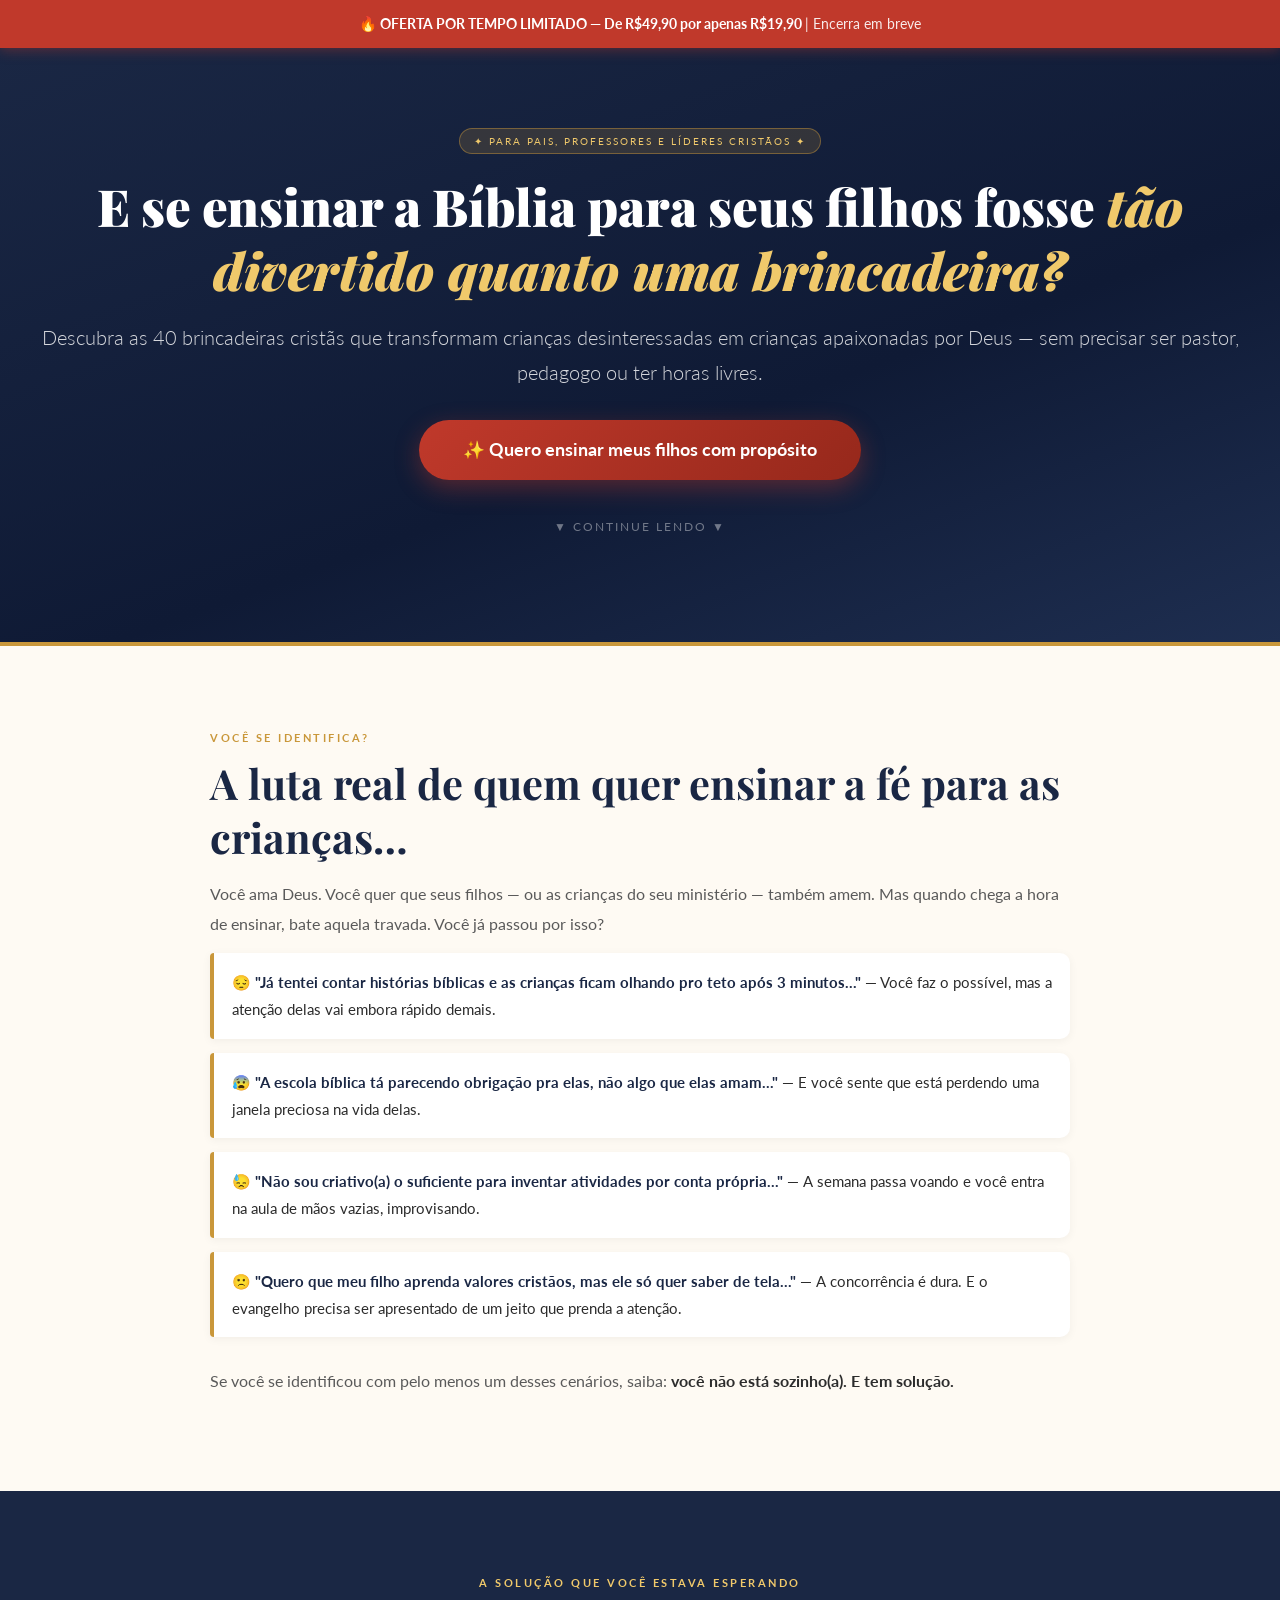
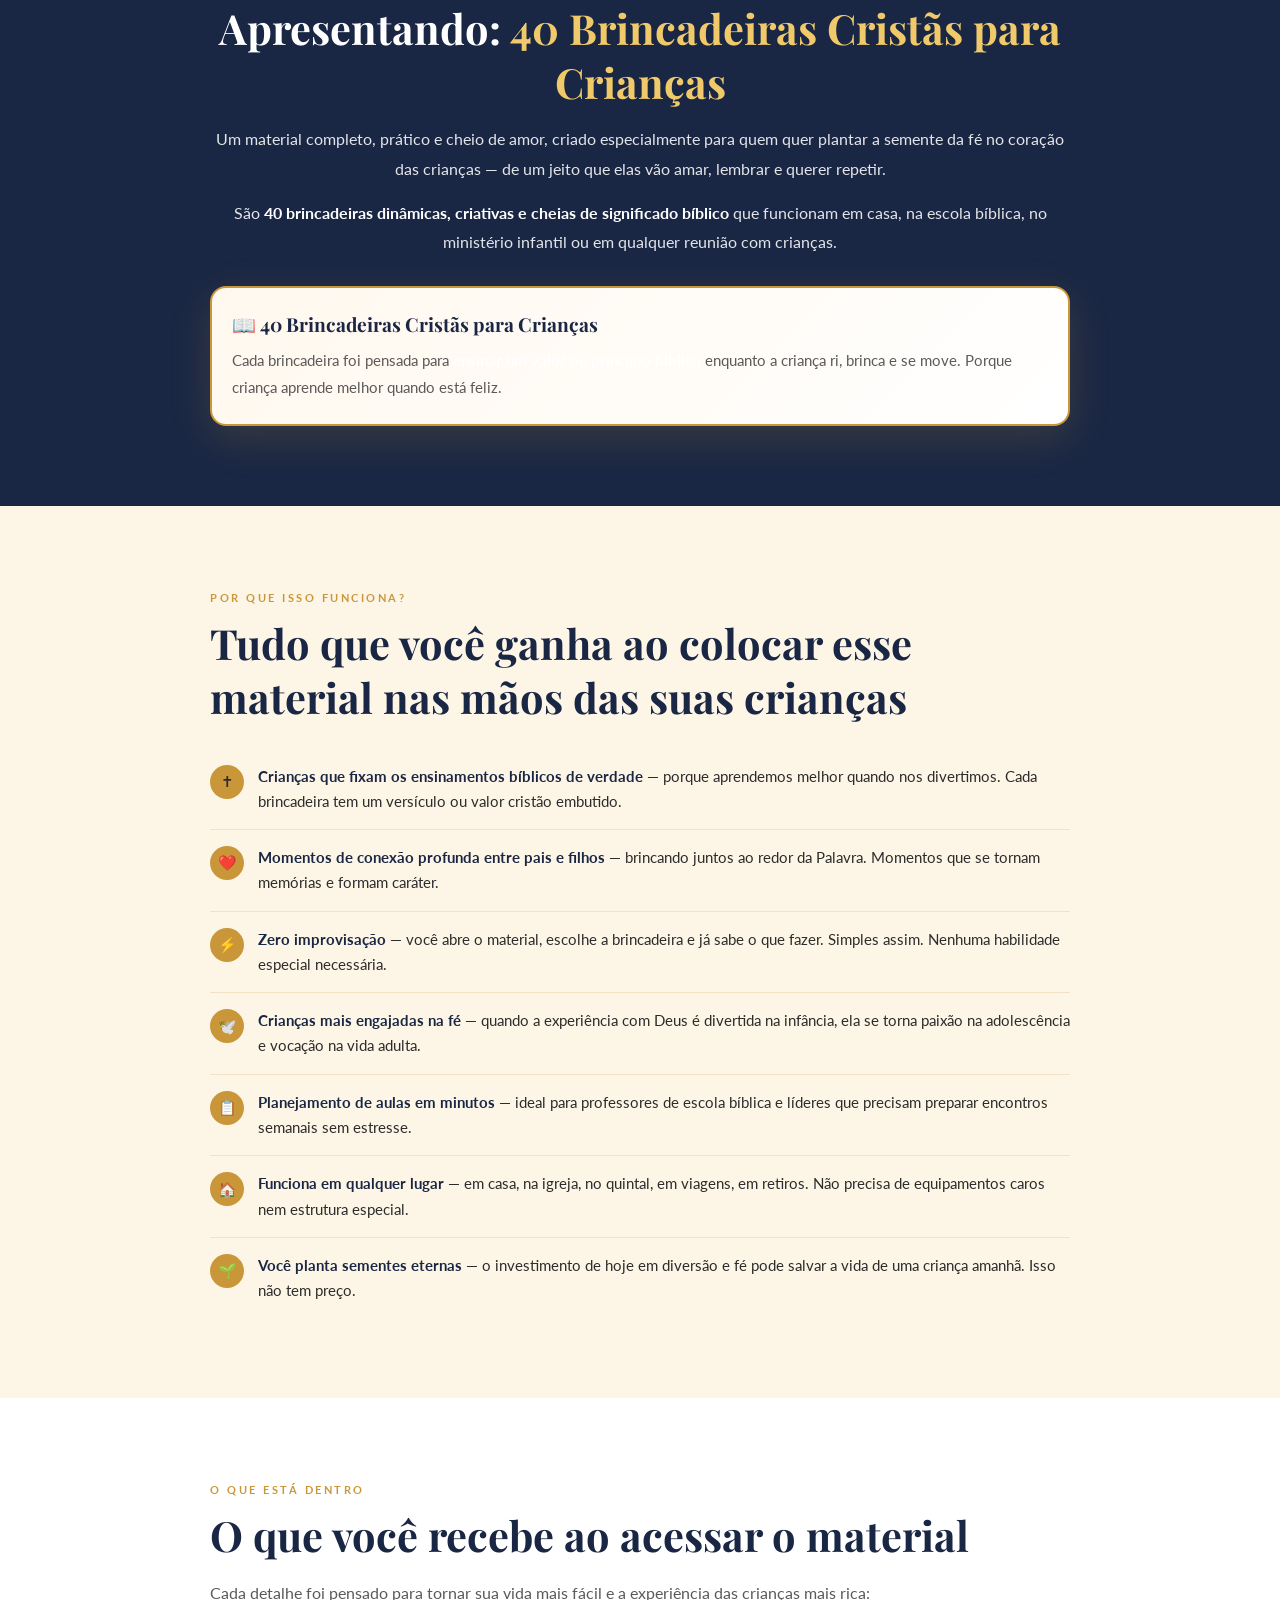
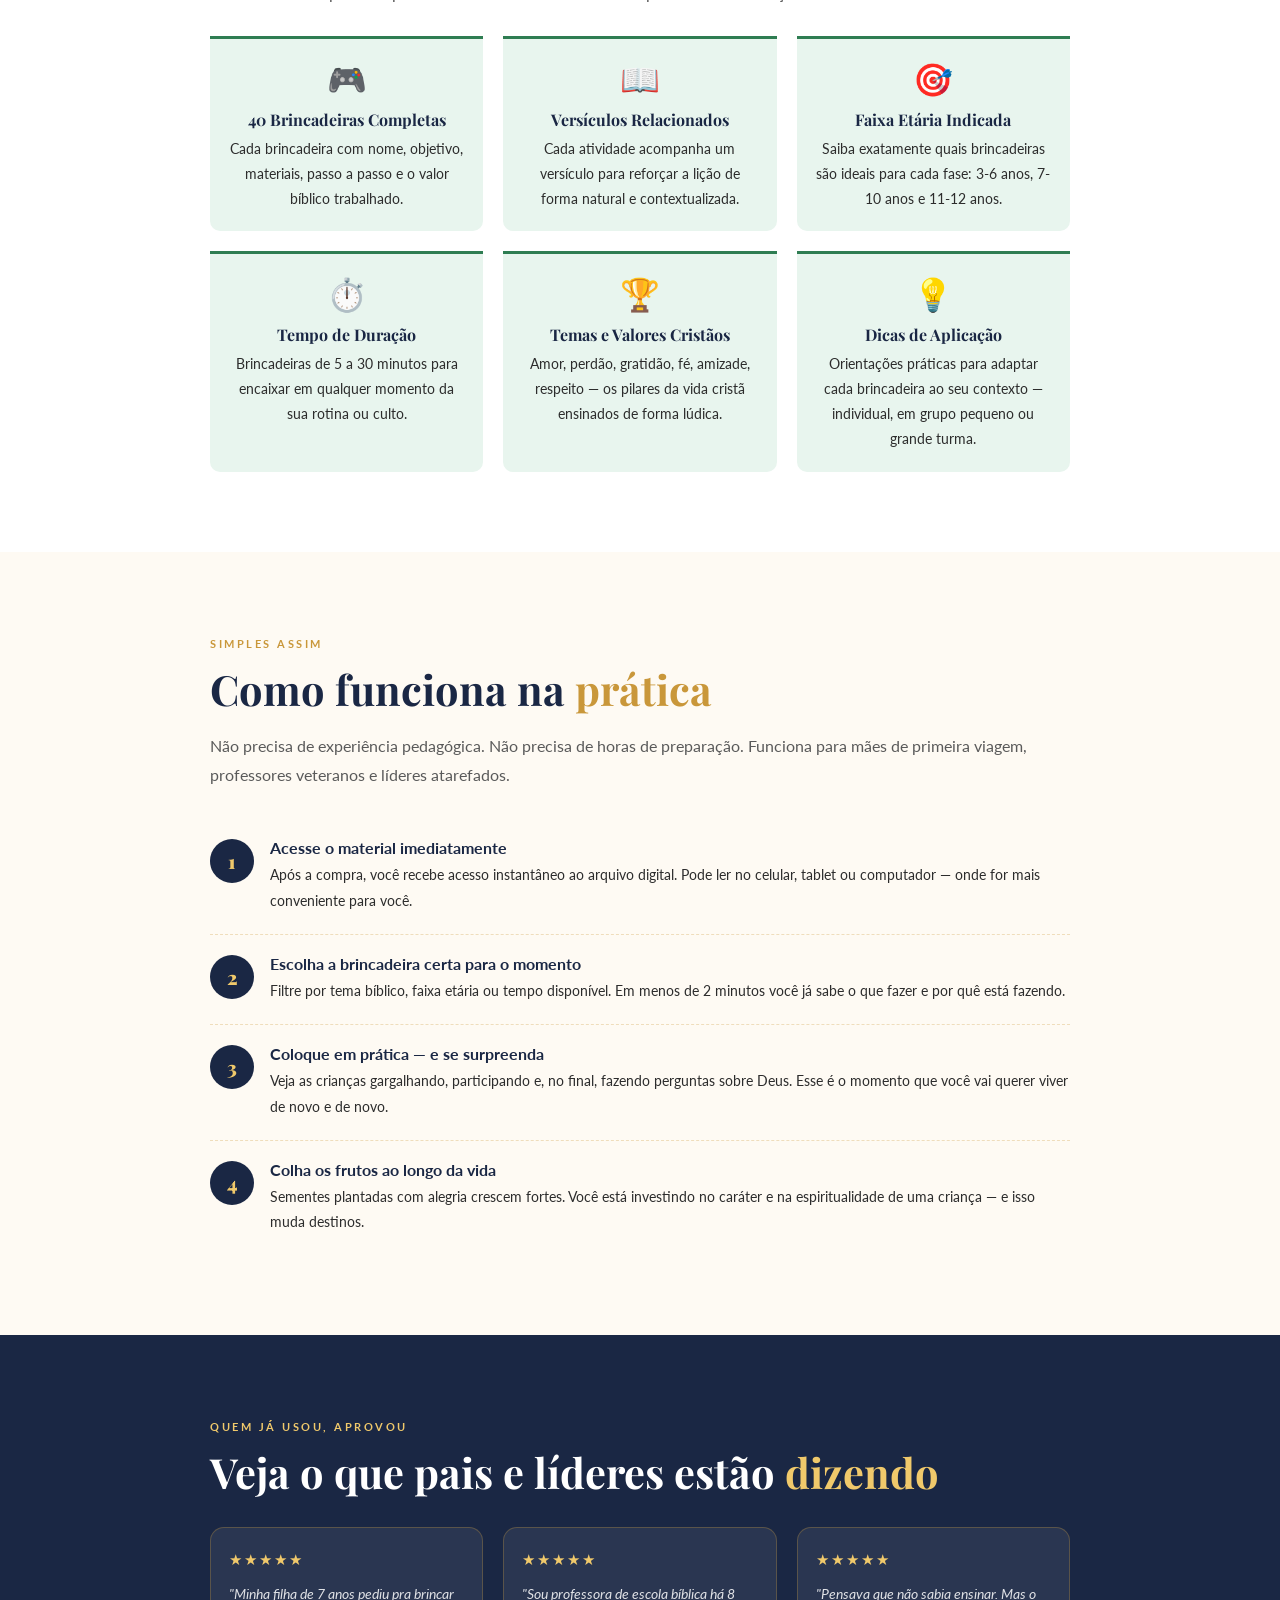
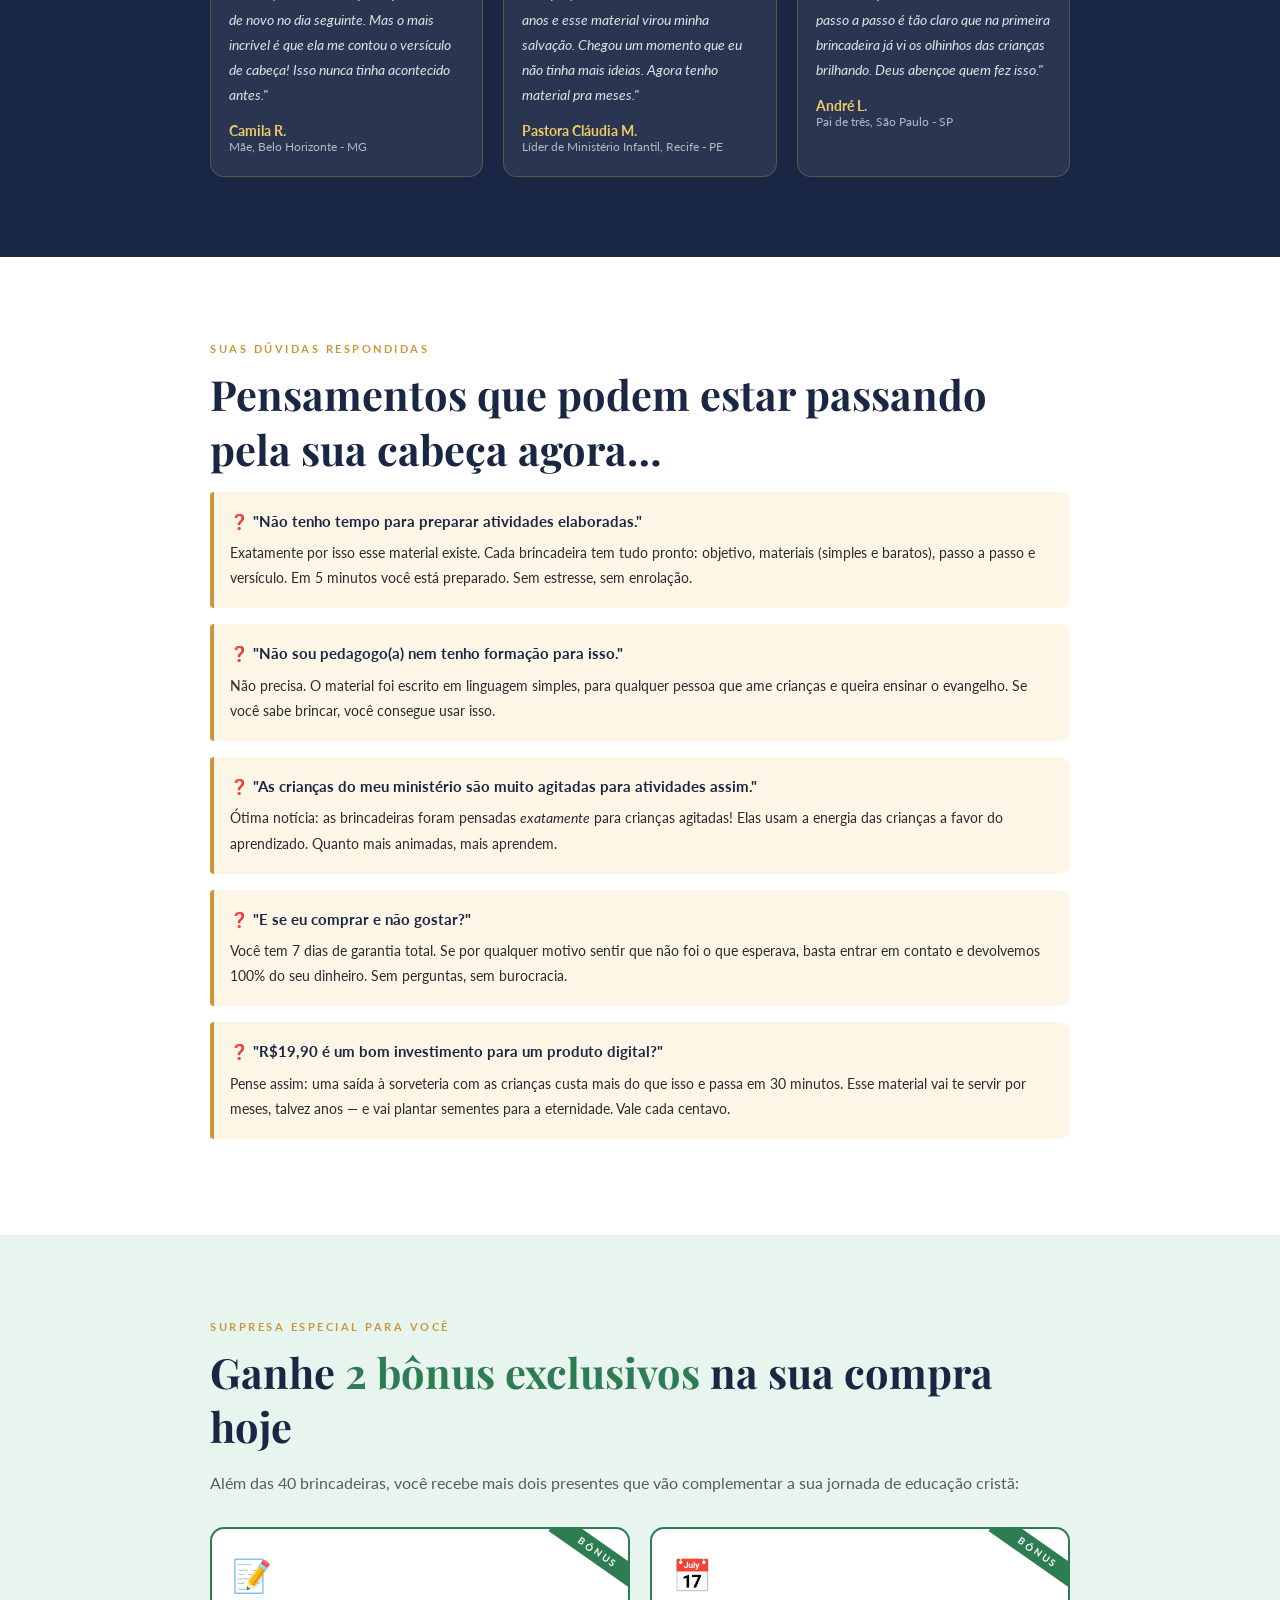
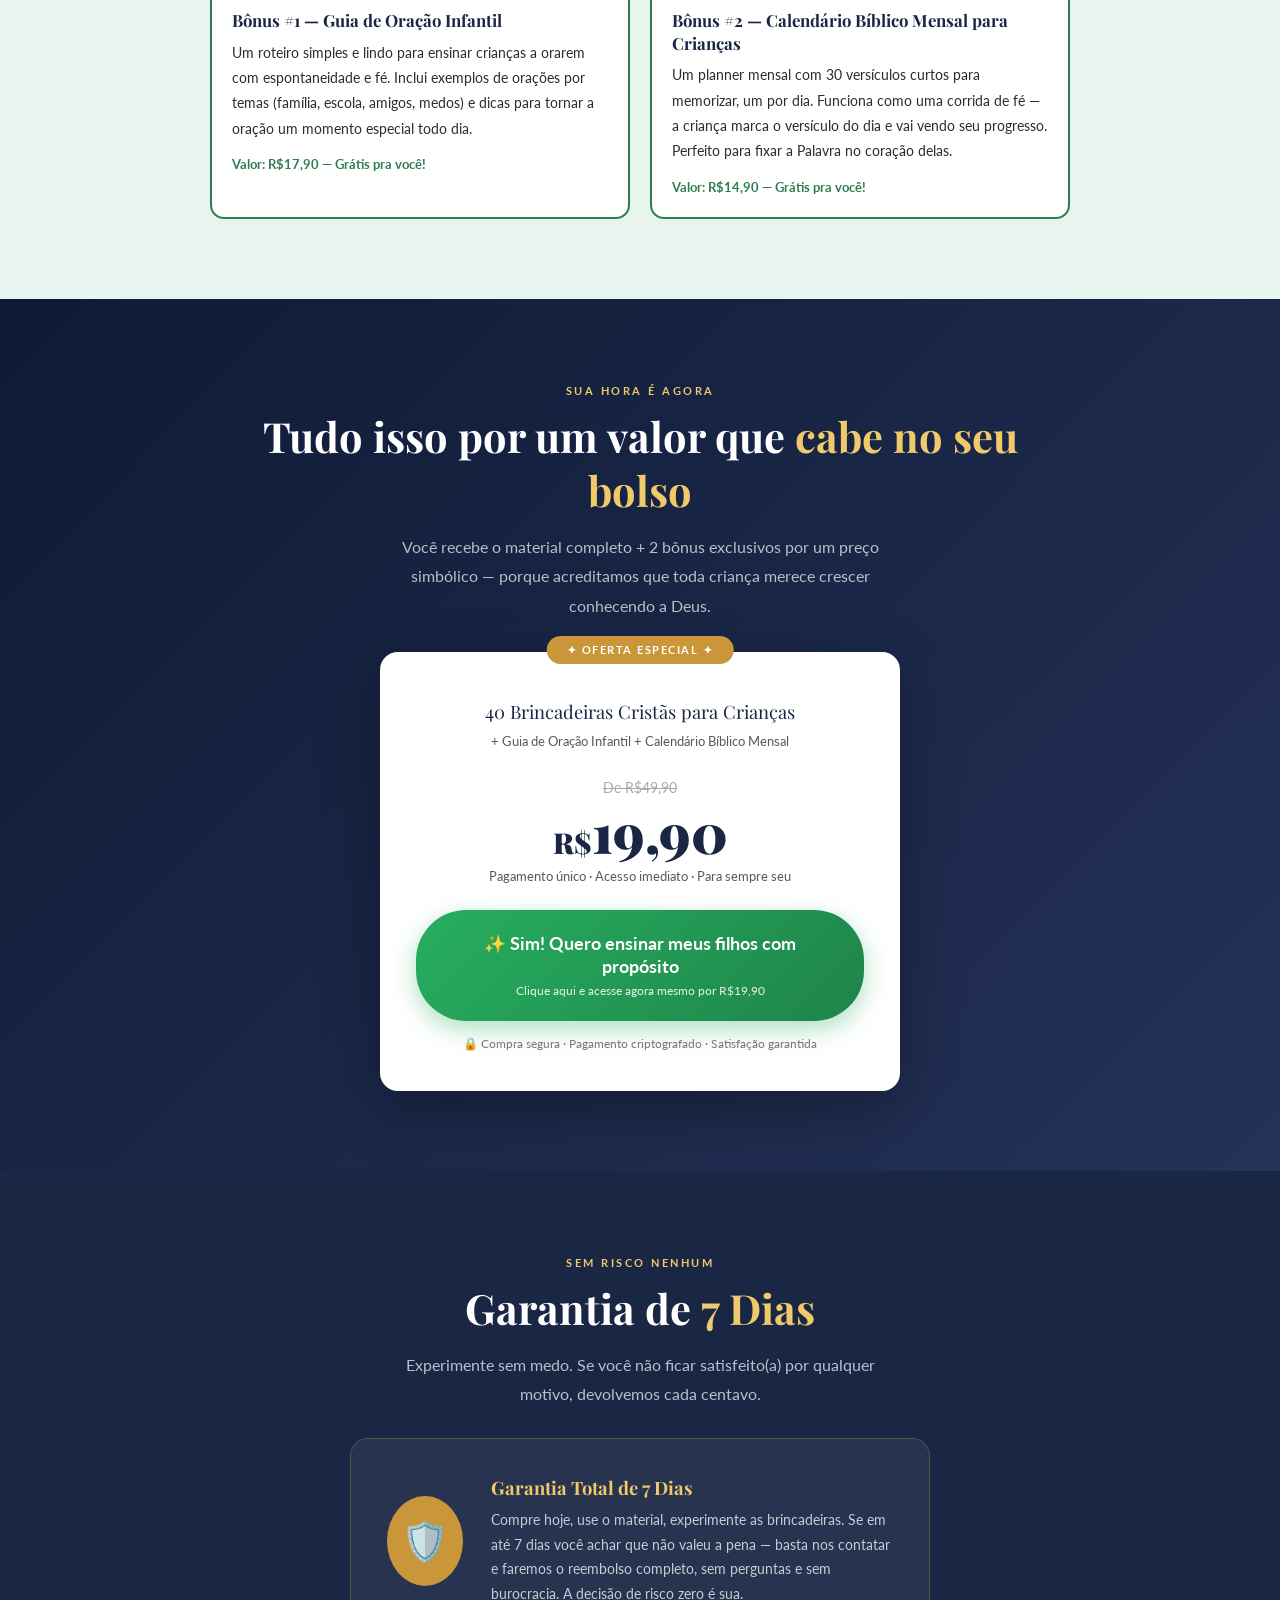
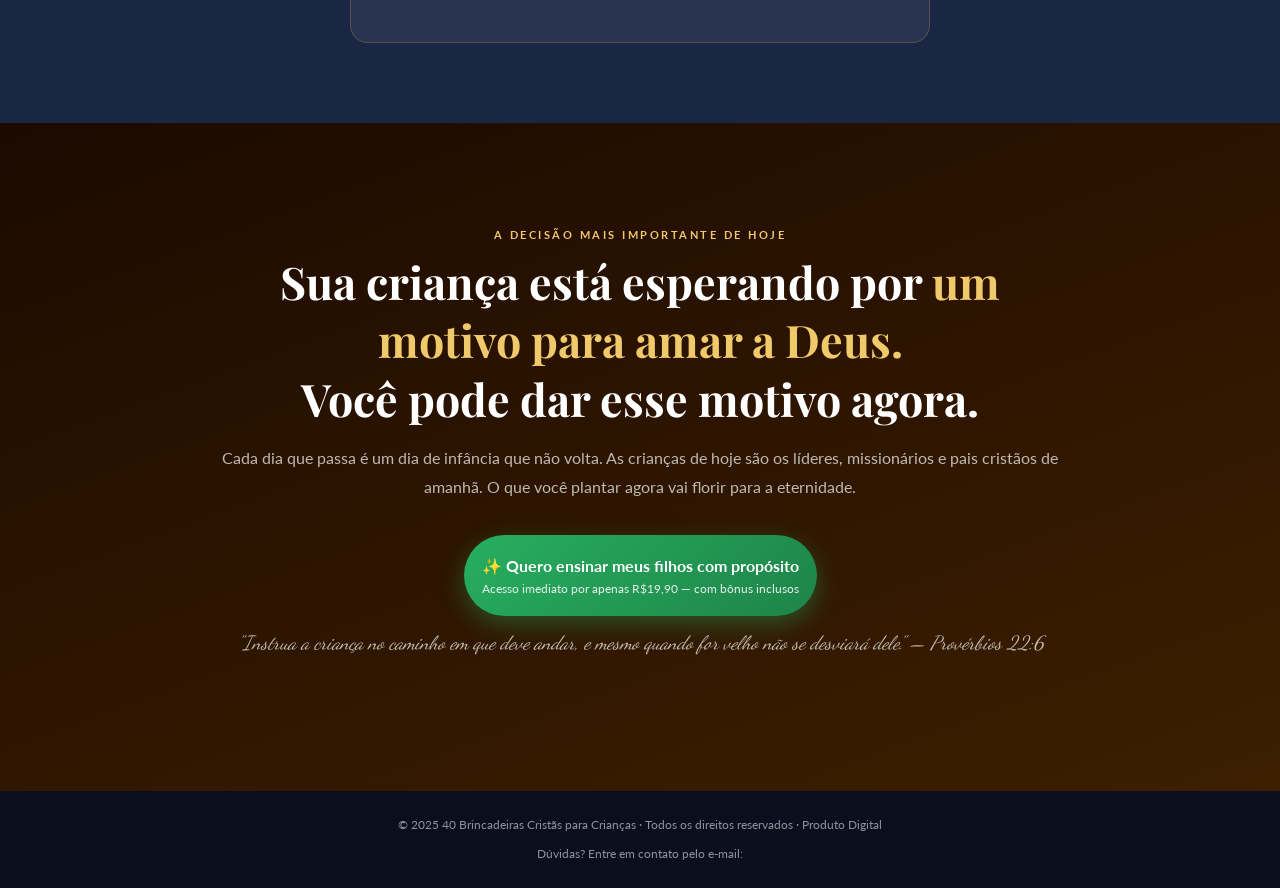
==== index.html @ d86e4dec "Update index.html" ====
<!DOCTYPE html>
<html lang="pt-BR">
<head>
<meta charset="UTF-8">
<meta name="viewport" content="width=device-width, initial-scale=1.0">
<title>40 Brincadeiras Cristãs para Crianças</title>
<link href="https://fonts.googleapis.com/css2?family=Playfair+Display:wght@700;900&family=Lato:wght@300;400;700&family=Dancing+Script:wght@700&display=swap" rel="stylesheet">
<style>
  /* =============================================
     VARIÁVEIS
  ============================================= */
  :root {
    --gold: #C9973A;
    --gold-light: #F0C96B;
    --gold-pale: #FDF5E6;
    --navy: #1A2744;
    --navy-mid: #243258;
    --cream: #FEFAF3;
    --warm-white: #FFFDF8;
    --text: #2C2C2C;
    --text-light: #5A5A5A;
    --green: #2E7D52;
    --green-light: #E8F5EE;
    --red-cta: #C0392B;
    --red-cta-dark: #96281B;
  }

  /* =============================================
     RESET & BASE — MOBILE FIRST
  ============================================= */
  *, *::before, *::after { margin: 0; padding: 0; box-sizing: border-box; }

  html { font-size: 16px; -webkit-text-size-adjust: 100%; }

  body {
    font-family: 'Lato', sans-serif;
    background: var(--warm-white);
    color: var(--text);
    overflow-x: hidden;
    width: 100%;
  }

  img, svg { max-width: 100%; display: block; }

  /* =============================================
     ANIMAÇÕES
  ============================================= */
  @keyframes fadeDown {
    from { opacity: 0; transform: translateY(-14px); }
    to   { opacity: 1; transform: translateY(0); }
  }
  @keyframes pulse {
    0%, 100% { opacity: 0.4; }
    50%       { opacity: 0.9; }
  }

  /* =============================================
     URGENCY BAR
  ============================================= */
  .urgency-bar {
    background: var(--red-cta);
    color: #fff;
    text-align: center;
    padding: 10px 16px;
    font-size: 0.8rem;
    font-weight: 700;
    line-height: 1.5;
    position: sticky;
    top: 0;
    z-index: 100;
    box-shadow: 0 2px 12px rgba(192,57,43,0.4);
  }
  .urgency-bar span { font-weight: 400; opacity: 0.9; }

  /* =============================================
     SEÇÕES BASE
  ============================================= */
  section { padding: 56px 18px; width: 100%; }

  .container {
    width: 100%;
    max-width: 860px;
    margin: 0 auto;
  }

  /* =============================================
     TIPOGRAFIA BASE (mobile)
  ============================================= */
  .section-label {
    display: inline-block;
    color: var(--gold);
    font-size: 0.7rem;
    letter-spacing: 2.5px;
    text-transform: uppercase;
    font-weight: 700;
    margin-bottom: 12px;
  }

  h2 {
    font-family: 'Playfair Display', serif;
    font-size: 1.55rem;
    line-height: 1.3;
    color: var(--navy);
    margin-bottom: 16px;
    word-wrap: break-word;
  }
  h2 span { color: var(--gold); }

  p {
    font-size: 0.97rem;
    line-height: 1.8;
    color: var(--text-light);
    margin-bottom: 14px;
    word-wrap: break-word;
  }
  p strong { color: var(--text); }

  /* ── CONTRASTE: fundos escuros (navy / marrom) ── */
  .hero p strong,
  .solution p strong,
  .testimonials p strong,
  .guarantee-text p strong,
  .offer p strong,
  .final-cta p strong { color: #fff; }

  /* ── CONTRASTE: benefit-list usa div, não p ── */
  .benefit-list li div { color: var(--text); font-size: 0.93rem; }
  .benefit-list li div strong { color: var(--navy); }

  /* ── CONTRASTE: product-box (fundo creme) ── */
  .product-box p { color: var(--text); }

  /* ── CONTRASTE: pain-card texto mais legível ── */
  .pain-card p { color: var(--text); }

  /* ── CONTRASTE: objeções (fundo gold-pale) ── */
  .obj-a { color: var(--text) !important; }

  /* ── CONTRASTE: includes e bonus (fundos claros) ── */
  .include-item p { color: var(--text) !important; }
  .bonus-card p   { color: var(--text) !important; }

  /* ── CONTRASTE: depoimentos role mais visível ── */
  .testi-role { color: rgba(255,255,255,0.65) !important; }

  /* ── CONTRASTE: footer mais legível ── */
  footer p { color: rgba(255,255,255,0.55) !important; }

  /* ── CONTRASTE: how/steps texto ── */
  .step-text p { color: var(--text) !important; }

  /* ── CONTRASTE: secure-note ── */
  .secure-note { color: #777 !important; }

  /* =============================================
     HERO
  ============================================= */
  .hero {
    background: linear-gradient(160deg, var(--navy) 0%, #0F1A35 60%, #1E2E50 100%);
    position: relative;
    overflow: hidden;
    padding: 52px 18px 60px;
    text-align: center;
  }

  .hero-badge {
    display: inline-block;
    background: rgba(201,151,58,0.18);
    border: 1px solid rgba(201,151,58,0.45);
    color: var(--gold-light);
    font-size: 0.65rem;
    letter-spacing: 2px;
    text-transform: uppercase;
    padding: 6px 14px;
    border-radius: 30px;
    margin-bottom: 20px;
    animation: fadeDown 0.8s ease both;
  }

  .hero h1 {
    font-family: 'Playfair Display', serif;
    font-size: 1.7rem;
    font-weight: 900;
    color: #fff;
    line-height: 1.25;
    margin: 0 auto 18px;
    animation: fadeDown 0.9s 0.1s ease both;
    word-wrap: break-word;
  }
  .hero h1 span { color: var(--gold-light); font-style: italic; }

  .hero-sub {
    font-size: 0.97rem;
    color: rgba(255,255,255,0.82);
    margin: 0 auto 30px;
    line-height: 1.75;
    font-weight: 300;
    animation: fadeDown 1s 0.2s ease both;
  }

  .hero-cta {
    display: block;
    width: 100%;
    background: linear-gradient(135deg, var(--red-cta), var(--red-cta-dark));
    color: #fff;
    font-size: 1rem;
    font-weight: 700;
    padding: 18px 20px;
    border-radius: 50px;
    text-decoration: none;
    box-shadow: 0 8px 24px rgba(192,57,43,0.4);
    transition: transform 0.2s, box-shadow 0.2s;
    animation: fadeDown 1.1s 0.3s ease both;
    text-align: center;
    line-height: 1.4;
  }

  .hero-scroll-hint {
    color: rgba(255,255,255,0.4);
    font-size: 0.75rem;
    letter-spacing: 2px;
    text-transform: uppercase;
    margin-top: 36px;
    animation: pulse 2s infinite;
  }

  /* =============================================
     DOR
  ============================================= */
  .pain { background: var(--cream); border-top: 4px solid var(--gold); }

  .pain-card {
    background: #fff;
    border-left: 4px solid var(--gold);
    border-radius: 4px 10px 10px 4px;
    padding: 16px 18px;
    margin-bottom: 14px;
    box-shadow: 0 2px 10px rgba(0,0,0,0.05);
  }
  .pain-card p { margin-bottom: 0; font-size: 0.93rem; }
  .pain-card strong { color: var(--navy); }

  /* =============================================
     SOLUÇÃO
  ============================================= */
  .solution { background: var(--navy); color: #fff; text-align: center; }
  .solution h2 { color: #fff; }
  .solution h2 span { color: var(--gold-light); }
  .solution p { color: rgba(255,255,255,0.88); }

  .product-box {
    background: linear-gradient(135deg, #fff8ee, #fff);
    border: 2px solid var(--gold);
    border-radius: 16px;
    padding: 24px 20px;
    margin-top: 28px;
    text-align: left;
    box-shadow: 0 12px 40px rgba(201,151,58,0.18);
  }
  .product-box h3 {
    font-family: 'Playfair Display', serif;
    font-size: 1.2rem;
    color: var(--navy);
    margin-bottom: 10px;
    line-height: 1.3;
  }
  .product-box p { color: var(--text-light); margin-bottom: 0; font-size: 0.93rem; }

  /* =============================================
     BENEFÍCIOS
  ============================================= */
  .benefits { background: var(--gold-pale); }

  .benefit-list { list-style: none; margin-top: 24px; }
  .benefit-list li {
    display: flex;
    align-items: flex-start;
    gap: 14px;
    padding: 15px 0;
    border-bottom: 1px solid rgba(201,151,58,0.2);
    font-size: 0.93rem;
    line-height: 1.7;
    color: var(--text);
  }
  .benefit-list li:last-child { border-bottom: none; }

  .benefit-icon {
    width: 34px;
    height: 34px;
    min-width: 34px;
    background: var(--gold);
    color: #fff;
    border-radius: 50%;
    display: flex;
    align-items: center;
    justify-content: center;
    font-size: 0.95rem;
    margin-top: 1px;
  }

  /* =============================================
     INCLUDES
  ============================================= */
  .includes { background: #fff; }

  .include-grid {
    display: grid;
    grid-template-columns: 1fr;
    gap: 14px;
    margin-top: 28px;
  }

  .include-item {
    background: var(--green-light);
    border-top: 3px solid var(--green);
    border-radius: 0 0 10px 10px;
    padding: 20px 18px;
    text-align: center;
  }
  .include-item .icon { font-size: 2rem; margin-bottom: 10px; display: block; }
  .include-item h4 { font-family: 'Playfair Display', serif; color: var(--navy); font-size: 1rem; margin-bottom: 6px; }
  .include-item p { font-size: 0.87rem; color: var(--text-light); margin-bottom: 0; }

  /* =============================================
     COMO FUNCIONA
  ============================================= */
  .how { background: var(--cream); }

  .steps { display: flex; flex-direction: column; gap: 0; margin-top: 28px; }

  .step {
    display: flex;
    align-items: flex-start;
    gap: 16px;
    padding: 20px 0;
    border-bottom: 1px dashed rgba(201,151,58,0.3);
  }
  .step:last-child { border-bottom: none; }

  .step-num {
    width: 44px;
    height: 44px;
    min-width: 44px;
    background: var(--navy);
    color: var(--gold-light);
    border-radius: 50%;
    display: flex;
    align-items: center;
    justify-content: center;
    font-family: 'Playfair Display', serif;
    font-size: 1.2rem;
    font-weight: 900;
  }
  .step-text h4 { font-size: 0.97rem; font-weight: 700; color: var(--navy); margin-bottom: 5px; }
  .step-text p { font-size: 0.9rem; margin-bottom: 0; }

  /* =============================================
     DEPOIMENTOS
  ============================================= */
  .testimonials { background: var(--navy); }
  .testimonials h2 { color: #fff; }
  .testimonials h2 span { color: var(--gold-light); }

  .testi-grid {
    display: grid;
    grid-template-columns: 1fr;
    gap: 16px;
    margin-top: 28px;
  }

  .testi-card {
    background: rgba(255,255,255,0.07);
    border: 1px solid rgba(201,151,58,0.3);
    border-radius: 14px;
    padding: 22px 18px;
  }
  .testi-stars { color: var(--gold-light); font-size: 0.95rem; margin-bottom: 12px; letter-spacing: 2px; }
  .testi-card p { color: rgba(255,255,255,0.85); font-size: 0.9rem; font-style: italic; line-height: 1.75; margin-bottom: 16px; }
  .testi-author { color: var(--gold-light); font-weight: 700; font-size: 0.85rem; }
  .testi-role { color: rgba(255,255,255,0.45); font-size: 0.78rem; }

  /* =============================================
     OBJEÇÕES
  ============================================= */
  .objections { background: #fff; }

  .obj-item {
    border-left: 4px solid var(--gold);
    background: var(--gold-pale);
    border-radius: 4px 10px 10px 4px;
    padding: 18px 16px;
    margin-bottom: 16px;
  }
  .obj-q { font-weight: 700; color: var(--navy); font-size: 0.93rem; margin-bottom: 8px; line-height: 1.5; }
  .obj-a { font-size: 0.9rem; color: var(--text-light); line-height: 1.75; margin-bottom: 0; }

  /* =============================================
     BÔNUS
  ============================================= */
  .bonus { background: var(--green-light); }
  .bonus h2 { color: var(--navy); }

  .bonus-grid {
    display: grid;
    grid-template-columns: 1fr;
    gap: 18px;
    margin-top: 28px;
  }

  .bonus-card {
    background: #fff;
    border: 2px solid var(--green);
    border-radius: 14px;
    padding: 26px 20px 22px;
    position: relative;
    overflow: hidden;
  }
  .bonus-card::before {
    content: 'BÔNUS';
    position: absolute;
    top: 13px;
    right: -22px;
    background: var(--green);
    color: #fff;
    font-size: 0.6rem;
    letter-spacing: 2px;
    font-weight: 700;
    padding: 5px 30px;
    transform: rotate(35deg);
  }
  .bonus-card .icon { font-size: 2rem; margin-bottom: 14px; display: block; }
  .bonus-card h4 { font-family: 'Playfair Display', serif; color: var(--navy); font-size: 1.05rem; margin-bottom: 8px; line-height: 1.35; }
  .bonus-card p { font-size: 0.88rem; color: var(--text-light); margin-bottom: 12px; }
  .bonus-value { font-size: 0.8rem; color: var(--green); font-weight: 700; }

  /* =============================================
     OFERTA
  ============================================= */
  .offer {
    background: linear-gradient(135deg, #0F1A35, var(--navy-mid));
    text-align: center;
    position: relative;
    overflow: hidden;
  }
  .offer h2 { color: #fff; }
  .offer h2 span { color: var(--gold-light); }

  .offer-box {
    background: #fff;
    border-radius: 18px;
    padding: 44px 18px 28px;
    max-width: 520px;
    margin: 30px auto 0;
    box-shadow: 0 20px 60px rgba(0,0,0,0.3);
    position: relative;
  }

  .offer-tag {
    position: absolute;
    top: -16px;
    left: 50%;
    transform: translateX(-50%);
    background: var(--gold);
    color: #fff;
    font-size: 0.68rem;
    font-weight: 700;
    letter-spacing: 1.5px;
    text-transform: uppercase;
    padding: 7px 20px;
    border-radius: 30px;
    white-space: nowrap;
  }

  .offer-product-name {
    font-family: 'Playfair Display', serif;
    font-size: 1.15rem;
    color: var(--navy);
    margin-bottom: 5px;
    line-height: 1.35;
  }
  .offer-subtitle { font-size: 0.82rem; color: var(--text-light); margin-bottom: 22px; }

  .price-old { font-size: 0.9rem; color: #aaa; text-decoration: line-through; margin-bottom: 4px; }
  .price-new {
    font-family: 'Playfair Display', serif;
    font-size: 2.8rem;
    font-weight: 900;
    color: var(--navy);
    line-height: 1;
    margin-bottom: 5px;
  }
  .price-new span { font-size: 1.5rem; }
  .price-desc { font-size: 0.8rem; color: var(--text-light); margin-bottom: 22px; }

  .cta-btn {
    display: block;
    width: 100%;
    background: linear-gradient(135deg, #27AE60, #1E8449);
    color: #fff;
    font-size: 1rem;
    font-weight: 700;
    padding: 20px 18px;
    border-radius: 50px;
    text-decoration: none;
    box-shadow: 0 8px 24px rgba(39,174,96,0.38);
    transition: transform 0.2s, box-shadow 0.2s;
    margin-bottom: 12px;
    line-height: 1.35;
    text-align: center;
  }
  .cta-btn .cta-sub { display: block; font-size: 0.73rem; font-weight: 400; opacity: 0.88; margin-top: 4px; }
  .secure-note { font-size: 0.76rem; color: #aaa; margin-top: 8px; margin-bottom: 0; }

  /* =============================================
     GARANTIA
  ============================================= */
  .guarantee { background: var(--navy); text-align: center; }
  .guarantee h2 { color: #fff; }
  .guarantee h2 span { color: var(--gold-light); }

  .guarantee-box {
    display: flex;
    flex-direction: column;
    align-items: center;
    gap: 20px;
    background: rgba(255,255,255,0.06);
    border: 1px solid rgba(201,151,58,0.3);
    border-radius: 18px;
    padding: 28px 18px;
    max-width: 580px;
    margin: 28px auto 0;
    text-align: center;
  }
  .guarantee-badge {
    width: 76px;
    height: 76px;
    min-width: 76px;
    background: var(--gold);
    border-radius: 50%;
    display: flex;
    align-items: center;
    justify-content: center;
    font-size: 2.2rem;
  }
  .guarantee-text h4 { color: var(--gold-light); font-family: 'Playfair Display', serif; font-size: 1.15rem; margin-bottom: 8px; }
  .guarantee-text p { color: rgba(255,255,255,0.75); font-size: 0.9rem; margin-bottom: 0; line-height: 1.7; }

  /* =============================================
     FINAL CTA
  ============================================= */
  .final-cta {
    background: linear-gradient(160deg, #1C0A00, #3D1F00);
    text-align: center;
    padding: 72px 18px;
    position: relative;
    overflow: hidden;
  }
  .final-cta .section-label { color: var(--gold-light); }
  .final-cta h2 { color: #fff; font-size: 1.55rem; margin: 0 auto 16px; }
  .final-cta h2 span { color: var(--gold-light); }
  .final-cta p { color: rgba(255,255,255,0.7); margin: 0 auto 32px; }
  .final-cta .cta-btn { max-width: 100%; font-size: 1rem; padding: 20px 18px; }

  .verse {
    font-family: 'Dancing Script', cursive;
    font-size: 1.05rem;
    color: rgba(255,255,255,0.38);
    margin-top: 36px;
    font-style: italic;
    line-height: 1.6;
    padding: 0 8px;
  }

  /* =============================================
     FOOTER
  ============================================= */
  footer { background: #0A0F1E; text-align: center; padding: 24px 16px; }
  footer p { font-size: 0.75rem; color: rgba(255,255,255,0.3); margin-bottom: 0; line-height: 1.7; }

  /* =============================================
     TABLET & DESKTOP — progressive enhancement
  ============================================= */
  @media (min-width: 600px) {
    .urgency-bar { font-size: 0.9rem; padding: 13px 20px; }

    section { padding: 80px 24px; }

    h2 { font-size: 2rem; }
    p  { font-size: 1.03rem; }

    .hero { padding: 80px 24px 90px; }
    .hero h1 { font-size: 2.4rem; }
    .hero-sub { font-size: 1.1rem; }
    .hero-cta { display: inline-block; width: auto; padding: 18px 44px; font-size: 1.1rem; }

    .include-grid { grid-template-columns: repeat(2, 1fr); gap: 20px; }
    .testi-grid   { grid-template-columns: repeat(2, 1fr); gap: 20px; }
    .bonus-grid   { grid-template-columns: repeat(2, 1fr); gap: 20px; }

    .offer-box { padding: 48px 36px 36px; }
    .price-new { font-size: 3.4rem; }
    .price-new span { font-size: 1.8rem; }
    .cta-btn { font-size: 1.1rem; padding: 22px 32px; }

    .guarantee-box { flex-direction: row; text-align: left; padding: 36px 36px; gap: 28px; }
    .guarantee-badge { width: 90px; height: 90px; font-size: 2.4rem; }

    .final-cta { padding: 100px 24px; }
    .final-cta h2 { font-size: 2rem; }
    .final-cta .cta-btn { max-width: 480px; display: inline-block; width: auto; }
    .verse { font-size: 1.2rem; }
  }

  @media (min-width: 900px) {
    h2 { font-size: 2.6rem; }
    .hero h1 { font-size: 3.2rem; }
    .hero-sub { font-size: 1.25rem; }
    .include-grid { grid-template-columns: repeat(3, 1fr); }
    .testi-grid   { grid-template-columns: repeat(3, 1fr); }
    .final-cta h2 { font-size: 2.8rem; }
  }
</style>
</head>
<body>

<!-- URGENCY BAR -->
<div class="urgency-bar">
  🔥 OFERTA POR TEMPO LIMITADO — De R$49,90 por apenas <strong>R$19,90</strong> <span>| Encerra em breve</span>
</div>

<!-- HERO -->
<section class="hero">
  <div class="hero-badge">✦ Para pais, professores e líderes cristãos ✦</div>
  <h1>E se ensinar a Bíblia para seus filhos fosse <span>tão divertido quanto uma brincadeira?</span></h1>
  <p class="hero-sub">Descubra as 40 brincadeiras cristãs que transformam crianças desinteressadas em crianças apaixonadas por Deus — sem precisar ser pastor, pedagogo ou ter horas livres.</p>
  <a href="#oferta" class="hero-cta">✨ Quero ensinar meus filhos com propósito</a>
  <p class="hero-scroll-hint">▼ continue lendo ▼</p>
</section>

<!-- DOR -->
<section class="pain">
  <div class="container">
    <span class="section-label">Você se identifica?</span>
    <h2>A luta real de quem quer ensinar a fé para as crianças…</h2>
    <p>Você ama Deus. Você quer que seus filhos — ou as crianças do seu ministério — também amem. Mas quando chega a hora de ensinar, bate aquela travada. Você já passou por isso?</p>

    <div class="pain-card">
      <p>😔 <strong>"Já tentei contar histórias bíblicas e as crianças ficam olhando pro teto após 3 minutos..."</strong> — Você faz o possível, mas a atenção delas vai embora rápido demais.</p>
    </div>
    <div class="pain-card">
      <p>😰 <strong>"A escola bíblica tá parecendo obrigação pra elas, não algo que elas amam..."</strong> — E você sente que está perdendo uma janela preciosa na vida delas.</p>
    </div>
    <div class="pain-card">
      <p>😓 <strong>"Não sou criativo(a) o suficiente para inventar atividades por conta própria..."</strong> — A semana passa voando e você entra na aula de mãos vazias, improvisando.</p>
    </div>
    <div class="pain-card">
      <p>🙁 <strong>"Quero que meu filho aprenda valores cristãos, mas ele só quer saber de tela..."</strong> — A concorrência é dura. E o evangelho precisa ser apresentado de um jeito que prenda a atenção.</p>
    </div>

    <p style="margin-top: 30px;">Se você se identificou com pelo menos um desses cenários, saiba: <strong>você não está sozinho(a). E tem solução.</strong></p>
  </div>
</section>

<!-- SOLUÇÃO -->
<section class="solution">
  <div class="container">
    <span class="section-label" style="color: var(--gold-light);">A solução que você estava esperando</span>
    <h2>Apresentando: <span>40 Brincadeiras Cristãs para Crianças</span></h2>
    <p>Um material completo, prático e cheio de amor, criado especialmente para quem quer plantar a semente da fé no coração das crianças — de um jeito que elas vão amar, lembrar e querer repetir.</p>
    <p>São <strong>40 brincadeiras dinâmicas, criativas e cheias de significado bíblico</strong> que funcionam em casa, na escola bíblica, no ministério infantil ou em qualquer reunião com crianças.</p>

    <div class="product-box">
      <h3>📖 40 Brincadeiras Cristãs para Crianças</h3>
      <p>Cada brincadeira foi pensada para <strong>ensinar um valor ou princípio bíblico</strong> enquanto a criança ri, brinca e se move. Porque criança aprende melhor quando está feliz.</p>
    </div>
  </div>
</section>

<!-- BENEFITS -->
<section class="benefits">
  <div class="container">
    <span class="section-label">Por que isso funciona?</span>
    <h2>Tudo que você ganha ao colocar esse material nas mãos das suas crianças</h2>

    <ul class="benefit-list">
      <li>
        <div class="benefit-icon">✝</div>
        <div><strong>Crianças que fixam os ensinamentos bíblicos de verdade</strong> — porque aprendemos melhor quando nos divertimos. Cada brincadeira tem um versículo ou valor cristão embutido.</div>
      </li>
      <li>
        <div class="benefit-icon">❤️</div>
        <div><strong>Momentos de conexão profunda entre pais e filhos</strong> — brincando juntos ao redor da Palavra. Momentos que se tornam memórias e formam caráter.</div>
      </li>
      <li>
        <div class="benefit-icon">⚡</div>
        <div><strong>Zero improvisação</strong> — você abre o material, escolhe a brincadeira e já sabe o que fazer. Simples assim. Nenhuma habilidade especial necessária.</div>
      </li>
      <li>
        <div class="benefit-icon">🕊️</div>
        <div><strong>Crianças mais engajadas na fé</strong> — quando a experiência com Deus é divertida na infância, ela se torna paixão na adolescência e vocação na vida adulta.</div>
      </li>
      <li>
        <div class="benefit-icon">📋</div>
        <div><strong>Planejamento de aulas em minutos</strong> — ideal para professores de escola bíblica e líderes que precisam preparar encontros semanais sem estresse.</div>
      </li>
      <li>
        <div class="benefit-icon">🏠</div>
        <div><strong>Funciona em qualquer lugar</strong> — em casa, na igreja, no quintal, em viagens, em retiros. Não precisa de equipamentos caros nem estrutura especial.</div>
      </li>
      <li>
        <div class="benefit-icon">🌱</div>
        <div><strong>Você planta sementes eternas</strong> — o investimento de hoje em diversão e fé pode salvar a vida de uma criança amanhã. Isso não tem preço.</div>
      </li>
    </ul>
  </div>
</section>

<!-- INCLUDES -->
<section class="includes">
  <div class="container">
    <span class="section-label">O que está dentro</span>
    <h2>O que você recebe ao acessar o material</h2>
    <p>Cada detalhe foi pensado para tornar sua vida mais fácil e a experiência das crianças mais rica:</p>

    <div class="include-grid">
      <div class="include-item">
        <span class="icon">🎮</span>
        <h4>40 Brincadeiras Completas</h4>
        <p>Cada brincadeira com nome, objetivo, materiais, passo a passo e o valor bíblico trabalhado.</p>
      </div>
      <div class="include-item">
        <span class="icon">📖</span>
        <h4>Versículos Relacionados</h4>
        <p>Cada atividade acompanha um versículo para reforçar a lição de forma natural e contextualizada.</p>
      </div>
      <div class="include-item">
        <span class="icon">🎯</span>
        <h4>Faixa Etária Indicada</h4>
        <p>Saiba exatamente quais brincadeiras são ideais para cada fase: 3-6 anos, 7-10 anos e 11-12 anos.</p>
      </div>
      <div class="include-item">
        <span class="icon">⏱️</span>
        <h4>Tempo de Duração</h4>
        <p>Brincadeiras de 5 a 30 minutos para encaixar em qualquer momento da sua rotina ou culto.</p>
      </div>
      <div class="include-item">
        <span class="icon">🏆</span>
        <h4>Temas e Valores Cristãos</h4>
        <p>Amor, perdão, gratidão, fé, amizade, respeito — os pilares da vida cristã ensinados de forma lúdica.</p>
      </div>
      <div class="include-item">
        <span class="icon">💡</span>
        <h4>Dicas de Aplicação</h4>
        <p>Orientações práticas para adaptar cada brincadeira ao seu contexto — individual, em grupo pequeno ou grande turma.</p>
      </div>
    </div>
  </div>
</section>

<!-- HOW IT WORKS -->
<section class="how">
  <div class="container">
    <span class="section-label">Simples assim</span>
    <h2>Como funciona na <span>prática</span></h2>
    <p>Não precisa de experiência pedagógica. Não precisa de horas de preparação. Funciona para mães de primeira viagem, professores veteranos e líderes atarefados.</p>

    <div class="steps">
      <div class="step">
        <div class="step-num">1</div>
        <div class="step-text">
          <h4>Acesse o material imediatamente</h4>
          <p>Após a compra, você recebe acesso instantâneo ao arquivo digital. Pode ler no celular, tablet ou computador — onde for mais conveniente para você.</p>
        </div>
      </div>
      <div class="step">
        <div class="step-num">2</div>
        <div class="step-text">
          <h4>Escolha a brincadeira certa para o momento</h4>
          <p>Filtre por tema bíblico, faixa etária ou tempo disponível. Em menos de 2 minutos você já sabe o que fazer e por quê está fazendo.</p>
        </div>
      </div>
      <div class="step">
        <div class="step-num">3</div>
        <div class="step-text">
          <h4>Coloque em prática — e se surpreenda</h4>
          <p>Veja as crianças gargalhando, participando e, no final, fazendo perguntas sobre Deus. Esse é o momento que você vai querer viver de novo e de novo.</p>
        </div>
      </div>
      <div class="step">
        <div class="step-num">4</div>
        <div class="step-text">
          <h4>Colha os frutos ao longo da vida</h4>
          <p>Sementes plantadas com alegria crescem fortes. Você está investindo no caráter e na espiritualidade de uma criança — e isso muda destinos.</p>
        </div>
      </div>
    </div>
  </div>
</section>

<!-- TESTIMONIALS -->
<section class="testimonials">
  <div class="container">
    <span class="section-label" style="color: var(--gold-light);">Quem já usou, aprovou</span>
    <h2>Veja o que pais e líderes estão <span>dizendo</span></h2>

    <div class="testi-grid">
      <div class="testi-card">
        <div class="testi-stars">★★★★★</div>
        <p>"Minha filha de 7 anos pediu pra brincar de novo no dia seguinte. Mas o mais incrível é que ela me contou o versículo de cabeça! Isso nunca tinha acontecido antes."</p>
        <div class="testi-author">Camila R.</div>
        <div class="testi-role">Mãe, Belo Horizonte - MG</div>
      </div>
      <div class="testi-card">
        <div class="testi-stars">★★★★★</div>
        <p>"Sou professora de escola bíblica há 8 anos e esse material virou minha salvação. Chegou um momento que eu não tinha mais ideias. Agora tenho material pra meses."</p>
        <div class="testi-author">Pastora Cláudia M.</div>
        <div class="testi-role">Líder de Ministério Infantil, Recife - PE</div>
      </div>
      <div class="testi-card">
        <div class="testi-stars">★★★★★</div>
        <p>"Pensava que não sabia ensinar. Mas o passo a passo é tão claro que na primeira brincadeira já vi os olhinhos das crianças brilhando. Deus abençoe quem fez isso."</p>
        <div class="testi-author">André L.</div>
        <div class="testi-role">Pai de três, São Paulo - SP</div>
      </div>
    </div>
  </div>
</section>

<!-- OBJECTIONS -->
<section class="objections">
  <div class="container">
    <span class="section-label">Suas dúvidas respondidas</span>
    <h2>Pensamentos que podem estar passando pela sua cabeça agora…</h2>

    <div class="obj-item">
      <p class="obj-q">❓ "Não tenho tempo para preparar atividades elaboradas."</p>
      <p class="obj-a">Exatamente por isso esse material existe. Cada brincadeira tem tudo pronto: objetivo, materiais (simples e baratos), passo a passo e versículo. Em 5 minutos você está preparado. Sem estresse, sem enrolação.</p>
    </div>

    <div class="obj-item">
      <p class="obj-q">❓ "Não sou pedagogo(a) nem tenho formação para isso."</p>
      <p class="obj-a">Não precisa. O material foi escrito em linguagem simples, para qualquer pessoa que ame crianças e queira ensinar o evangelho. Se você sabe brincar, você consegue usar isso.</p>
    </div>

    <div class="obj-item">
      <p class="obj-q">❓ "As crianças do meu ministério são muito agitadas para atividades assim."</p>
      <p class="obj-a">Ótima notícia: as brincadeiras foram pensadas <em>exatamente</em> para crianças agitadas! Elas usam a energia das crianças a favor do aprendizado. Quanto mais animadas, mais aprendem.</p>
    </div>

    <div class="obj-item">
      <p class="obj-q">❓ "E se eu comprar e não gostar?"</p>
      <p class="obj-a">Você tem 7 dias de garantia total. Se por qualquer motivo sentir que não foi o que esperava, basta entrar em contato e devolvemos 100% do seu dinheiro. Sem perguntas, sem burocracia.</p>
    </div>

    <div class="obj-item">
      <p class="obj-q">❓ "R$19,90 é um bom investimento para um produto digital?"</p>
      <p class="obj-a">Pense assim: uma saída à sorveteria com as crianças custa mais do que isso e passa em 30 minutos. Esse material vai te servir por meses, talvez anos — e vai plantar sementes para a eternidade. Vale cada centavo.</p>
    </div>
  </div>
</section>

<!-- BONUS -->
<section class="bonus">
  <div class="container">
    <span class="section-label">Surpresa especial para você</span>
    <h2>Ganhe <span style="color: var(--green);">2 bônus exclusivos</span> na sua compra hoje</h2>
    <p>Além das 40 brincadeiras, você recebe mais dois presentes que vão complementar a sua jornada de educação cristã:</p>

    <div class="bonus-grid">
      <div class="bonus-card">
        <span class="icon">📝</span>
        <h4>Bônus #1 — Guia de Oração Infantil</h4>
        <p>Um roteiro simples e lindo para ensinar crianças a orarem com espontaneidade e fé. Inclui exemplos de orações por temas (família, escola, amigos, medos) e dicas para tornar a oração um momento especial todo dia.</p>
        <span class="bonus-value">Valor: R$17,90 — Grátis pra você!</span>
      </div>
      <div class="bonus-card">
        <span class="icon">📅</span>
        <h4>Bônus #2 — Calendário Bíblico Mensal para Crianças</h4>
        <p>Um planner mensal com 30 versículos curtos para memorizar, um por dia. Funciona como uma corrida de fé — a criança marca o versículo do dia e vai vendo seu progresso. Perfeito para fixar a Palavra no coração delas.</p>
        <span class="bonus-value">Valor: R$14,90 — Grátis pra você!</span>
      </div>
    </div>
  </div>
</section>

<!-- OFFER -->
<section class="offer" id="oferta">
  <div class="container" style="text-align:center;">
    <span class="section-label" style="color: var(--gold-light);">Sua hora é agora</span>
    <h2>Tudo isso por um valor que <span>cabe no seu bolso</span></h2>
    <p style="color: rgba(255,255,255,0.7); max-width: 540px; margin: 0 auto;">Você recebe o material completo + 2 bônus exclusivos por um preço simbólico — porque acreditamos que toda criança merece crescer conhecendo a Deus.</p>

    <div class="offer-box">
      <div class="offer-tag">✦ OFERTA ESPECIAL ✦</div>
      <p class="offer-product-name">40 Brincadeiras Cristãs para Crianças</p>
      <p class="offer-subtitle">+ Guia de Oração Infantil + Calendário Bíblico Mensal</p>

      <p class="price-old">De R$49,90</p>
      <p class="price-new"><span>R$</span>19,90</p>
      <p class="price-desc">Pagamento único · Acesso imediato · Para sempre seu</p>

      <a href="#" class="cta-btn">
        ✨ Sim! Quero ensinar meus filhos com propósito
        <span class="cta-sub">Clique aqui e acesse agora mesmo por R$19,90</span>
      </a>
      <p class="secure-note">🔒 Compra segura · Pagamento criptografado · Satisfação garantida</p>
    </div>
  </div>
</section>

<!-- GUARANTEE -->
<section class="guarantee">
  <div class="container" style="text-align:center;">
    <span class="section-label" style="color: var(--gold-light);">Sem risco nenhum</span>
    <h2>Garantia de <span>7 Dias</span></h2>
    <p style="color: rgba(255,255,255,0.7); max-width: 500px; margin: 0 auto;">Experimente sem medo. Se você não ficar satisfeito(a) por qualquer motivo, devolvemos cada centavo.</p>

    <div class="guarantee-box">
      <div class="guarantee-badge">🛡️</div>
      <div class="guarantee-text">
        <h4>Garantia Total de 7 Dias</h4>
        <p>Compre hoje, use o material, experimente as brincadeiras. Se em até 7 dias você achar que não valeu a pena — basta nos contatar e faremos o reembolso completo, sem perguntas e sem burocracia. A decisão de risco zero é sua.</p>
      </div>
    </div>
  </div>
</section>

<!-- FINAL CTA -->
<section class="final-cta">
  <div class="container">
    <span class="section-label">A decisão mais importante de hoje</span>
    <h2>Sua criança está esperando por <span>um motivo para amar a Deus.</span><br>Você pode dar esse motivo agora.</h2>
    <p>Cada dia que passa é um dia de infância que não volta. As crianças de hoje são os líderes, missionários e pais cristãos de amanhã. O que você plantar agora vai florir para a eternidade.</p>

    <a href="#oferta" class="cta-btn">
      ✨ Quero ensinar meus filhos com propósito
      <span class="cta-sub">Acesso imediato por apenas R$19,90 — com bônus inclusos</span>
    </a>

    <p class="verse">"Instrua a criança no caminho em que deve andar, e mesmo quando for velho não se desviará dele." — Provérbios 22:6</p>
  </div>
</section>

<!-- FOOTER -->
<footer>
  <p>© 2025 40 Brincadeiras Cristãs para Crianças · Todos os direitos reservados · Produto Digital</p>
  <p style="margin-top: 8px;">Dúvidas? Entre em contato pelo e-mail: <a href="/cdn-cgi/l/email-protection" class="__cf_email__" data-cf
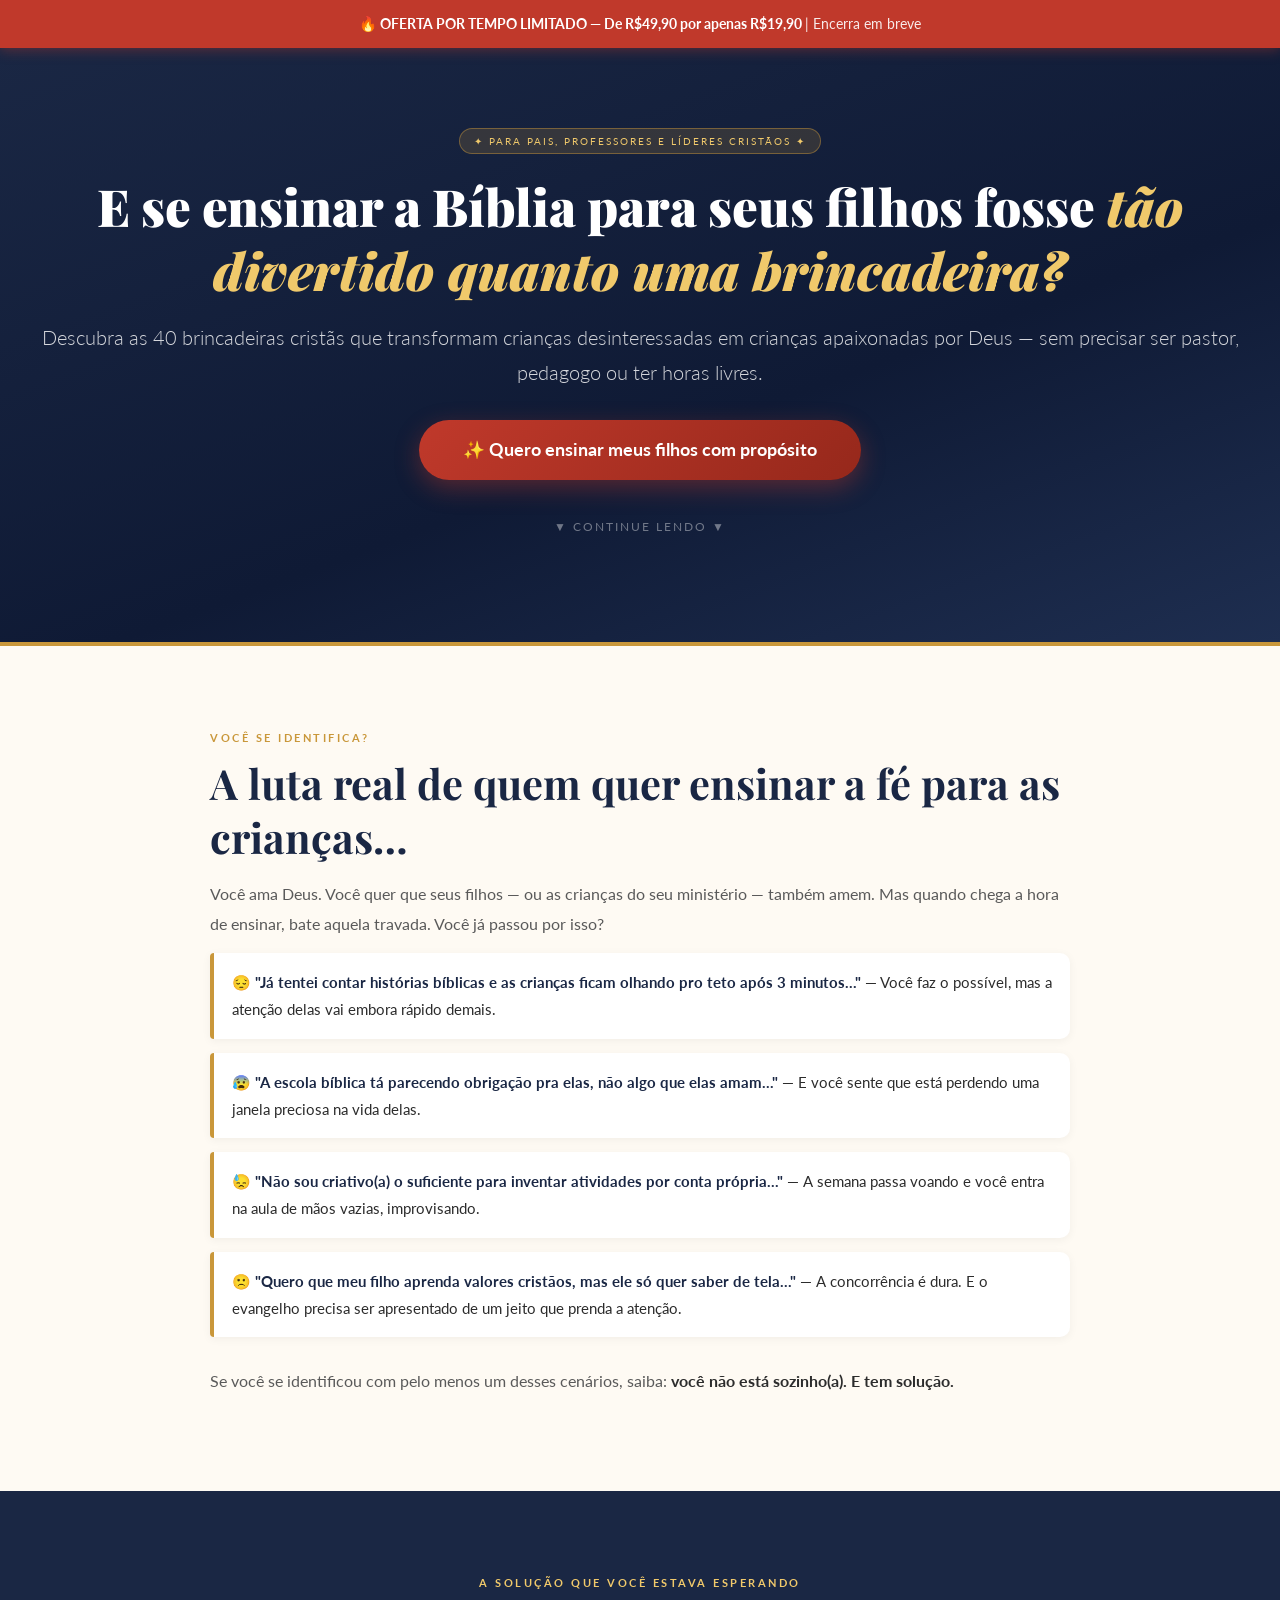
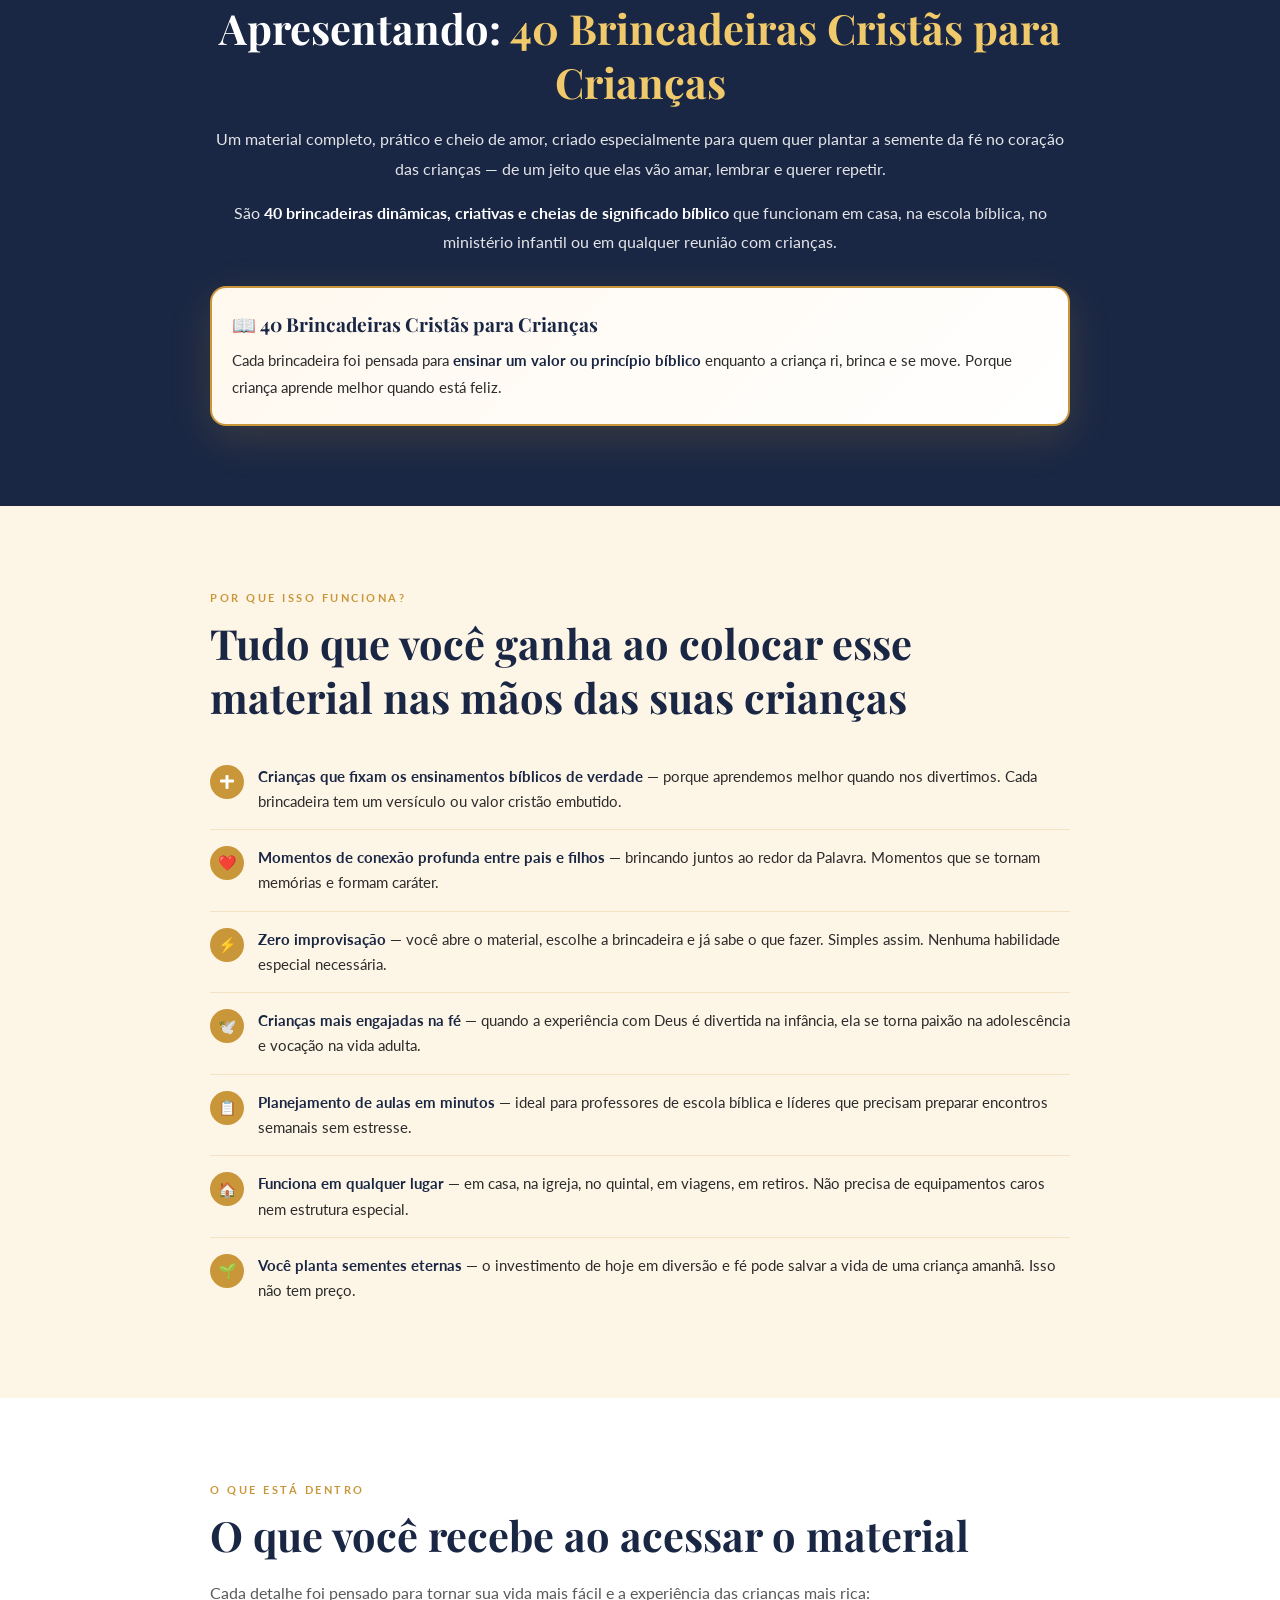
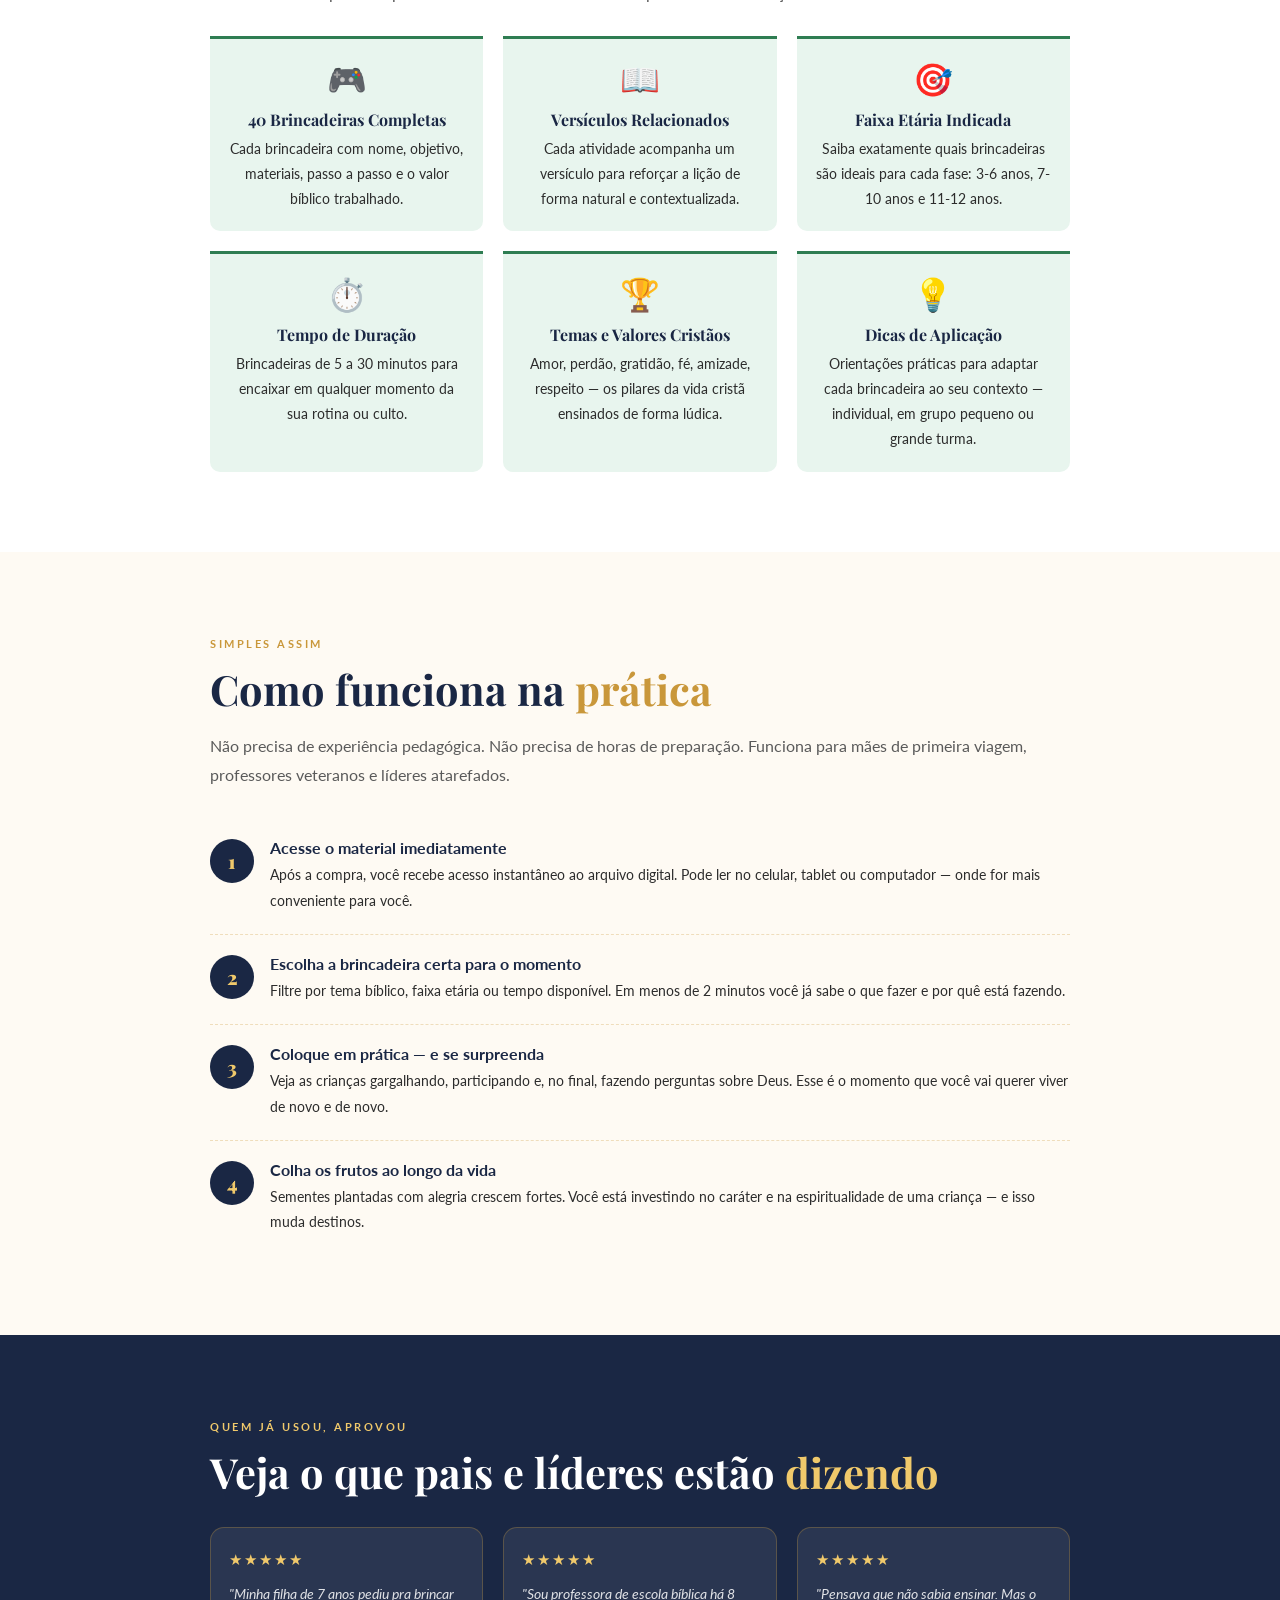
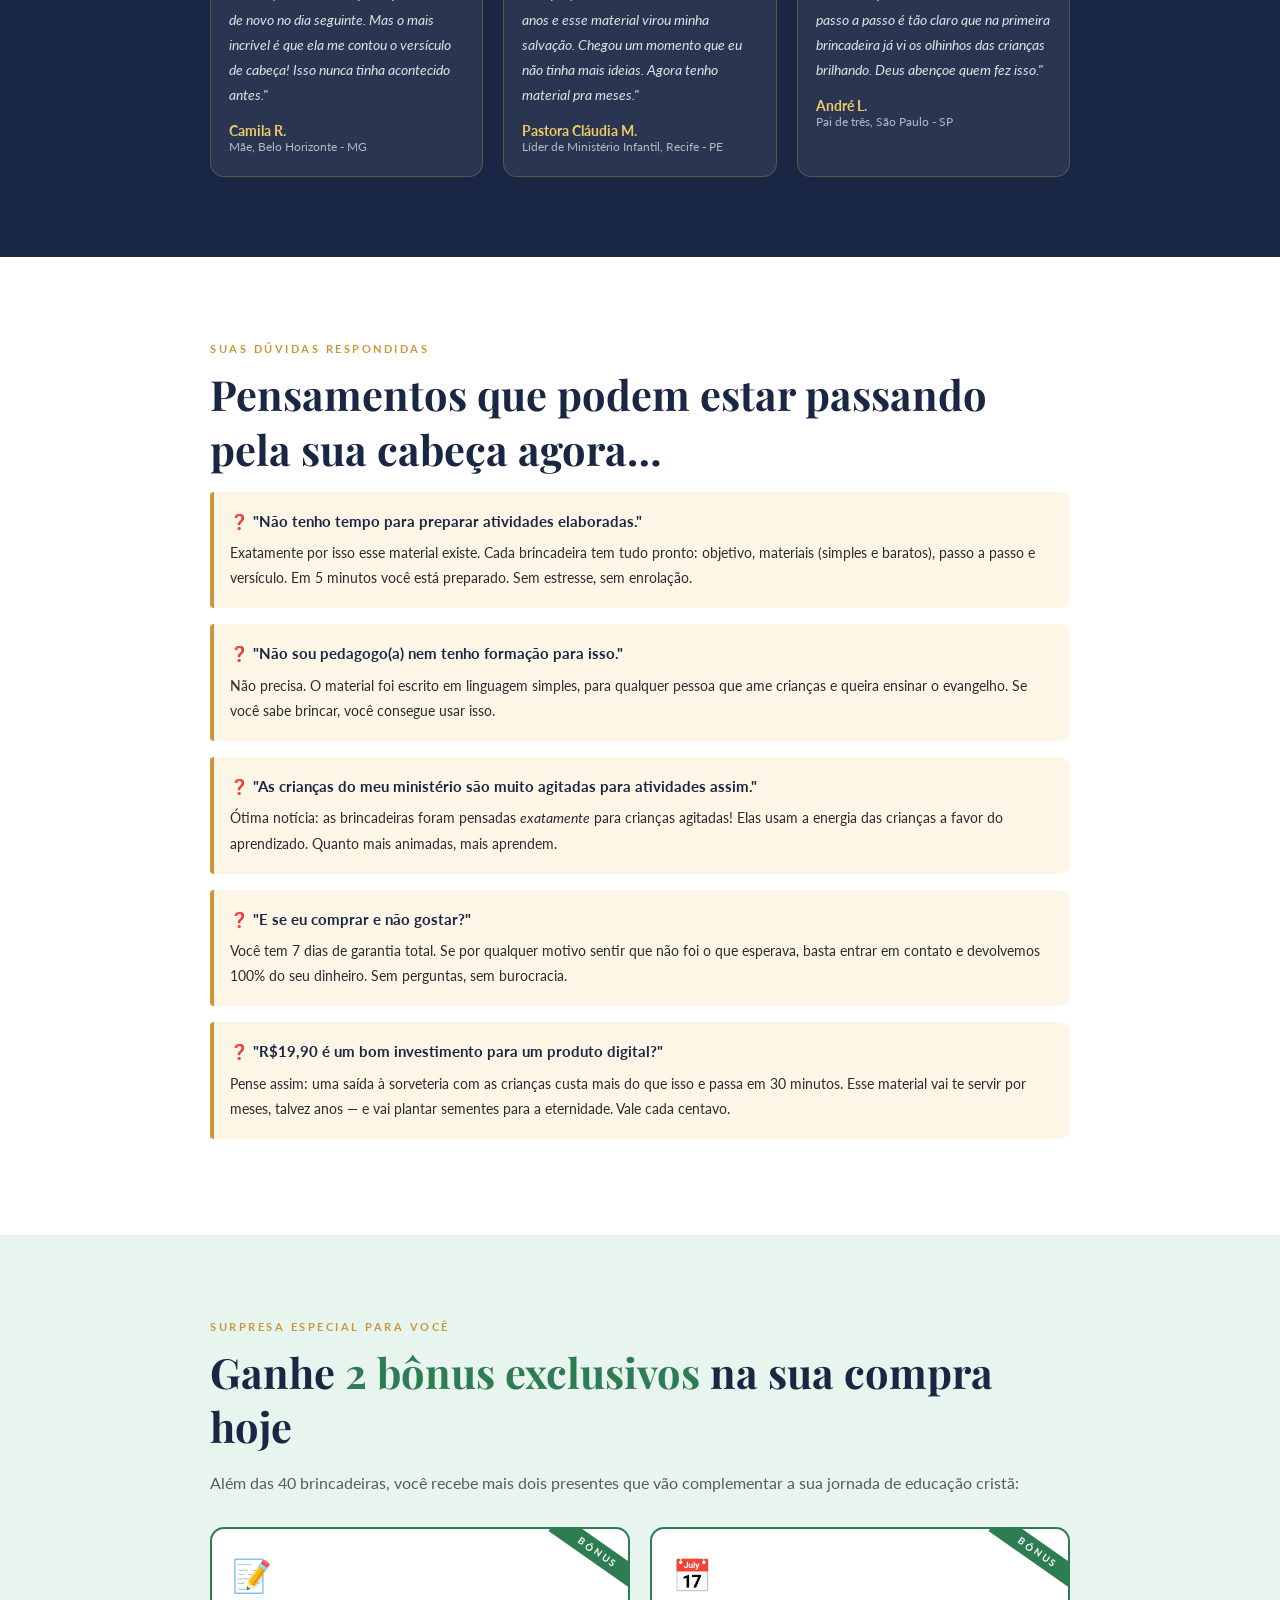
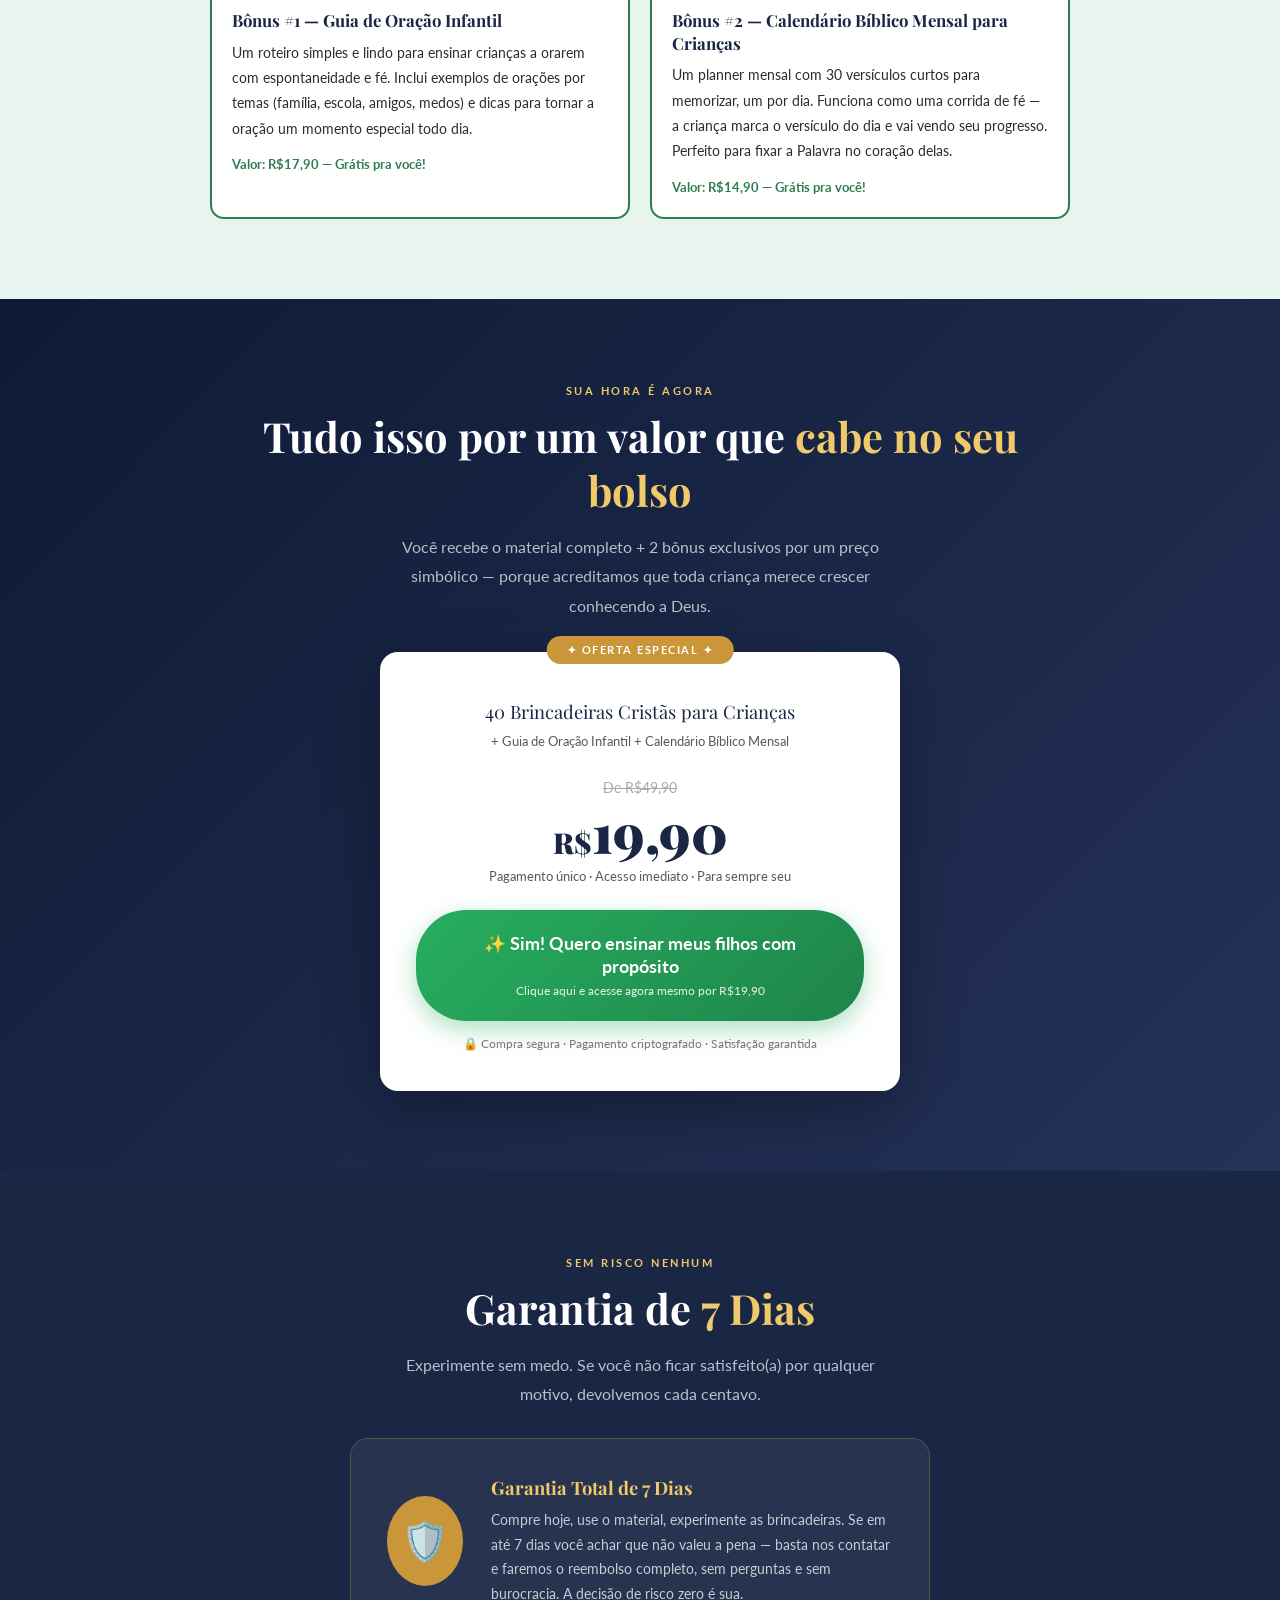
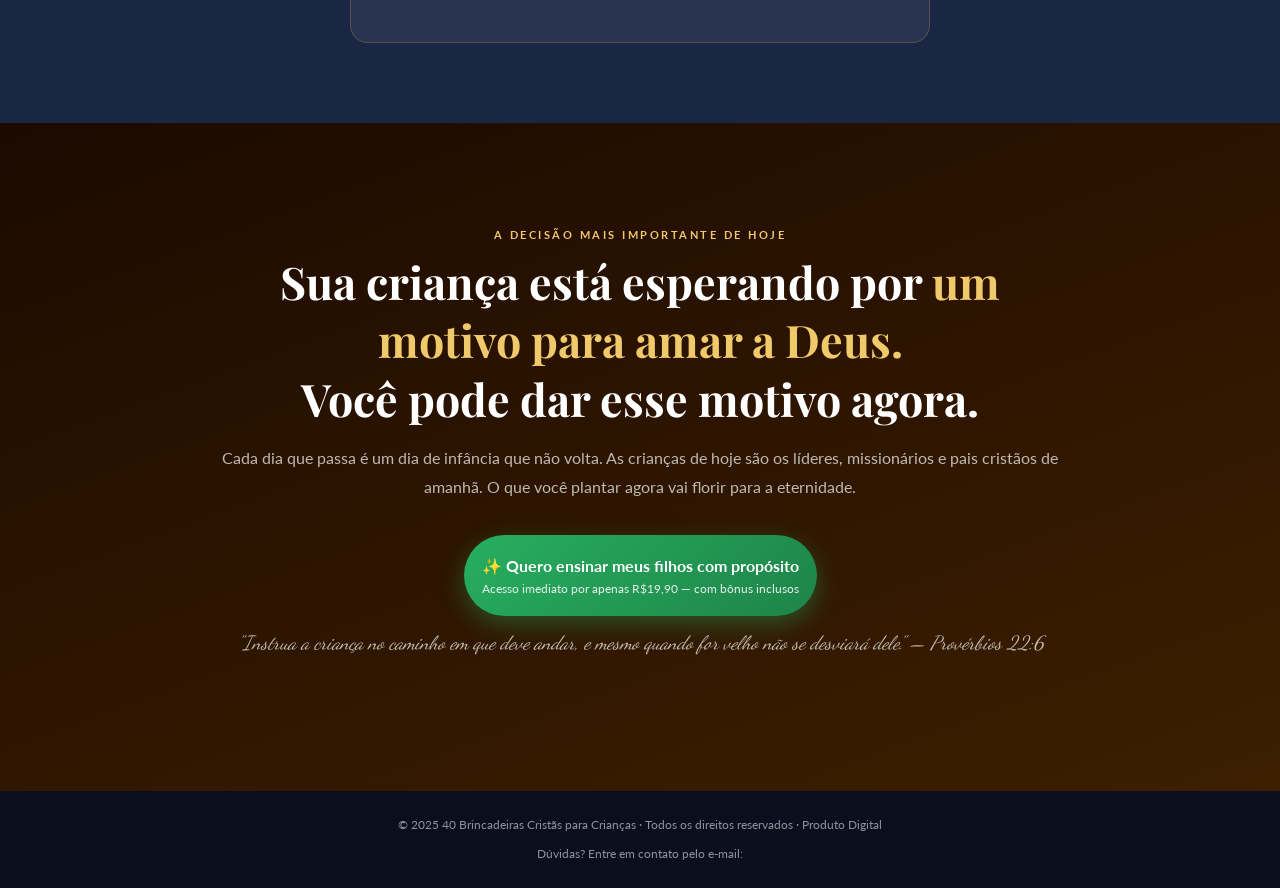
==== commit 7ce50c69: "Update index.html" ====
--- a/index.html
+++ b/index.html
@@ -128,7 +128,6 @@
   .benefit-list li div strong { color: var(--navy); }
 
   /* ── CONTRASTE: product-box (fundo creme) ── */
-  .product-box p { color: var(--text); }
 
   /* ── CONTRASTE: pain-card texto mais legível ── */
   .pain-card p { color: var(--text); }
@@ -264,7 +263,8 @@
     margin-bottom: 10px;
     line-height: 1.3;
   }
-  .product-box p { color: var(--text-light); margin-bottom: 0; font-size: 0.93rem; }
+  .product-box p { color: var(--text); margin-bottom: 0; font-size: 0.93rem; }
+  .product-box p strong { color: var(--navy); }
 
   /* =============================================
      BENEFÍCIOS
@@ -633,7 +633,7 @@
   <div class="hero-badge">✦ Para pais, professores e líderes cristãos ✦</div>
   <h1>E se ensinar a Bíblia para seus filhos fosse <span>tão divertido quanto uma brincadeira?</span></h1>
   <p class="hero-sub">Descubra as 40 brincadeiras cristãs que transformam crianças desinteressadas em crianças apaixonadas por Deus — sem precisar ser pastor, pedagogo ou ter horas livres.</p>
-  <a href="#oferta" class="hero-cta">✨ Quero ensinar meus filhos com propósito</a>
+  <a href="https://pay.cakto.com.br/39jukvr_818091" class="hero-cta">✨ Quero ensinar meus filhos com propósito</a>
   <p class="hero-scroll-hint">▼ continue lendo ▼</p>
 </section>
 
@@ -684,7 +684,12 @@
 
     <ul class="benefit-list">
       <li>
-        <div class="benefit-icon">✝</div>
+        <div class="benefit-icon">
+          <svg width="16" height="16" viewBox="0 0 16 16" fill="none" xmlns="http://www.w3.org/2000/svg">
+            <rect x="6.5" y="1" width="3" height="14" rx="1" fill="white"/>
+            <rect x="1" y="5.5" width="14" height="3" rx="1" fill="white"/>
+          </svg>
+        </div>
         <div><strong>Crianças que fixam os ensinamentos bíblicos de verdade</strong> — porque aprendemos melhor quando nos divertimos. Cada brincadeira tem um versículo ou valor cristão embutido.</div>
       </li>
       <li>
@@ -899,7 +904,7 @@
       <p class="price-new"><span>R$</span>19,90</p>
       <p class="price-desc">Pagamento único · Acesso imediato · Para sempre seu</p>
 
-      <a href="#" class="cta-btn">
+      <a href="https://pay.cakto.com.br/39jukvr_818091" class="cta-btn">
         ✨ Sim! Quero ensinar meus filhos com propósito
         <span class="cta-sub">Clique aqui e acesse agora mesmo por R$19,90</span>
       </a>
@@ -932,7 +937,7 @@
     <h2>Sua criança está esperando por <span>um motivo para amar a Deus.</span><br>Você pode dar esse motivo agora.</h2>
     <p>Cada dia que passa é um dia de infância que não volta. As crianças de hoje são os líderes, missionários e pais cristãos de amanhã. O que você plantar agora vai florir para a eternidade.</p>
 
-    <a href="#oferta" class="cta-btn">
+    <a href="https://pay.cakto.com.br/39jukvr_818091" class="cta-btn">
       ✨ Quero ensinar meus filhos com propósito
       <span class="cta-sub">Acesso imediato por apenas R$19,90 — com bônus inclusos</span>
     </a>
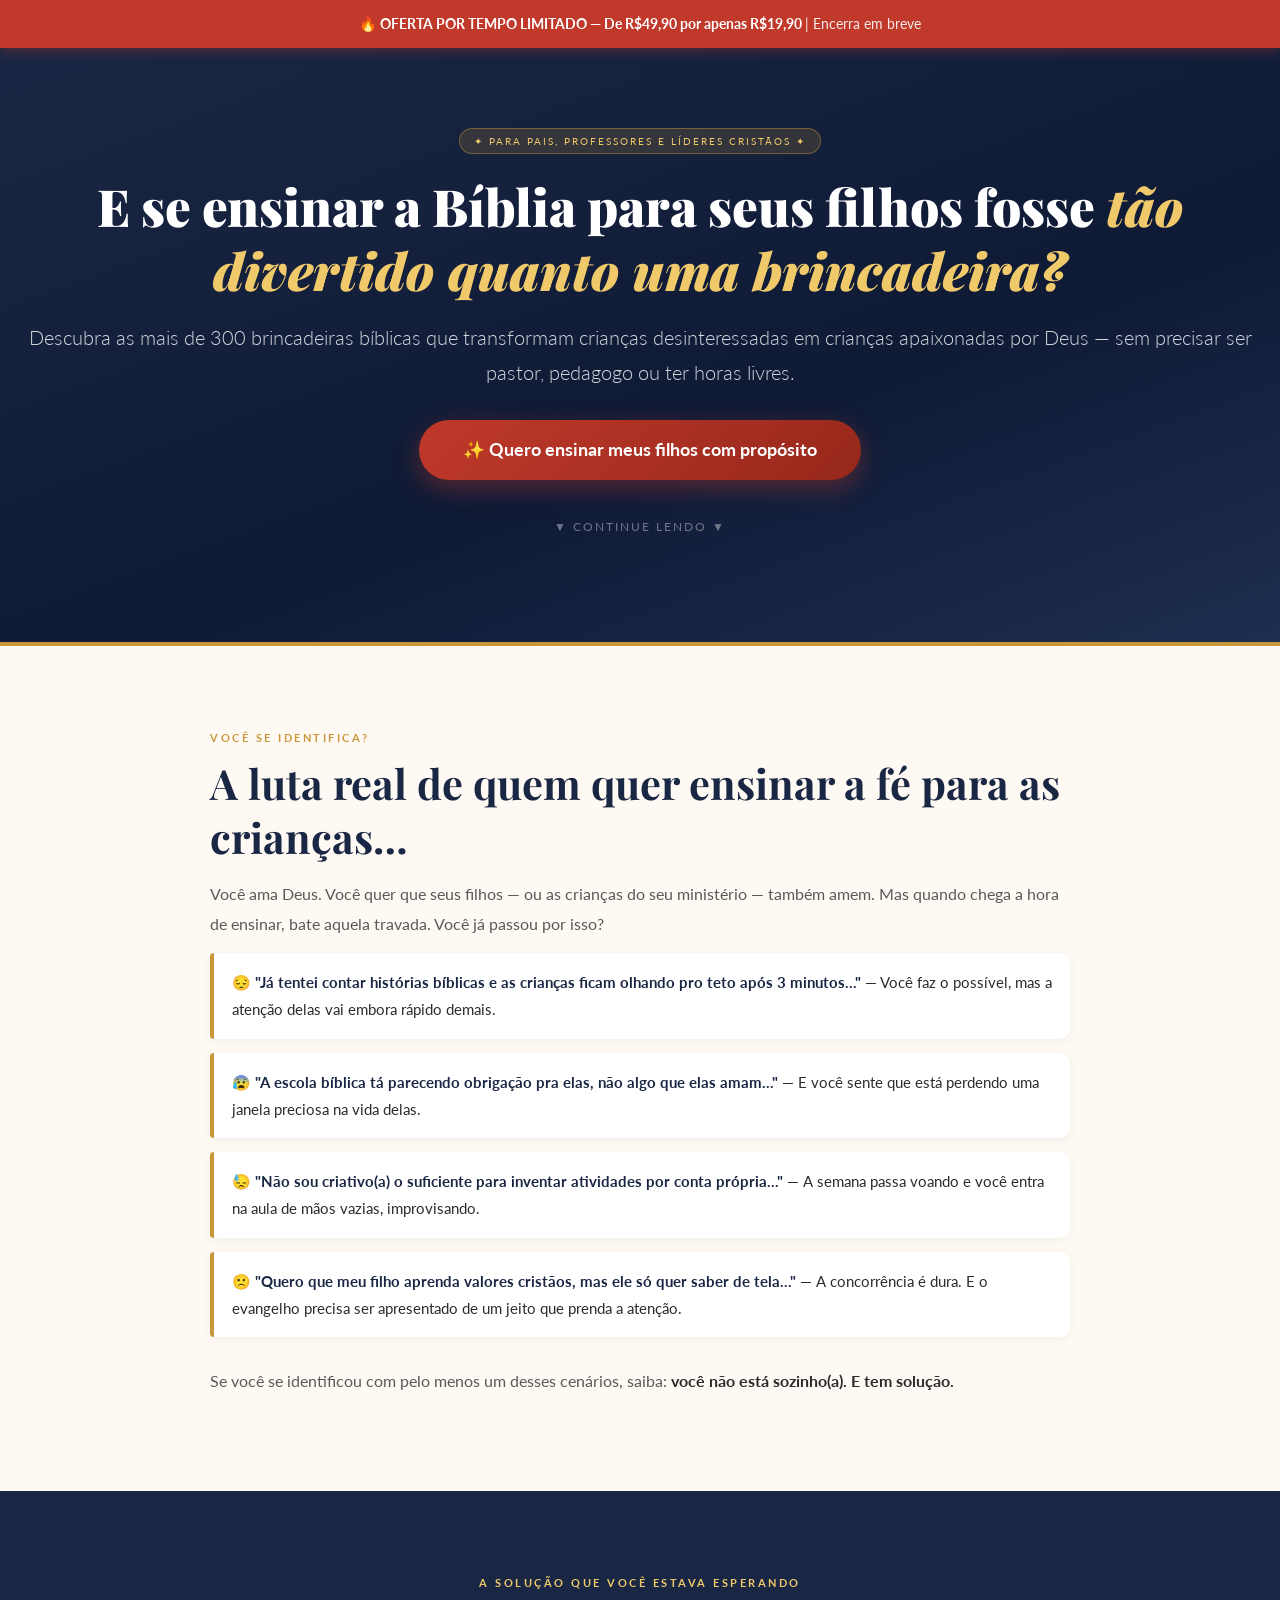
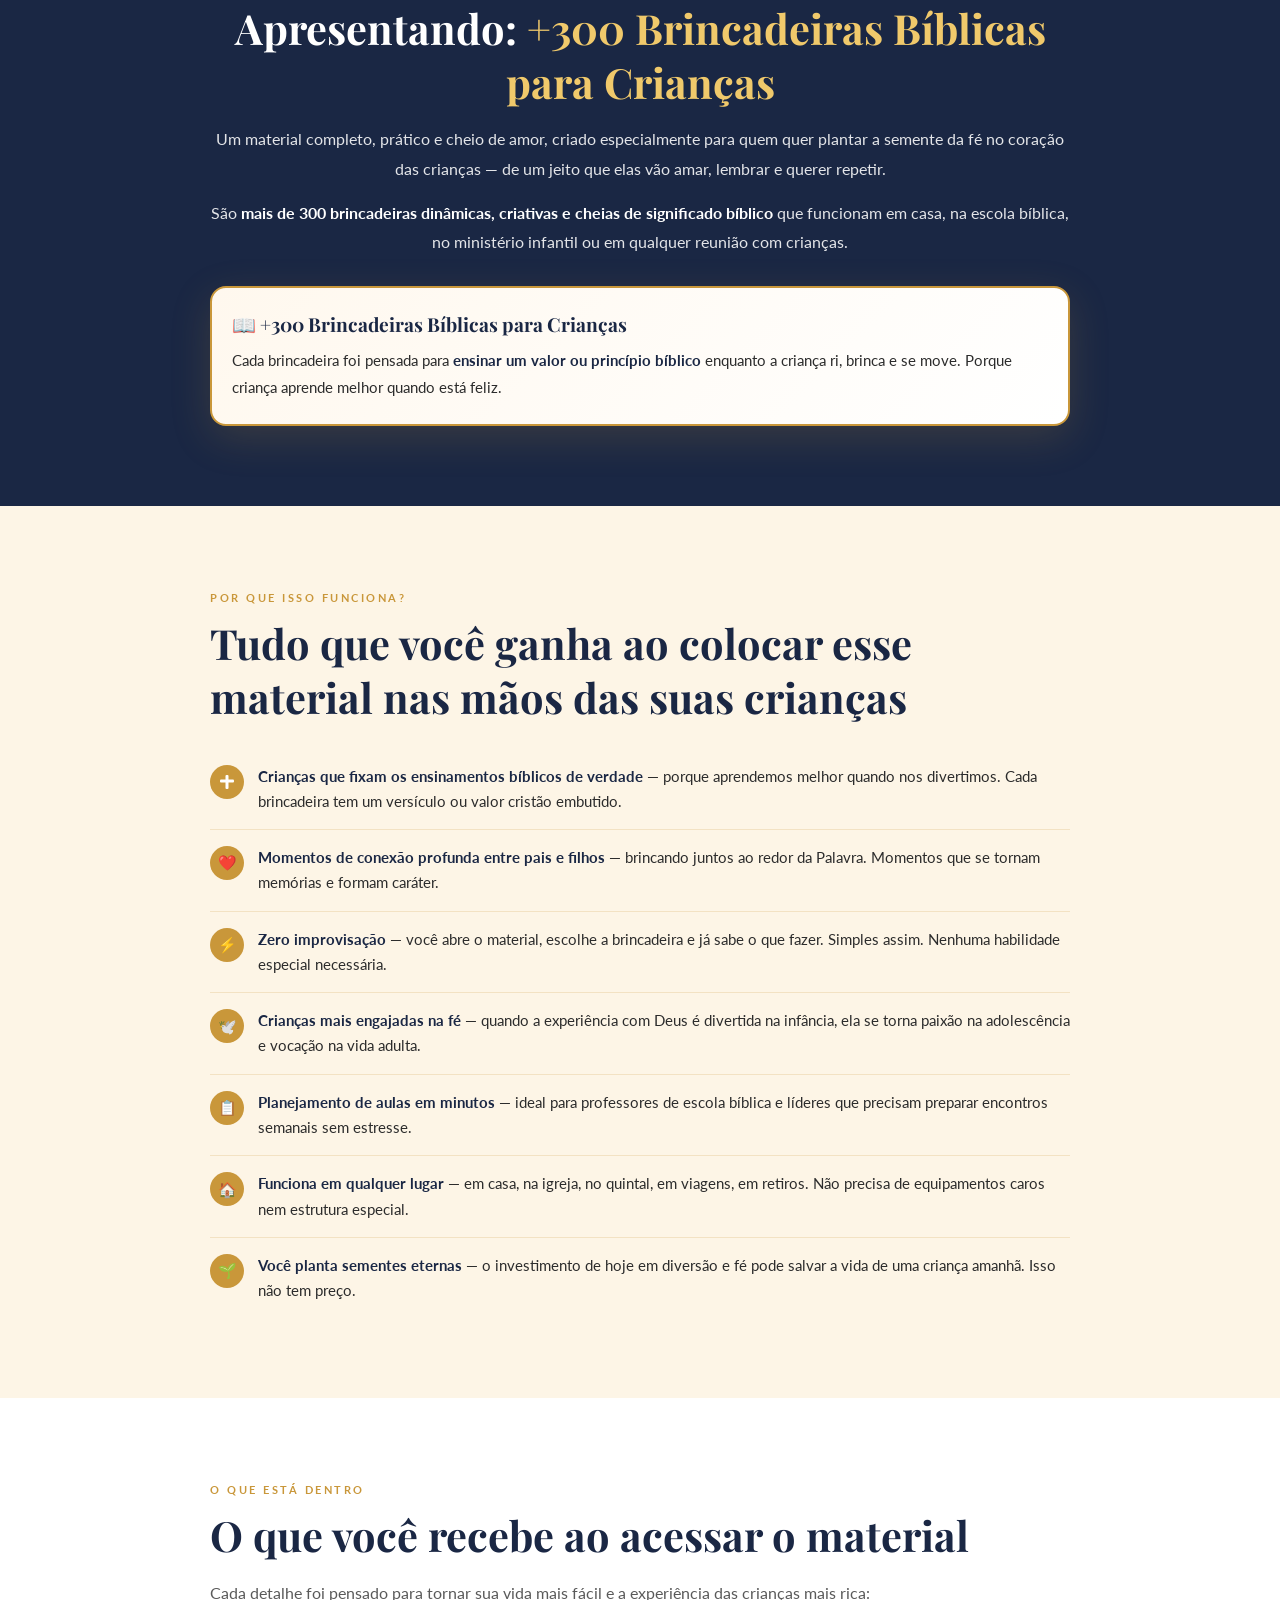
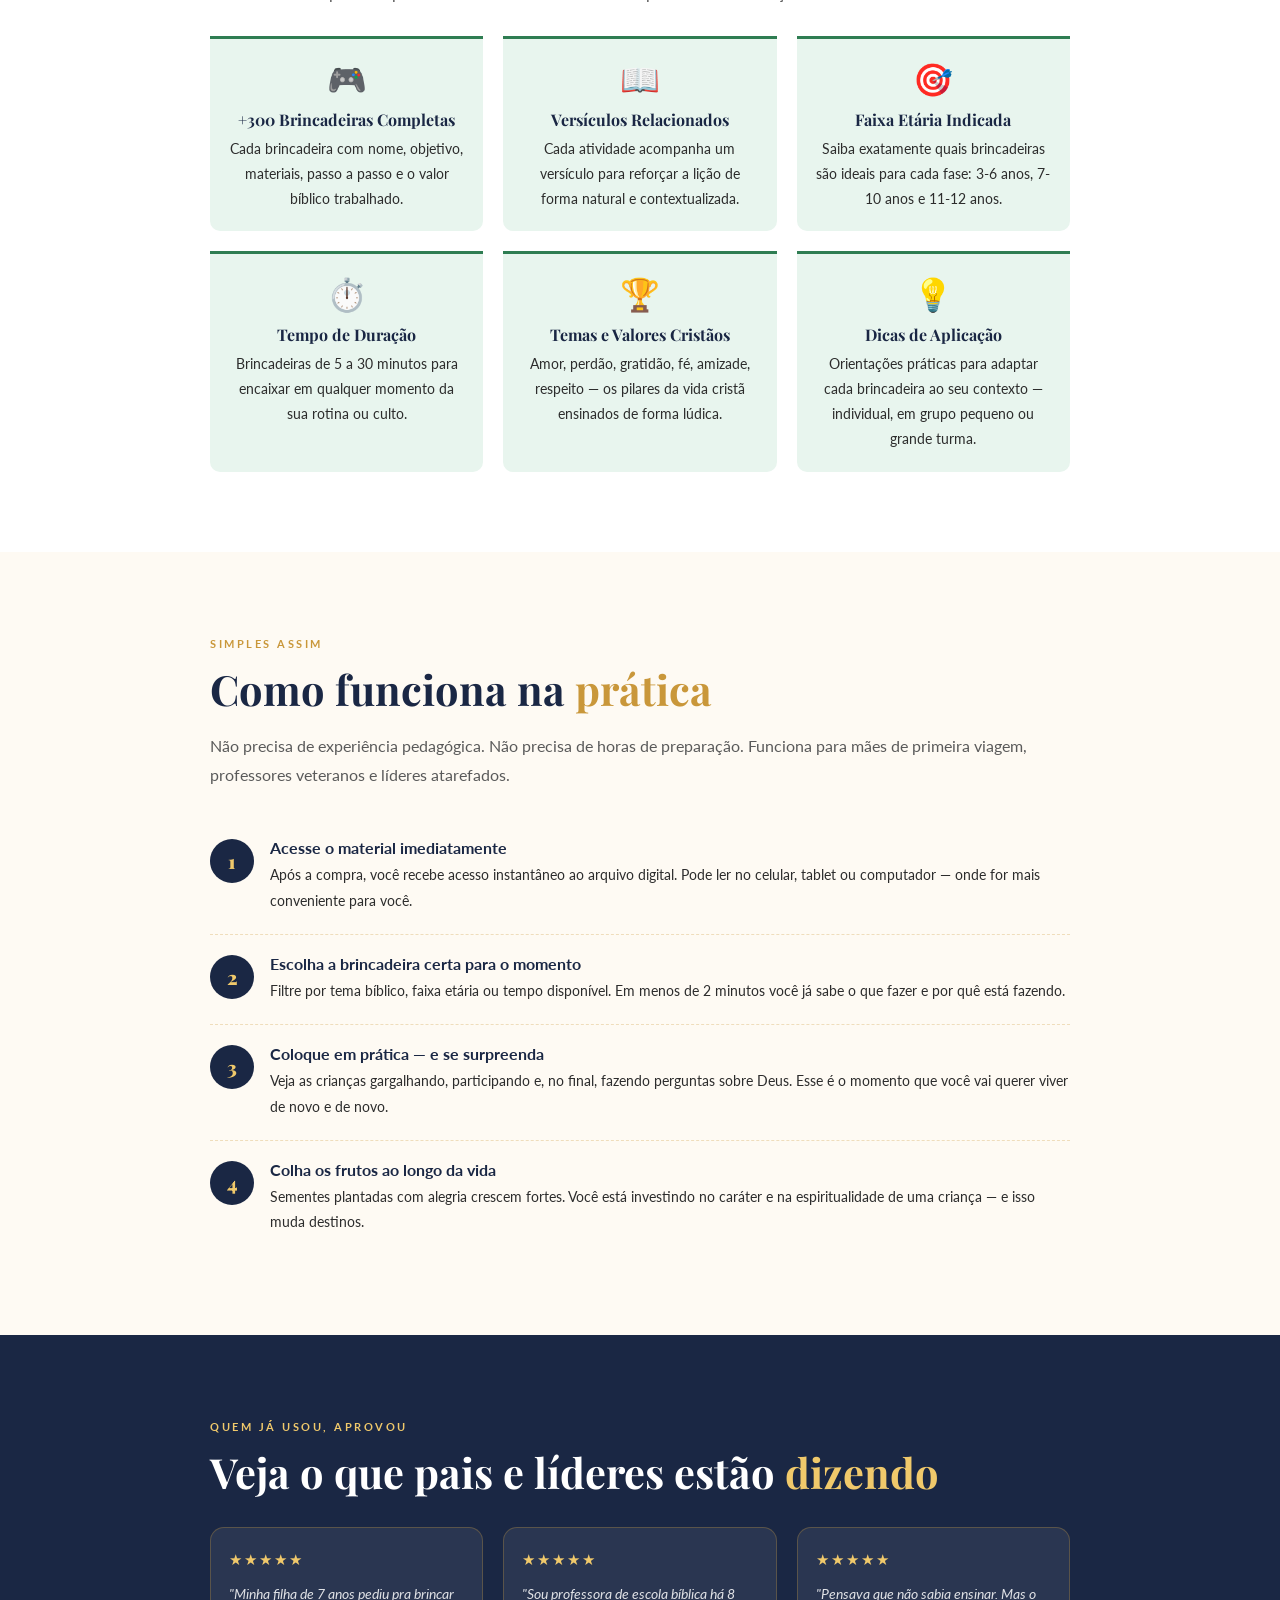
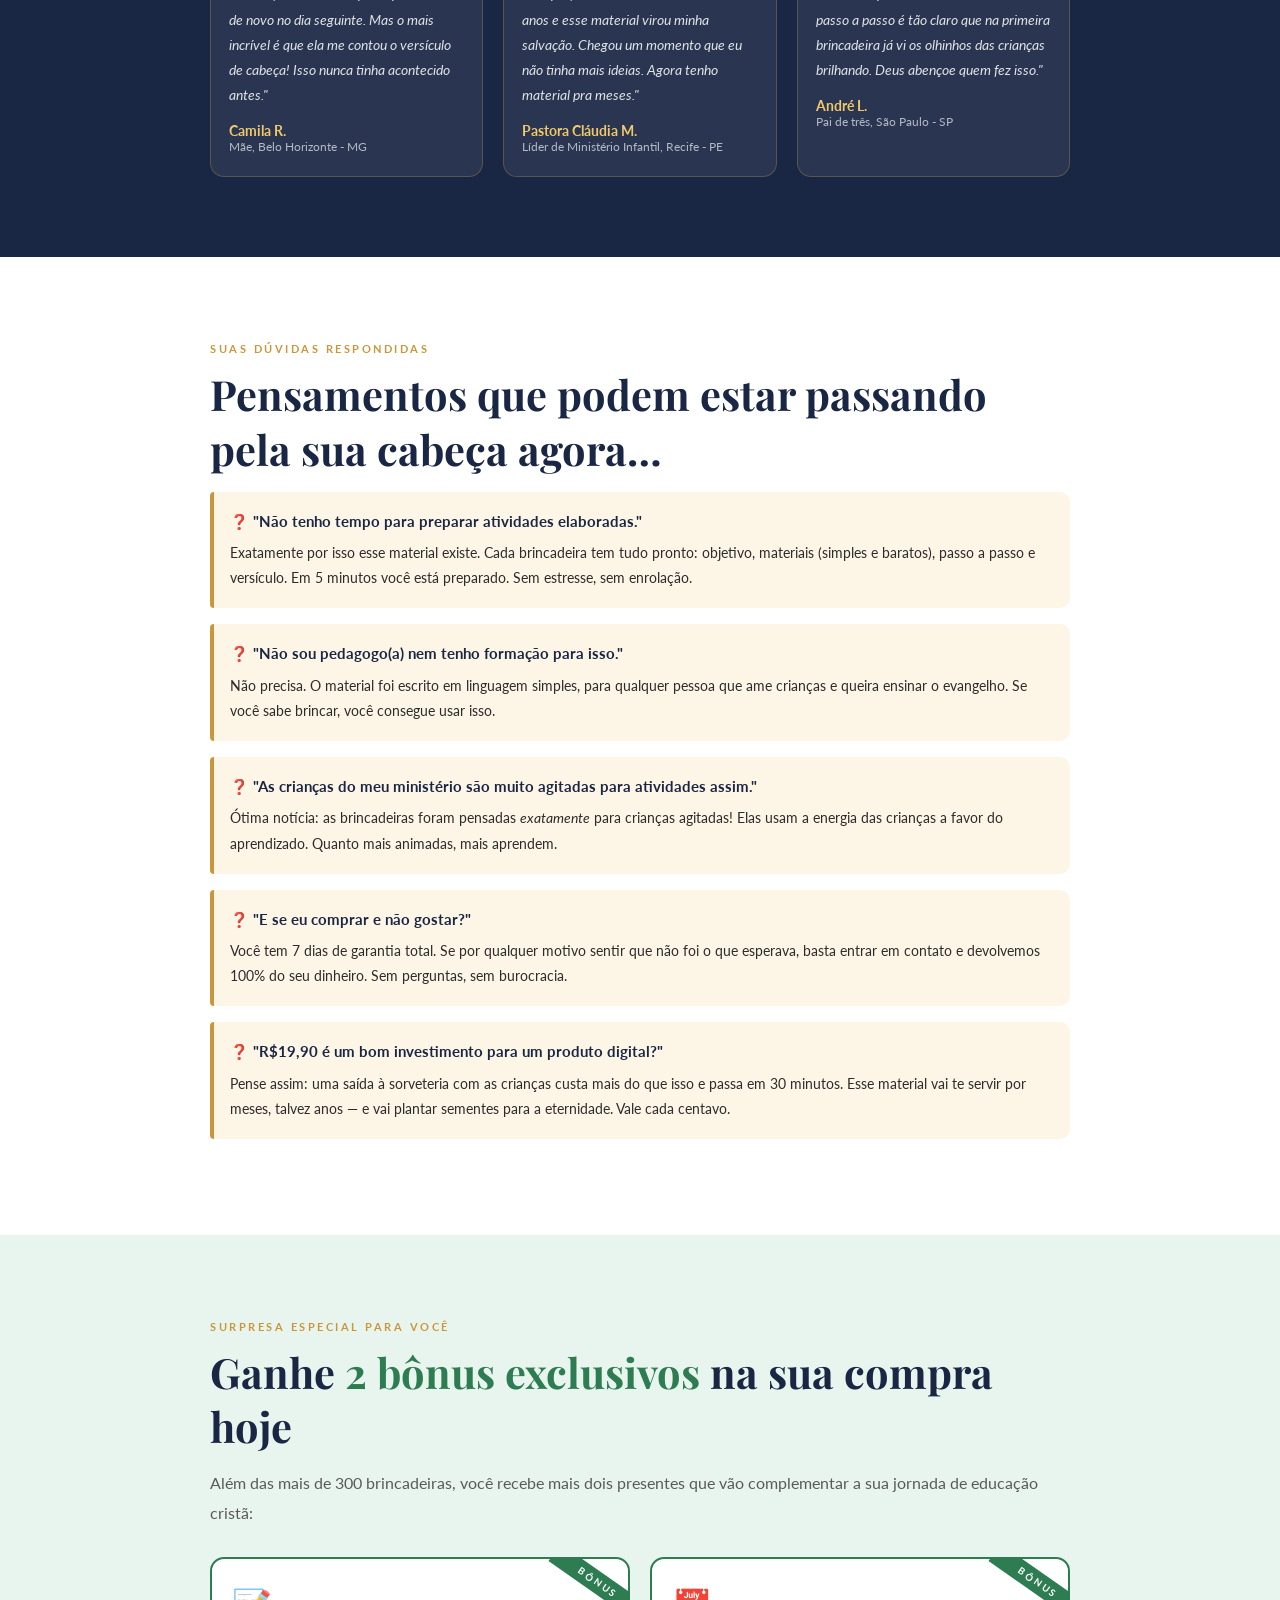
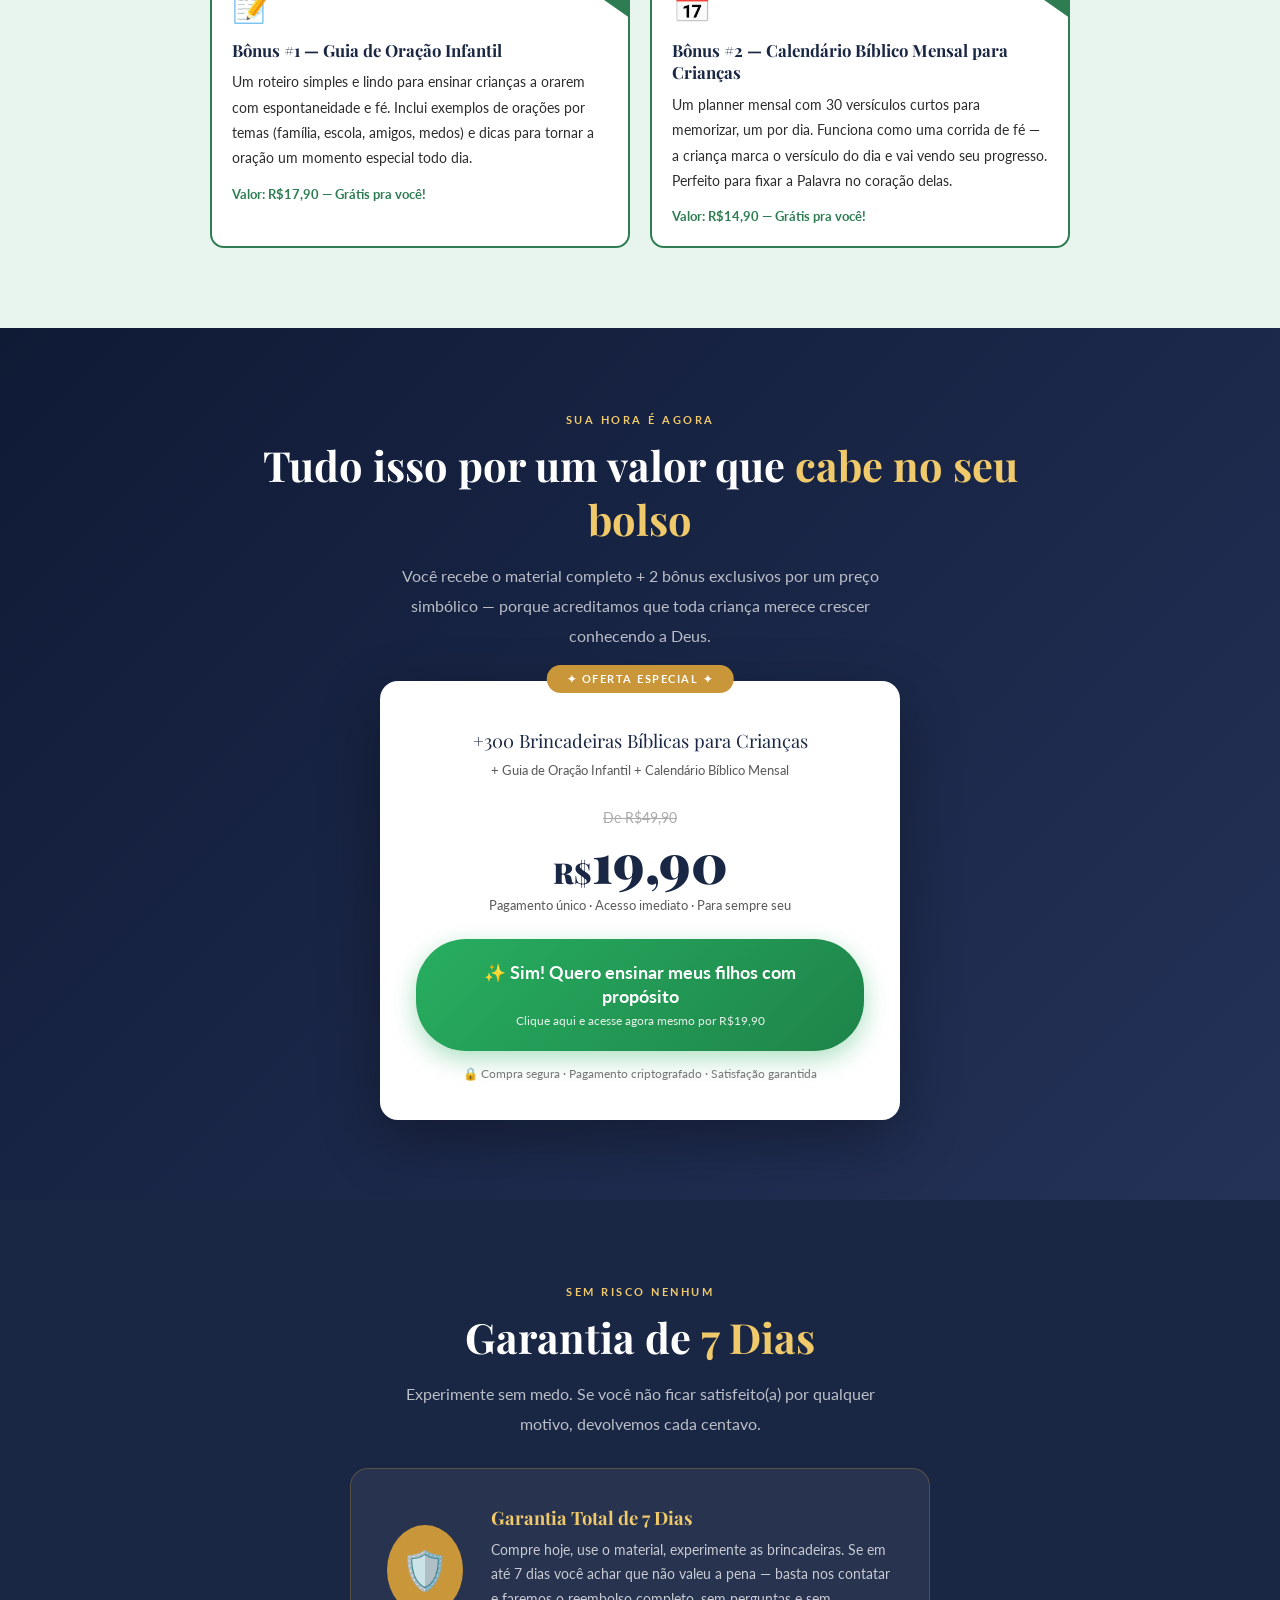
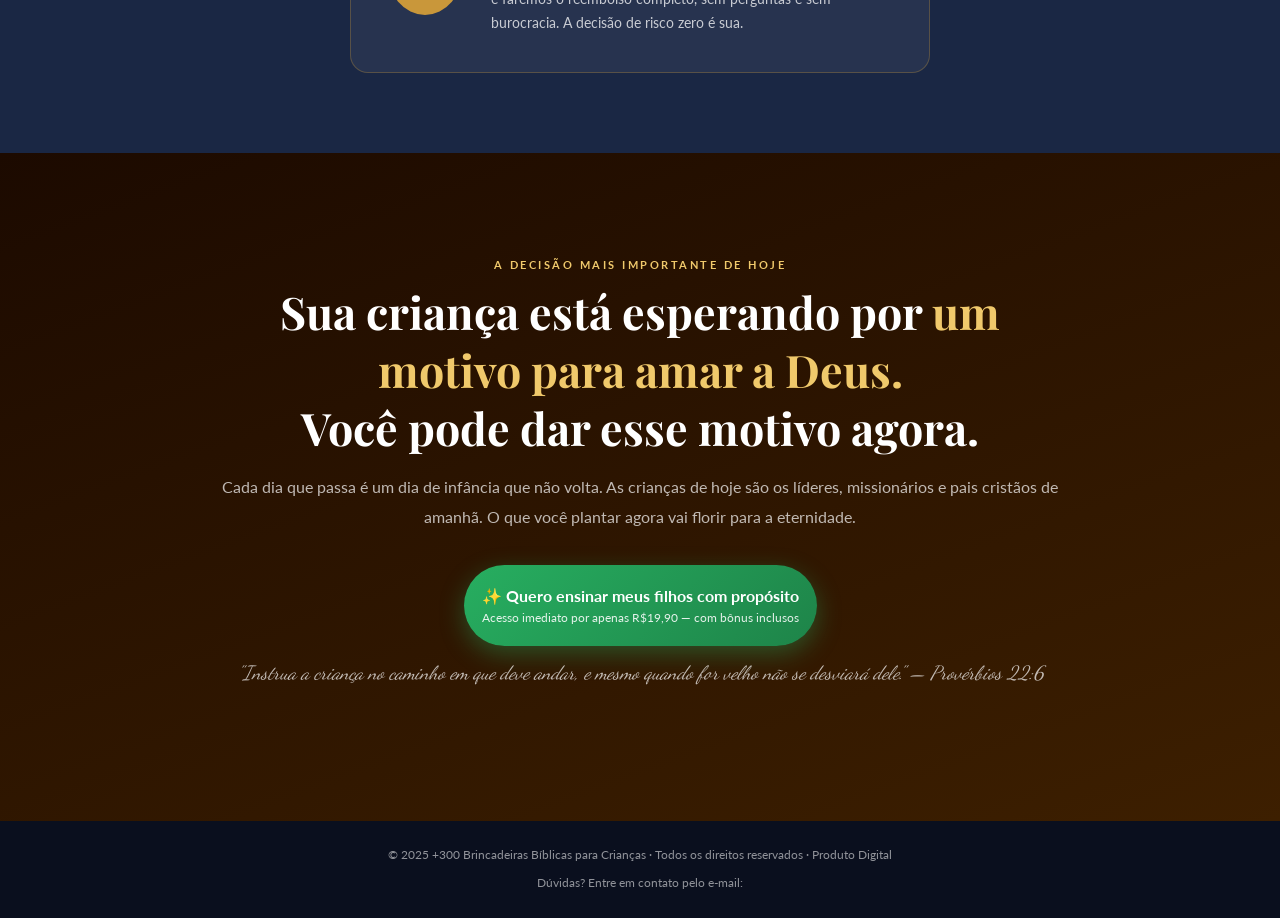
==== commit a2d39b2b: "Update index.html" ====
--- a/index.html
+++ b/index.html
@@ -3,7 +3,7 @@
 <head>
 <meta charset="UTF-8">
 <meta name="viewport" content="width=device-width, initial-scale=1.0">
-<title>40 Brincadeiras Cristãs para Crianças</title>
+<title>+300 Brincadeiras Bíblicas para Crianças</title>
 <link href="https://fonts.googleapis.com/css2?family=Playfair+Display:wght@700;900&family=Lato:wght@300;400;700&family=Dancing+Script:wght@700&display=swap" rel="stylesheet">
 <style>
   /* =============================================
@@ -632,7 +632,7 @@
 <section class="hero">
   <div class="hero-badge">✦ Para pais, professores e líderes cristãos ✦</div>
   <h1>E se ensinar a Bíblia para seus filhos fosse <span>tão divertido quanto uma brincadeira?</span></h1>
-  <p class="hero-sub">Descubra as 40 brincadeiras cristãs que transformam crianças desinteressadas em crianças apaixonadas por Deus — sem precisar ser pastor, pedagogo ou ter horas livres.</p>
+  <p class="hero-sub">Descubra as mais de 300 brincadeiras bíblicas que transformam crianças desinteressadas em crianças apaixonadas por Deus — sem precisar ser pastor, pedagogo ou ter horas livres.</p>
   <a href="https://pay.cakto.com.br/39jukvr_818091" class="hero-cta">✨ Quero ensinar meus filhos com propósito</a>
   <p class="hero-scroll-hint">▼ continue lendo ▼</p>
 </section>
@@ -665,12 +665,12 @@
 <section class="solution">
   <div class="container">
     <span class="section-label" style="color: var(--gold-light);">A solução que você estava esperando</span>
-    <h2>Apresentando: <span>40 Brincadeiras Cristãs para Crianças</span></h2>
+    <h2>Apresentando: <span>+300 Brincadeiras Bíblicas para Crianças</span></h2>
     <p>Um material completo, prático e cheio de amor, criado especialmente para quem quer plantar a semente da fé no coração das crianças — de um jeito que elas vão amar, lembrar e querer repetir.</p>
-    <p>São <strong>40 brincadeiras dinâmicas, criativas e cheias de significado bíblico</strong> que funcionam em casa, na escola bíblica, no ministério infantil ou em qualquer reunião com crianças.</p>
+    <p>São <strong>mais de 300 brincadeiras dinâmicas, criativas e cheias de significado bíblico</strong> que funcionam em casa, na escola bíblica, no ministério infantil ou em qualquer reunião com crianças.</p>
 
     <div class="product-box">
-      <h3>📖 40 Brincadeiras Cristãs para Crianças</h3>
+      <h3>📖 +300 Brincadeiras Bíblicas para Crianças</h3>
       <p>Cada brincadeira foi pensada para <strong>ensinar um valor ou princípio bíblico</strong> enquanto a criança ri, brinca e se move. Porque criança aprende melhor quando está feliz.</p>
     </div>
   </div>
@@ -730,7 +730,7 @@
     <div class="include-grid">
       <div class="include-item">
         <span class="icon">🎮</span>
-        <h4>40 Brincadeiras Completas</h4>
+        <h4>+300 Brincadeiras Completas</h4>
         <p>Cada brincadeira com nome, objetivo, materiais, passo a passo e o valor bíblico trabalhado.</p>
       </div>
       <div class="include-item">
@@ -869,7 +869,7 @@
   <div class="container">
     <span class="section-label">Surpresa especial para você</span>
     <h2>Ganhe <span style="color: var(--green);">2 bônus exclusivos</span> na sua compra hoje</h2>
-    <p>Além das 40 brincadeiras, você recebe mais dois presentes que vão complementar a sua jornada de educação cristã:</p>
+    <p>Além das mais de 300 brincadeiras, você recebe mais dois presentes que vão complementar a sua jornada de educação cristã:</p>
 
     <div class="bonus-grid">
       <div class="bonus-card">
@@ -897,7 +897,7 @@
 
     <div class="offer-box">
       <div class="offer-tag">✦ OFERTA ESPECIAL ✦</div>
-      <p class="offer-product-name">40 Brincadeiras Cristãs para Crianças</p>
+      <p class="offer-product-name">+300 Brincadeiras Bíblicas para Crianças</p>
       <p class="offer-subtitle">+ Guia de Oração Infantil + Calendário Bíblico Mensal</p>
 
       <p class="price-old">De R$49,90</p>
@@ -948,5 +948,5 @@
 
 <!-- FOOTER -->
 <footer>
-  <p>© 2025 40 Brincadeiras Cristãs para Crianças · Todos os direitos reservados · Produto Digital</p>
+  <p>© 2025 +300 Brincadeiras Bíblicas para Crianças · Todos os direitos reservados · Produto Digital</p>
   <p style="margin-top: 8px;">Dúvidas? Entre em contato pelo e-mail: <a href="/cdn-cgi/l/email-protection" class="__cf_email__" data-cf
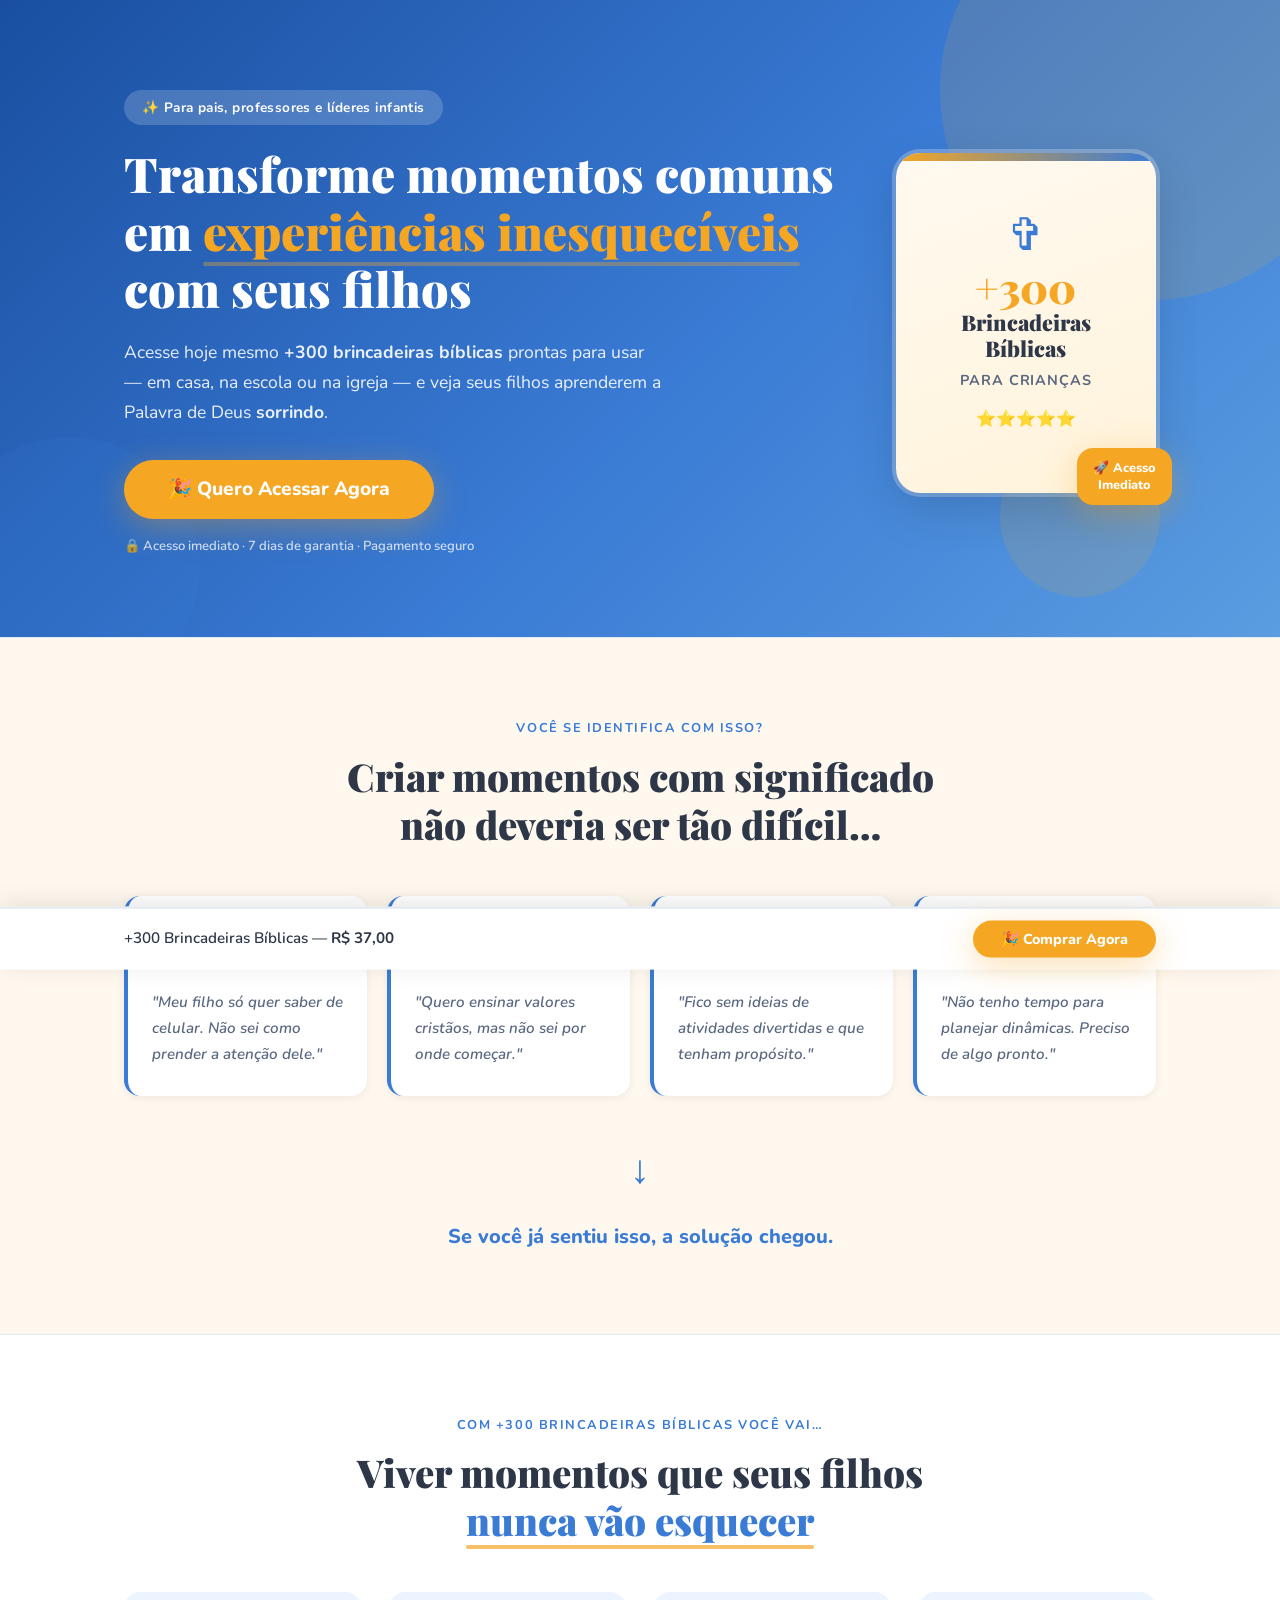
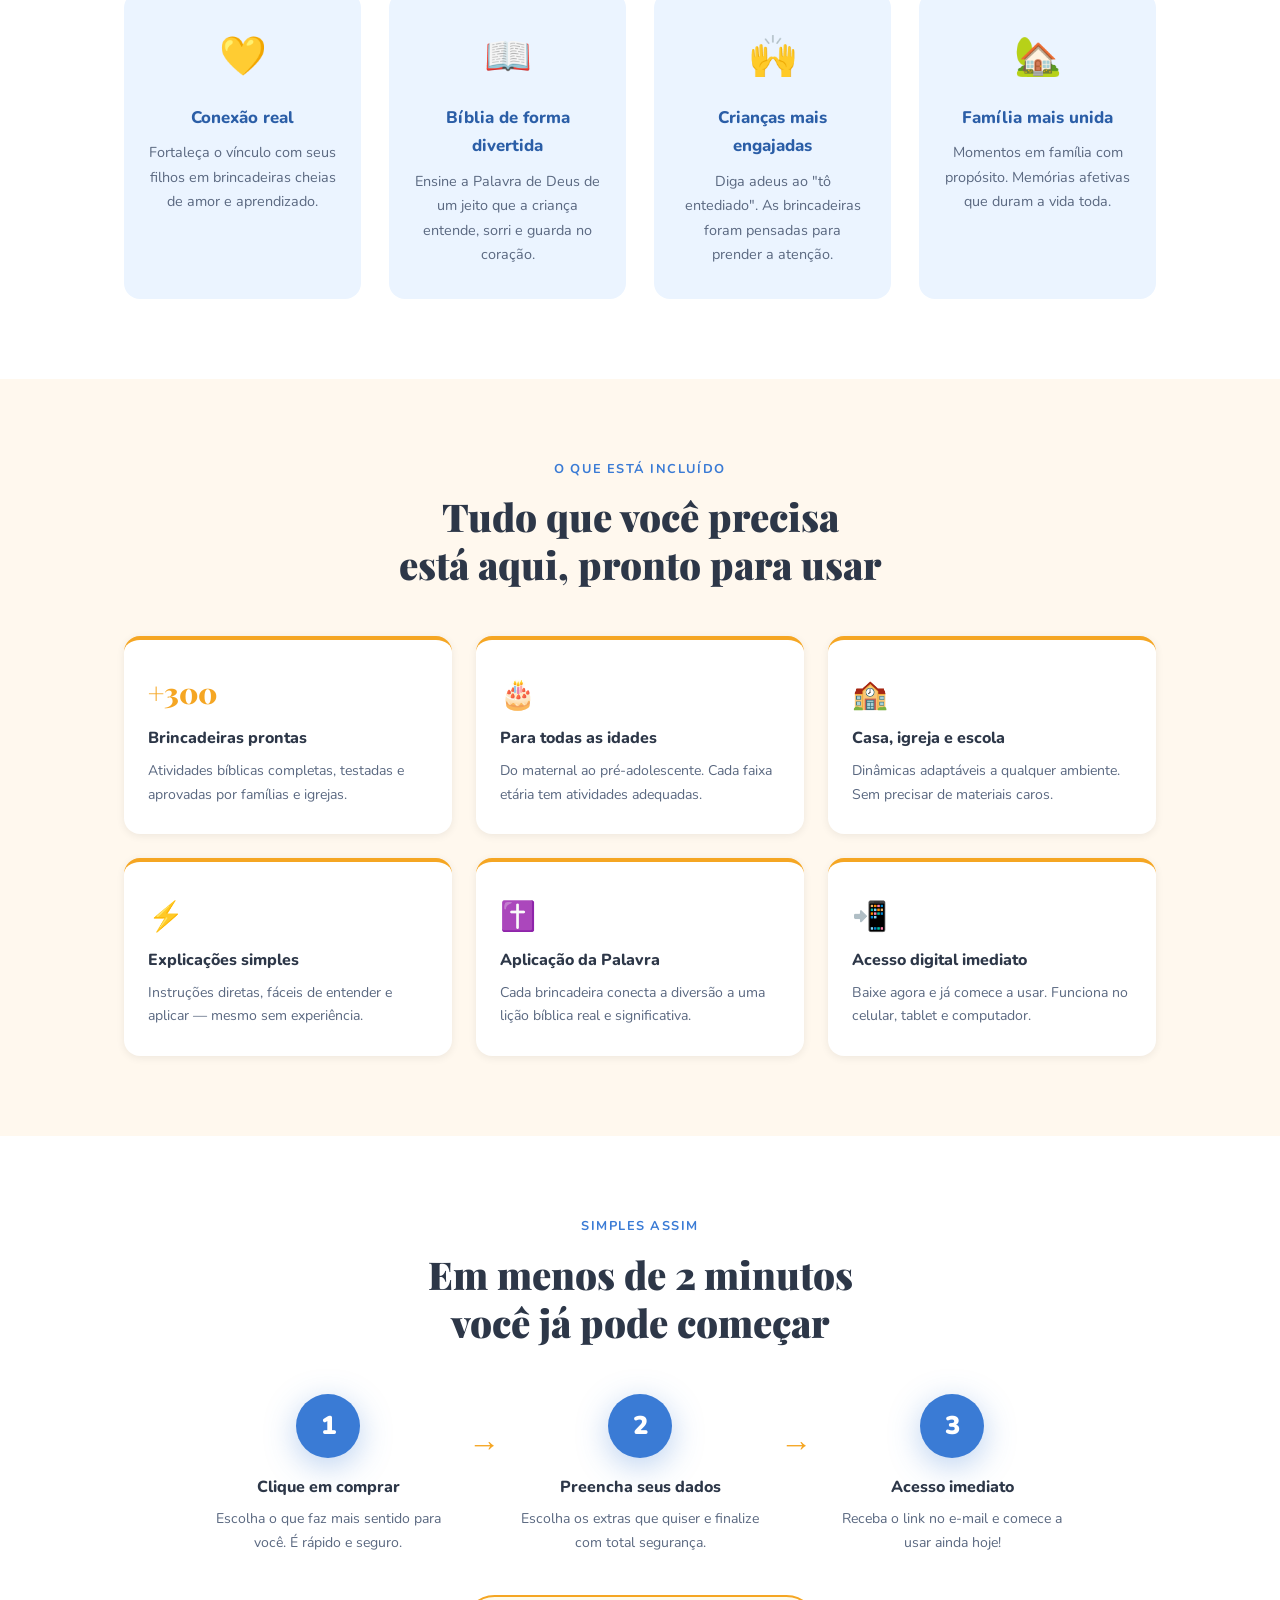
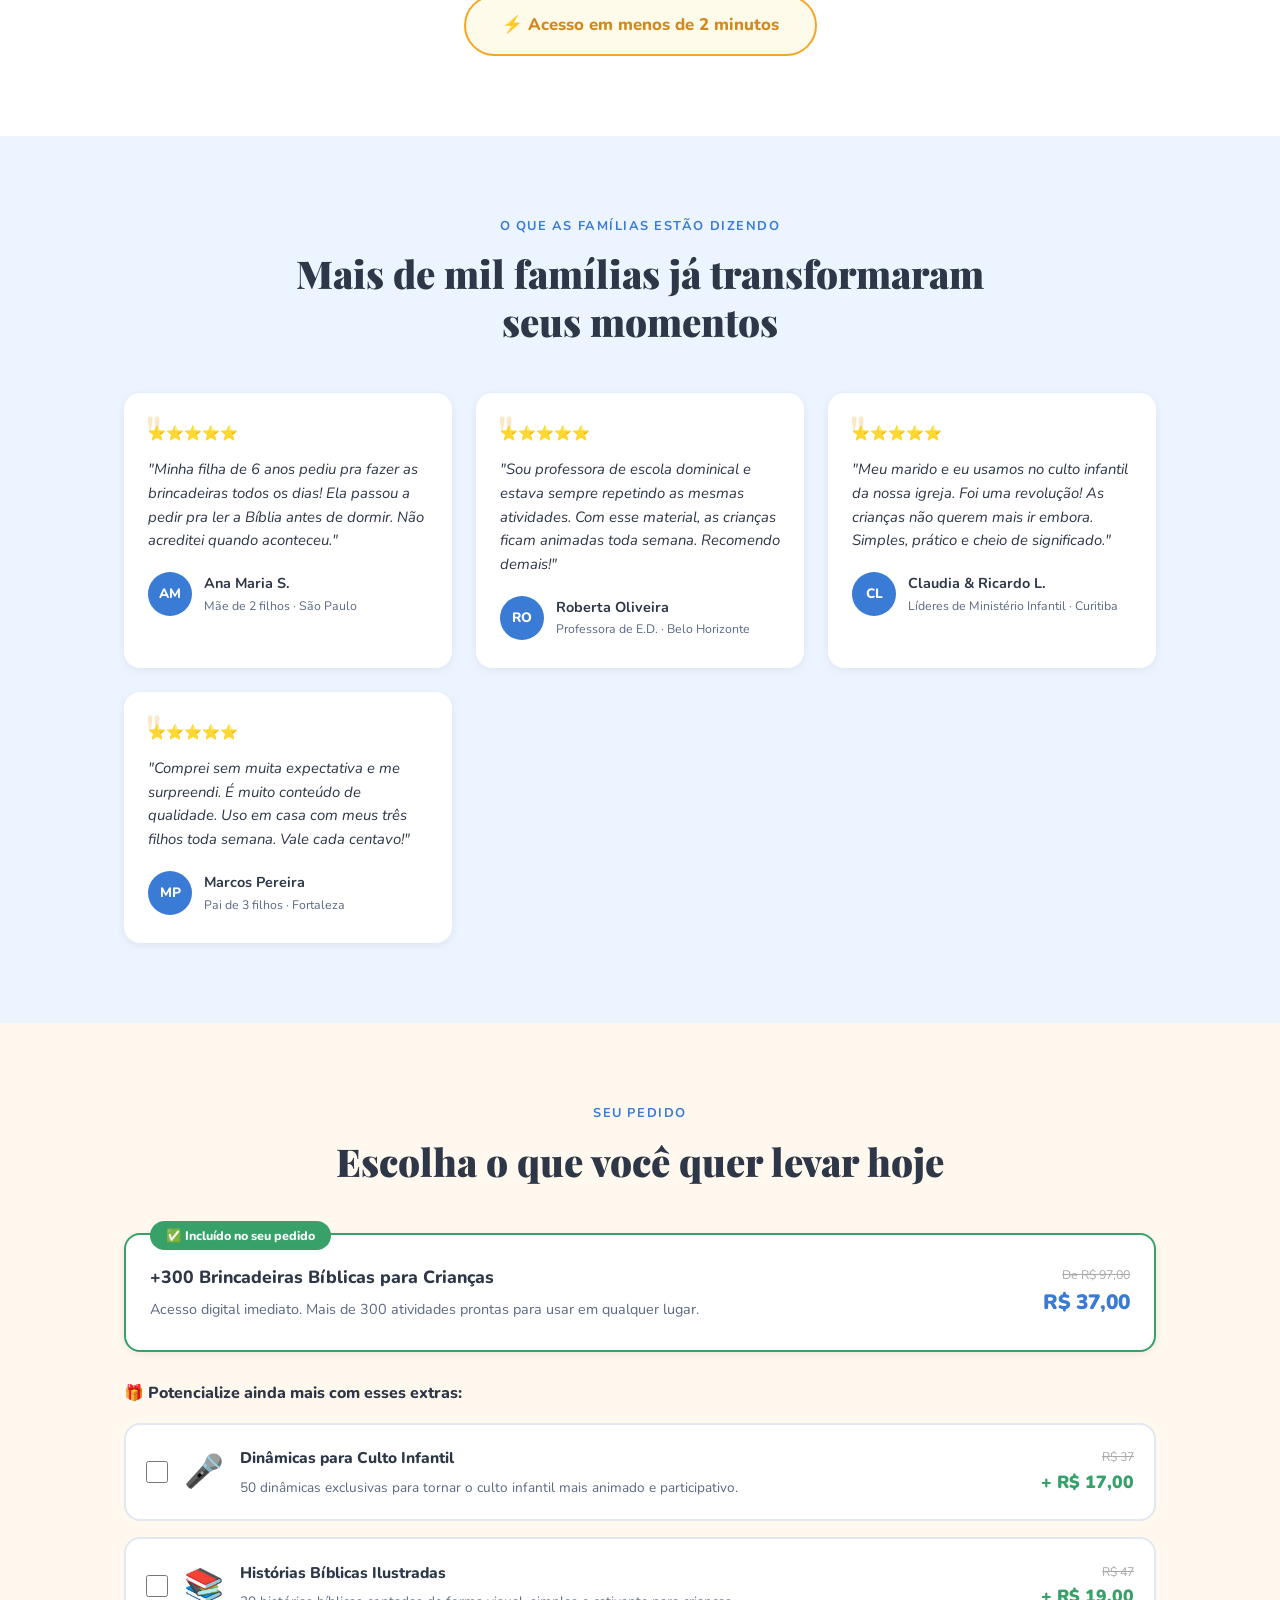
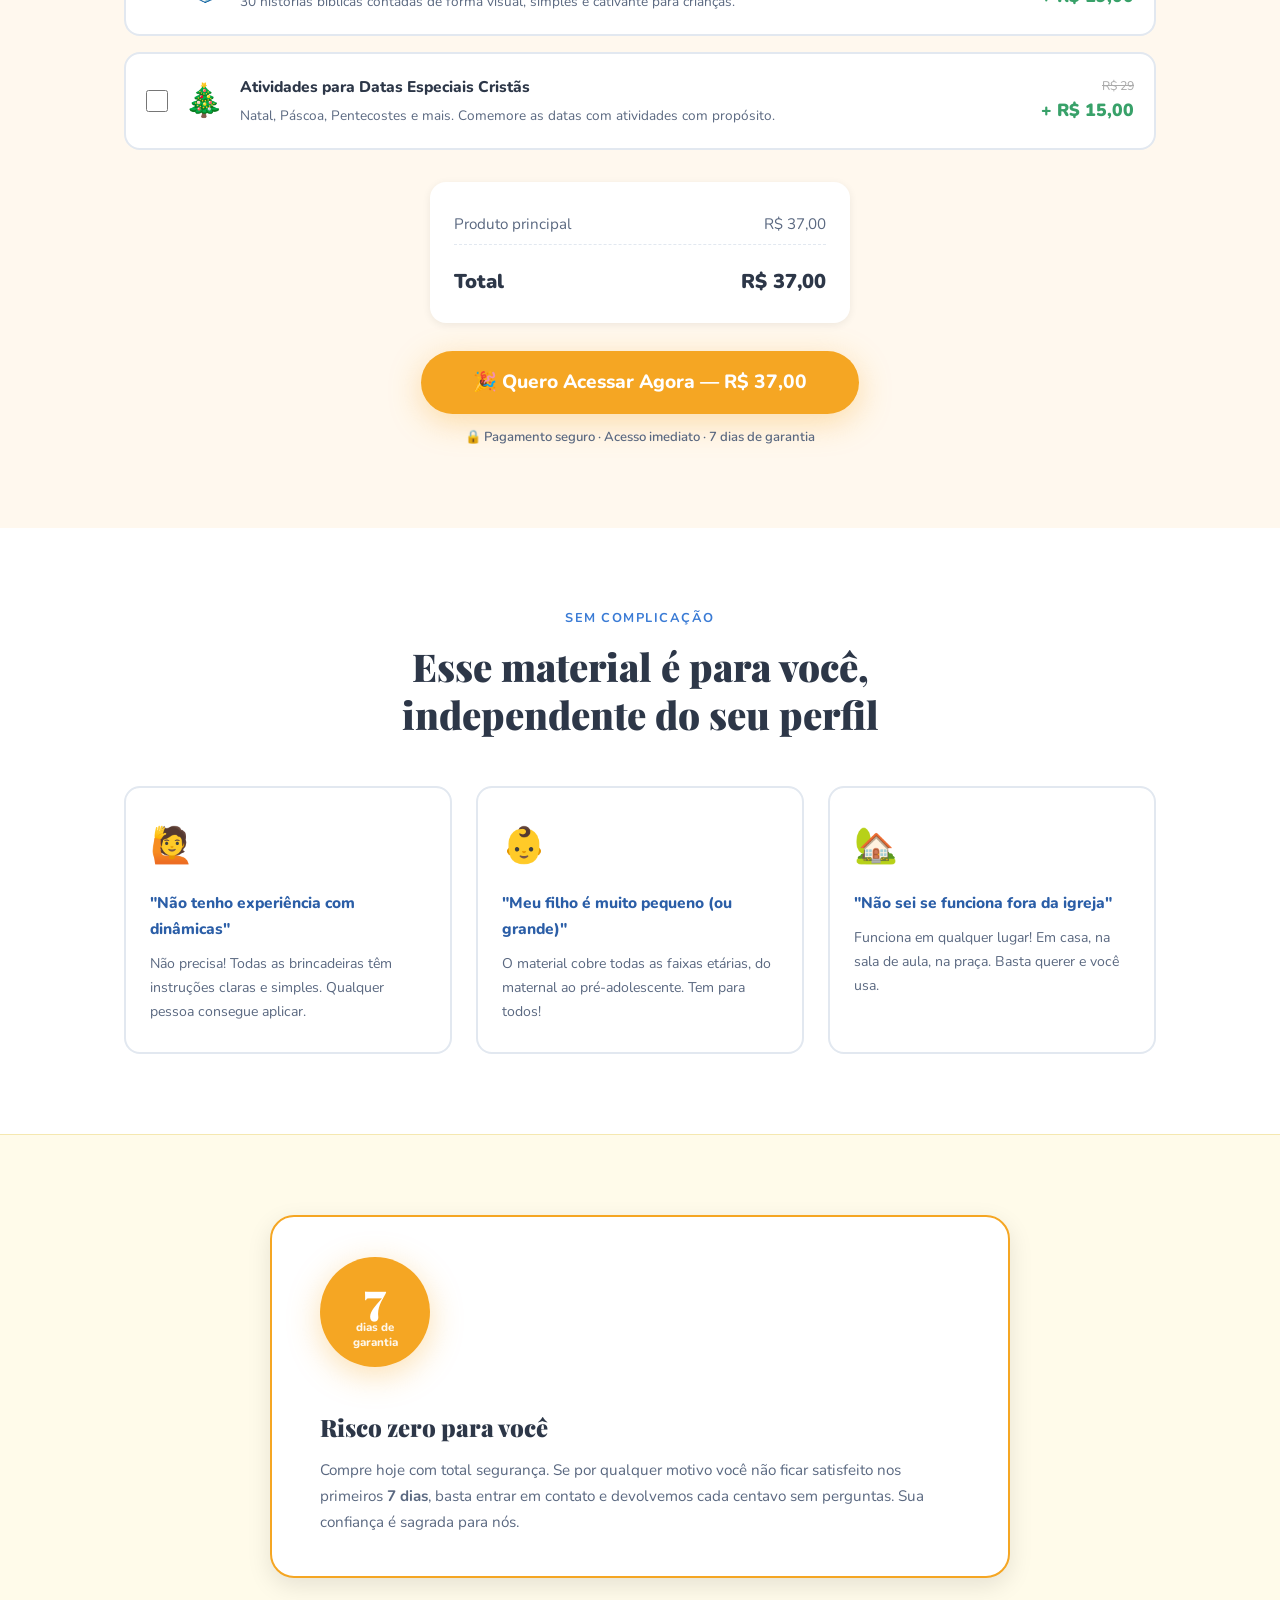
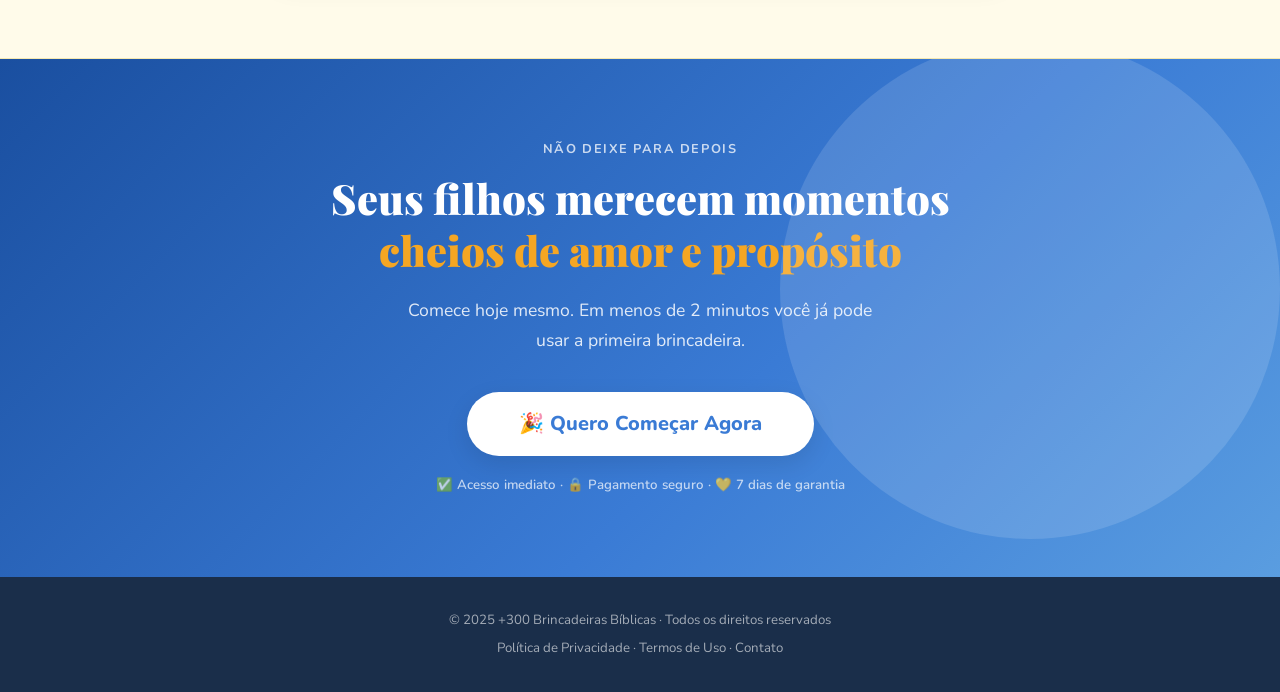
==== commit 24aeb41c: "Add files via upload" ====
--- a/index.html
+++ b/index.html
@@ -1,952 +1,402 @@
 <!DOCTYPE html>
 <html lang="pt-BR">
 <head>
-<meta charset="UTF-8">
-<meta name="viewport" content="width=device-width, initial-scale=1.0">
-<title>+300 Brincadeiras Bíblicas para Crianças</title>
-<link href="https://fonts.googleapis.com/css2?family=Playfair+Display:wght@700;900&family=Lato:wght@300;400;700&family=Dancing+Script:wght@700&display=swap" rel="stylesheet">
-<style>
-  /* =============================================
-     VARIÁVEIS
-  ============================================= */
-  :root {
-    --gold: #C9973A;
-    --gold-light: #F0C96B;
-    --gold-pale: #FDF5E6;
-    --navy: #1A2744;
-    --navy-mid: #243258;
-    --cream: #FEFAF3;
-    --warm-white: #FFFDF8;
-    --text: #2C2C2C;
-    --text-light: #5A5A5A;
-    --green: #2E7D52;
-    --green-light: #E8F5EE;
-    --red-cta: #C0392B;
-    --red-cta-dark: #96281B;
-  }
-
-  /* =============================================
-     RESET & BASE — MOBILE FIRST
-  ============================================= */
-  *, *::before, *::after { margin: 0; padding: 0; box-sizing: border-box; }
-
-  html { font-size: 16px; -webkit-text-size-adjust: 100%; }
-
-  body {
-    font-family: 'Lato', sans-serif;
-    background: var(--warm-white);
-    color: var(--text);
-    overflow-x: hidden;
-    width: 100%;
-  }
-
-  img, svg { max-width: 100%; display: block; }
-
-  /* =============================================
-     ANIMAÇÕES
-  ============================================= */
-  @keyframes fadeDown {
-    from { opacity: 0; transform: translateY(-14px); }
-    to   { opacity: 1; transform: translateY(0); }
-  }
-  @keyframes pulse {
-    0%, 100% { opacity: 0.4; }
-    50%       { opacity: 0.9; }
-  }
-
-  /* =============================================
-     URGENCY BAR
-  ============================================= */
-  .urgency-bar {
-    background: var(--red-cta);
-    color: #fff;
-    text-align: center;
-    padding: 10px 16px;
-    font-size: 0.8rem;
-    font-weight: 700;
-    line-height: 1.5;
-    position: sticky;
-    top: 0;
-    z-index: 100;
-    box-shadow: 0 2px 12px rgba(192,57,43,0.4);
-  }
-  .urgency-bar span { font-weight: 400; opacity: 0.9; }
-
-  /* =============================================
-     SEÇÕES BASE
-  ============================================= */
-  section { padding: 56px 18px; width: 100%; }
-
-  .container {
-    width: 100%;
-    max-width: 860px;
-    margin: 0 auto;
-  }
-
-  /* =============================================
-     TIPOGRAFIA BASE (mobile)
-  ============================================= */
-  .section-label {
-    display: inline-block;
-    color: var(--gold);
-    font-size: 0.7rem;
-    letter-spacing: 2.5px;
-    text-transform: uppercase;
-    font-weight: 700;
-    margin-bottom: 12px;
-  }
-
-  h2 {
-    font-family: 'Playfair Display', serif;
-    font-size: 1.55rem;
-    line-height: 1.3;
-    color: var(--navy);
-    margin-bottom: 16px;
-    word-wrap: break-word;
-  }
-  h2 span { color: var(--gold); }
-
-  p {
-    font-size: 0.97rem;
-    line-height: 1.8;
-    color: var(--text-light);
-    margin-bottom: 14px;
-    word-wrap: break-word;
-  }
-  p strong { color: var(--text); }
-
-  /* ── CONTRASTE: fundos escuros (navy / marrom) ── */
-  .hero p strong,
-  .solution p strong,
-  .testimonials p strong,
-  .guarantee-text p strong,
-  .offer p strong,
-  .final-cta p strong { color: #fff; }
-
-  /* ── CONTRASTE: benefit-list usa div, não p ── */
-  .benefit-list li div { color: var(--text); font-size: 0.93rem; }
-  .benefit-list li div strong { color: var(--navy); }
-
-  /* ── CONTRASTE: product-box (fundo creme) ── */
-
-  /* ── CONTRASTE: pain-card texto mais legível ── */
-  .pain-card p { color: var(--text); }
-
-  /* ── CONTRASTE: objeções (fundo gold-pale) ── */
-  .obj-a { color: var(--text) !important; }
-
-  /* ── CONTRASTE: includes e bonus (fundos claros) ── */
-  .include-item p { color: var(--text) !important; }
-  .bonus-card p   { color: var(--text) !important; }
-
-  /* ── CONTRASTE: depoimentos role mais visível ── */
-  .testi-role { color: rgba(255,255,255,0.65) !important; }
-
-  /* ── CONTRASTE: footer mais legível ── */
-  footer p { color: rgba(255,255,255,0.55) !important; }
-
-  /* ── CONTRASTE: how/steps texto ── */
-  .step-text p { color: var(--text) !important; }
-
-  /* ── CONTRASTE: secure-note ── */
-  .secure-note { color: #777 !important; }
-
-  /* =============================================
-     HERO
-  ============================================= */
-  .hero {
-    background: linear-gradient(160deg, var(--navy) 0%, #0F1A35 60%, #1E2E50 100%);
-    position: relative;
-    overflow: hidden;
-    padding: 52px 18px 60px;
-    text-align: center;
-  }
-
-  .hero-badge {
-    display: inline-block;
-    background: rgba(201,151,58,0.18);
-    border: 1px solid rgba(201,151,58,0.45);
-    color: var(--gold-light);
-    font-size: 0.65rem;
-    letter-spacing: 2px;
-    text-transform: uppercase;
-    padding: 6px 14px;
-    border-radius: 30px;
-    margin-bottom: 20px;
-    animation: fadeDown 0.8s ease both;
-  }
-
-  .hero h1 {
-    font-family: 'Playfair Display', serif;
-    font-size: 1.7rem;
-    font-weight: 900;
-    color: #fff;
-    line-height: 1.25;
-    margin: 0 auto 18px;
-    animation: fadeDown 0.9s 0.1s ease both;
-    word-wrap: break-word;
-  }
-  .hero h1 span { color: var(--gold-light); font-style: italic; }
-
-  .hero-sub {
-    font-size: 0.97rem;
-    color: rgba(255,255,255,0.82);
-    margin: 0 auto 30px;
-    line-height: 1.75;
-    font-weight: 300;
-    animation: fadeDown 1s 0.2s ease both;
-  }
-
-  .hero-cta {
-    display: block;
-    width: 100%;
-    background: linear-gradient(135deg, var(--red-cta), var(--red-cta-dark));
-    color: #fff;
-    font-size: 1rem;
-    font-weight: 700;
-    padding: 18px 20px;
-    border-radius: 50px;
-    text-decoration: none;
-    box-shadow: 0 8px 24px rgba(192,57,43,0.4);
-    transition: transform 0.2s, box-shadow 0.2s;
-    animation: fadeDown 1.1s 0.3s ease both;
-    text-align: center;
-    line-height: 1.4;
-  }
-
-  .hero-scroll-hint {
-    color: rgba(255,255,255,0.4);
-    font-size: 0.75rem;
-    letter-spacing: 2px;
-    text-transform: uppercase;
-    margin-top: 36px;
-    animation: pulse 2s infinite;
-  }
-
-  /* =============================================
-     DOR
-  ============================================= */
-  .pain { background: var(--cream); border-top: 4px solid var(--gold); }
-
-  .pain-card {
-    background: #fff;
-    border-left: 4px solid var(--gold);
-    border-radius: 4px 10px 10px 4px;
-    padding: 16px 18px;
-    margin-bottom: 14px;
-    box-shadow: 0 2px 10px rgba(0,0,0,0.05);
-  }
-  .pain-card p { margin-bottom: 0; font-size: 0.93rem; }
-  .pain-card strong { color: var(--navy); }
-
-  /* =============================================
-     SOLUÇÃO
-  ============================================= */
-  .solution { background: var(--navy); color: #fff; text-align: center; }
-  .solution h2 { color: #fff; }
-  .solution h2 span { color: var(--gold-light); }
-  .solution p { color: rgba(255,255,255,0.88); }
-
-  .product-box {
-    background: linear-gradient(135deg, #fff8ee, #fff);
-    border: 2px solid var(--gold);
-    border-radius: 16px;
-    padding: 24px 20px;
-    margin-top: 28px;
-    text-align: left;
-    box-shadow: 0 12px 40px rgba(201,151,58,0.18);
-  }
-  .product-box h3 {
-    font-family: 'Playfair Display', serif;
-    font-size: 1.2rem;
-    color: var(--navy);
-    margin-bottom: 10px;
-    line-height: 1.3;
-  }
-  .product-box p { color: var(--text); margin-bottom: 0; font-size: 0.93rem; }
-  .product-box p strong { color: var(--navy); }
-
-  /* =============================================
-     BENEFÍCIOS
-  ============================================= */
-  .benefits { background: var(--gold-pale); }
-
-  .benefit-list { list-style: none; margin-top: 24px; }
-  .benefit-list li {
-    display: flex;
-    align-items: flex-start;
-    gap: 14px;
-    padding: 15px 0;
-    border-bottom: 1px solid rgba(201,151,58,0.2);
-    font-size: 0.93rem;
-    line-height: 1.7;
-    color: var(--text);
-  }
-  .benefit-list li:last-child { border-bottom: none; }
-
-  .benefit-icon {
-    width: 34px;
-    height: 34px;
-    min-width: 34px;
-    background: var(--gold);
-    color: #fff;
-    border-radius: 50%;
-    display: flex;
-    align-items: center;
-    justify-content: center;
-    font-size: 0.95rem;
-    margin-top: 1px;
-  }
-
-  /* =============================================
-     INCLUDES
-  ============================================= */
-  .includes { background: #fff; }
-
-  .include-grid {
-    display: grid;
-    grid-template-columns: 1fr;
-    gap: 14px;
-    margin-top: 28px;
-  }
-
-  .include-item {
-    background: var(--green-light);
-    border-top: 3px solid var(--green);
-    border-radius: 0 0 10px 10px;
-    padding: 20px 18px;
-    text-align: center;
-  }
-  .include-item .icon { font-size: 2rem; margin-bottom: 10px; display: block; }
-  .include-item h4 { font-family: 'Playfair Display', serif; color: var(--navy); font-size: 1rem; margin-bottom: 6px; }
-  .include-item p { font-size: 0.87rem; color: var(--text-light); margin-bottom: 0; }
-
-  /* =============================================
-     COMO FUNCIONA
-  ============================================= */
-  .how { background: var(--cream); }
-
-  .steps { display: flex; flex-direction: column; gap: 0; margin-top: 28px; }
-
-  .step {
-    display: flex;
-    align-items: flex-start;
-    gap: 16px;
-    padding: 20px 0;
-    border-bottom: 1px dashed rgba(201,151,58,0.3);
-  }
-  .step:last-child { border-bottom: none; }
-
-  .step-num {
-    width: 44px;
-    height: 44px;
-    min-width: 44px;
-    background: var(--navy);
-    color: var(--gold-light);
-    border-radius: 50%;
-    display: flex;
-    align-items: center;
-    justify-content: center;
-    font-family: 'Playfair Display', serif;
-    font-size: 1.2rem;
-    font-weight: 900;
-  }
-  .step-text h4 { font-size: 0.97rem; font-weight: 700; color: var(--navy); margin-bottom: 5px; }
-  .step-text p { font-size: 0.9rem; margin-bottom: 0; }
-
-  /* =============================================
-     DEPOIMENTOS
-  ============================================= */
-  .testimonials { background: var(--navy); }
-  .testimonials h2 { color: #fff; }
-  .testimonials h2 span { color: var(--gold-light); }
-
-  .testi-grid {
-    display: grid;
-    grid-template-columns: 1fr;
-    gap: 16px;
-    margin-top: 28px;
-  }
-
-  .testi-card {
-    background: rgba(255,255,255,0.07);
-    border: 1px solid rgba(201,151,58,0.3);
-    border-radius: 14px;
-    padding: 22px 18px;
-  }
-  .testi-stars { color: var(--gold-light); font-size: 0.95rem; margin-bottom: 12px; letter-spacing: 2px; }
-  .testi-card p { color: rgba(255,255,255,0.85); font-size: 0.9rem; font-style: italic; line-height: 1.75; margin-bottom: 16px; }
-  .testi-author { color: var(--gold-light); font-weight: 700; font-size: 0.85rem; }
-  .testi-role { color: rgba(255,255,255,0.45); font-size: 0.78rem; }
-
-  /* =============================================
-     OBJEÇÕES
-  ============================================= */
-  .objections { background: #fff; }
-
-  .obj-item {
-    border-left: 4px solid var(--gold);
-    background: var(--gold-pale);
-    border-radius: 4px 10px 10px 4px;
-    padding: 18px 16px;
-    margin-bottom: 16px;
-  }
-  .obj-q { font-weight: 700; color: var(--navy); font-size: 0.93rem; margin-bottom: 8px; line-height: 1.5; }
-  .obj-a { font-size: 0.9rem; color: var(--text-light); line-height: 1.75; margin-bottom: 0; }
-
-  /* =============================================
-     BÔNUS
-  ============================================= */
-  .bonus { background: var(--green-light); }
-  .bonus h2 { color: var(--navy); }
-
-  .bonus-grid {
-    display: grid;
-    grid-template-columns: 1fr;
-    gap: 18px;
-    margin-top: 28px;
-  }
-
-  .bonus-card {
-    background: #fff;
-    border: 2px solid var(--green);
-    border-radius: 14px;
-    padding: 26px 20px 22px;
-    position: relative;
-    overflow: hidden;
-  }
-  .bonus-card::before {
-    content: 'BÔNUS';
-    position: absolute;
-    top: 13px;
-    right: -22px;
-    background: var(--green);
-    color: #fff;
-    font-size: 0.6rem;
-    letter-spacing: 2px;
-    font-weight: 700;
-    padding: 5px 30px;
-    transform: rotate(35deg);
-  }
-  .bonus-card .icon { font-size: 2rem; margin-bottom: 14px; display: block; }
-  .bonus-card h4 { font-family: 'Playfair Display', serif; color: var(--navy); font-size: 1.05rem; margin-bottom: 8px; line-height: 1.35; }
-  .bonus-card p { font-size: 0.88rem; color: var(--text-light); margin-bottom: 12px; }
-  .bonus-value { font-size: 0.8rem; color: var(--green); font-weight: 700; }
-
-  /* =============================================
-     OFERTA
-  ============================================= */
-  .offer {
-    background: linear-gradient(135deg, #0F1A35, var(--navy-mid));
-    text-align: center;
-    position: relative;
-    overflow: hidden;
-  }
-  .offer h2 { color: #fff; }
-  .offer h2 span { color: var(--gold-light); }
-
-  .offer-box {
-    background: #fff;
-    border-radius: 18px;
-    padding: 44px 18px 28px;
-    max-width: 520px;
-    margin: 30px auto 0;
-    box-shadow: 0 20px 60px rgba(0,0,0,0.3);
-    position: relative;
-  }
-
-  .offer-tag {
-    position: absolute;
-    top: -16px;
-    left: 50%;
-    transform: translateX(-50%);
-    background: var(--gold);
-    color: #fff;
-    font-size: 0.68rem;
-    font-weight: 700;
-    letter-spacing: 1.5px;
-    text-transform: uppercase;
-    padding: 7px 20px;
-    border-radius: 30px;
-    white-space: nowrap;
-  }
-
-  .offer-product-name {
-    font-family: 'Playfair Display', serif;
-    font-size: 1.15rem;
-    color: var(--navy);
-    margin-bottom: 5px;
-    line-height: 1.35;
-  }
-  .offer-subtitle { font-size: 0.82rem; color: var(--text-light); margin-bottom: 22px; }
-
-  .price-old { font-size: 0.9rem; color: #aaa; text-decoration: line-through; margin-bottom: 4px; }
-  .price-new {
-    font-family: 'Playfair Display', serif;
-    font-size: 2.8rem;
-    font-weight: 900;
-    color: var(--navy);
-    line-height: 1;
-    margin-bottom: 5px;
-  }
-  .price-new span { font-size: 1.5rem; }
-  .price-desc { font-size: 0.8rem; color: var(--text-light); margin-bottom: 22px; }
-
-  .cta-btn {
-    display: block;
-    width: 100%;
-    background: linear-gradient(135deg, #27AE60, #1E8449);
-    color: #fff;
-    font-size: 1rem;
-    font-weight: 700;
-    padding: 20px 18px;
-    border-radius: 50px;
-    text-decoration: none;
-    box-shadow: 0 8px 24px rgba(39,174,96,0.38);
-    transition: transform 0.2s, box-shadow 0.2s;
-    margin-bottom: 12px;
-    line-height: 1.35;
-    text-align: center;
-  }
-  .cta-btn .cta-sub { display: block; font-size: 0.73rem; font-weight: 400; opacity: 0.88; margin-top: 4px; }
-  .secure-note { font-size: 0.76rem; color: #aaa; margin-top: 8px; margin-bottom: 0; }
-
-  /* =============================================
-     GARANTIA
-  ============================================= */
-  .guarantee { background: var(--navy); text-align: center; }
-  .guarantee h2 { color: #fff; }
-  .guarantee h2 span { color: var(--gold-light); }
-
-  .guarantee-box {
-    display: flex;
-    flex-direction: column;
-    align-items: center;
-    gap: 20px;
-    background: rgba(255,255,255,0.06);
-    border: 1px solid rgba(201,151,58,0.3);
-    border-radius: 18px;
-    padding: 28px 18px;
-    max-width: 580px;
-    margin: 28px auto 0;
-    text-align: center;
-  }
-  .guarantee-badge {
-    width: 76px;
-    height: 76px;
-    min-width: 76px;
-    background: var(--gold);
-    border-radius: 50%;
-    display: flex;
-    align-items: center;
-    justify-content: center;
-    font-size: 2.2rem;
-  }
-  .guarantee-text h4 { color: var(--gold-light); font-family: 'Playfair Display', serif; font-size: 1.15rem; margin-bottom: 8px; }
-  .guarantee-text p { color: rgba(255,255,255,0.75); font-size: 0.9rem; margin-bottom: 0; line-height: 1.7; }
-
-  /* =============================================
-     FINAL CTA
-  ============================================= */
-  .final-cta {
-    background: linear-gradient(160deg, #1C0A00, #3D1F00);
-    text-align: center;
-    padding: 72px 18px;
-    position: relative;
-    overflow: hidden;
-  }
-  .final-cta .section-label { color: var(--gold-light); }
-  .final-cta h2 { color: #fff; font-size: 1.55rem; margin: 0 auto 16px; }
-  .final-cta h2 span { color: var(--gold-light); }
-  .final-cta p { color: rgba(255,255,255,0.7); margin: 0 auto 32px; }
-  .final-cta .cta-btn { max-width: 100%; font-size: 1rem; padding: 20px 18px; }
-
-  .verse {
-    font-family: 'Dancing Script', cursive;
-    font-size: 1.05rem;
-    color: rgba(255,255,255,0.38);
-    margin-top: 36px;
-    font-style: italic;
-    line-height: 1.6;
-    padding: 0 8px;
-  }
-
-  /* =============================================
-     FOOTER
-  ============================================= */
-  footer { background: #0A0F1E; text-align: center; padding: 24px 16px; }
-  footer p { font-size: 0.75rem; color: rgba(255,255,255,0.3); margin-bottom: 0; line-height: 1.7; }
-
-  /* =============================================
-     TABLET & DESKTOP — progressive enhancement
-  ============================================= */
-  @media (min-width: 600px) {
-    .urgency-bar { font-size: 0.9rem; padding: 13px 20px; }
-
-    section { padding: 80px 24px; }
-
-    h2 { font-size: 2rem; }
-    p  { font-size: 1.03rem; }
-
-    .hero { padding: 80px 24px 90px; }
-    .hero h1 { font-size: 2.4rem; }
-    .hero-sub { font-size: 1.1rem; }
-    .hero-cta { display: inline-block; width: auto; padding: 18px 44px; font-size: 1.1rem; }
-
-    .include-grid { grid-template-columns: repeat(2, 1fr); gap: 20px; }
-    .testi-grid   { grid-template-columns: repeat(2, 1fr); gap: 20px; }
-    .bonus-grid   { grid-template-columns: repeat(2, 1fr); gap: 20px; }
-
-    .offer-box { padding: 48px 36px 36px; }
-    .price-new { font-size: 3.4rem; }
-    .price-new span { font-size: 1.8rem; }
-    .cta-btn { font-size: 1.1rem; padding: 22px 32px; }
-
-    .guarantee-box { flex-direction: row; text-align: left; padding: 36px 36px; gap: 28px; }
-    .guarantee-badge { width: 90px; height: 90px; font-size: 2.4rem; }
-
-    .final-cta { padding: 100px 24px; }
-    .final-cta h2 { font-size: 2rem; }
-    .final-cta .cta-btn { max-width: 480px; display: inline-block; width: auto; }
-    .verse { font-size: 1.2rem; }
-  }
-
-  @media (min-width: 900px) {
-    h2 { font-size: 2.6rem; }
-    .hero h1 { font-size: 3.2rem; }
-    .hero-sub { font-size: 1.25rem; }
-    .include-grid { grid-template-columns: repeat(3, 1fr); }
-    .testi-grid   { grid-template-columns: repeat(3, 1fr); }
-    .final-cta h2 { font-size: 2.8rem; }
-  }
-</style>
+  <meta charset="UTF-8" />
+  <meta name="viewport" content="width=device-width, initial-scale=1.0" />
+  <title>+300 Brincadeiras Bíblicas para Crianças</title>
+  <link rel="stylesheet" href="styles.css" />
+  <link rel="preconnect" href="https://fonts.googleapis.com" />
+  <link rel="preconnect" href="https://fonts.gstatic.com" crossorigin />
+  <link href="https://fonts.googleapis.com/css2?family=Nunito:wght@400;600;700;800;900&family=Playfair+Display:wght@700;900&display=swap" rel="stylesheet" />
 </head>
 <body>
 
-<!-- URGENCY BAR -->
-<div class="urgency-bar">
-  🔥 OFERTA POR TEMPO LIMITADO — De R$49,90 por apenas <strong>R$19,90</strong> <span>| Encerra em breve</span>
-</div>
-
-<!-- HERO -->
-<section class="hero">
-  <div class="hero-badge">✦ Para pais, professores e líderes cristãos ✦</div>
-  <h1>E se ensinar a Bíblia para seus filhos fosse <span>tão divertido quanto uma brincadeira?</span></h1>
-  <p class="hero-sub">Descubra as mais de 300 brincadeiras bíblicas que transformam crianças desinteressadas em crianças apaixonadas por Deus — sem precisar ser pastor, pedagogo ou ter horas livres.</p>
-  <a href="https://pay.cakto.com.br/39jukvr_818091" class="hero-cta">✨ Quero ensinar meus filhos com propósito</a>
-  <p class="hero-scroll-hint">▼ continue lendo ▼</p>
-</section>
-
-<!-- DOR -->
-<section class="pain">
-  <div class="container">
-    <span class="section-label">Você se identifica?</span>
-    <h2>A luta real de quem quer ensinar a fé para as crianças…</h2>
-    <p>Você ama Deus. Você quer que seus filhos — ou as crianças do seu ministério — também amem. Mas quando chega a hora de ensinar, bate aquela travada. Você já passou por isso?</p>
-
-    <div class="pain-card">
-      <p>😔 <strong>"Já tentei contar histórias bíblicas e as crianças ficam olhando pro teto após 3 minutos..."</strong> — Você faz o possível, mas a atenção delas vai embora rápido demais.</p>
-    </div>
-    <div class="pain-card">
-      <p>😰 <strong>"A escola bíblica tá parecendo obrigação pra elas, não algo que elas amam..."</strong> — E você sente que está perdendo uma janela preciosa na vida delas.</p>
-    </div>
-    <div class="pain-card">
-      <p>😓 <strong>"Não sou criativo(a) o suficiente para inventar atividades por conta própria..."</strong> — A semana passa voando e você entra na aula de mãos vazias, improvisando.</p>
-    </div>
-    <div class="pain-card">
-      <p>🙁 <strong>"Quero que meu filho aprenda valores cristãos, mas ele só quer saber de tela..."</strong> — A concorrência é dura. E o evangelho precisa ser apresentado de um jeito que prenda a atenção.</p>
-    </div>
-
-    <p style="margin-top: 30px;">Se você se identificou com pelo menos um desses cenários, saiba: <strong>você não está sozinho(a). E tem solução.</strong></p>
+  <!-- ===== HERO SECTION ===== -->
+  <section class="hero" id="hero">
+    <div class="hero__bg-shapes">
+      <span class="shape shape--1"></span>
+      <span class="shape shape--2"></span>
+      <span class="shape shape--3"></span>
+    </div>
+    <div class="container hero__inner">
+      <div class="hero__text fade-in">
+        <p class="hero__tag">✨ Para pais, professores e líderes infantis</p>
+        <h1 class="hero__headline">
+          Transforme momentos comuns em
+          <span class="highlight">experiências inesquecíveis</span>
+          com seus filhos
+        </h1>
+        <p class="hero__sub">
+          Acesse hoje mesmo <strong>+300 brincadeiras bíblicas</strong> prontas para usar —
+          em casa, na escola ou na igreja — e veja seus filhos aprenderem a Palavra de Deus <strong>sorrindo</strong>.
+        </p>
+        <a href="#order" class="btn btn--primary btn--lg hero__cta">
+          🎉 Quero Acessar Agora
+        </a>
+        <p class="hero__reassurance">🔒 Acesso imediato · 7 dias de garantia · Pagamento seguro</p>
+      </div>
+      <div class="hero__mockup fade-in fade-in--delay">
+        <div class="product-cover">
+          <div class="product-cover__inner">
+            <div class="product-cover__cross">✞</div>
+            <p class="product-cover__label">+300</p>
+            <h2 class="product-cover__title">Brincadeiras<br/>Bíblicas</h2>
+            <p class="product-cover__sub">para Crianças</p>
+            <div class="product-cover__stars">⭐⭐⭐⭐⭐</div>
+          </div>
+        </div>
+        <div class="product-badge">
+          <span>🚀 Acesso<br/>Imediato</span>
+        </div>
+      </div>
+    </div>
+  </section>
+
+  <!-- ===== SEÇÃO DE DOR ===== -->
+  <section class="pain" id="pain">
+    <div class="container">
+      <p class="section__eyebrow">Você se identifica com isso?</p>
+      <h2 class="section__title">Criar momentos com significado<br/>não deveria ser tão difícil…</h2>
+      <div class="pain__grid">
+        <div class="pain__card fade-in">
+          <span class="pain__icon">📱</span>
+          <p>"Meu filho só quer saber de celular. Não sei como prender a atenção dele."</p>
+        </div>
+        <div class="pain__card fade-in">
+          <span class="pain__icon">😟</span>
+          <p>"Quero ensinar valores cristãos, mas não sei por onde começar."</p>
+        </div>
+        <div class="pain__card fade-in">
+          <span class="pain__icon">💭</span>
+          <p>"Fico sem ideias de atividades divertidas e que tenham propósito."</p>
+        </div>
+        <div class="pain__card fade-in">
+          <span class="pain__icon">⏰</span>
+          <p>"Não tenho tempo para planejar dinâmicas. Preciso de algo pronto."</p>
+        </div>
+      </div>
+      <div class="pain__arrow">↓</div>
+      <p class="pain__bridge">Se você já sentiu isso, a solução chegou.</p>
+    </div>
+  </section>
+
+  <!-- ===== SEÇÃO DE TRANSFORMAÇÃO ===== -->
+  <section class="transform" id="transform">
+    <div class="container">
+      <p class="section__eyebrow">Com +300 Brincadeiras Bíblicas você vai…</p>
+      <h2 class="section__title">Viver momentos que seus filhos<br/><span class="highlight">nunca vão esquecer</span></h2>
+      <div class="transform__grid">
+        <div class="transform__item fade-in">
+          <div class="transform__icon">💛</div>
+          <h3>Conexão real</h3>
+          <p>Fortaleça o vínculo com seus filhos em brincadeiras cheias de amor e aprendizado.</p>
+        </div>
+        <div class="transform__item fade-in">
+          <div class="transform__icon">📖</div>
+          <h3>Bíblia de forma divertida</h3>
+          <p>Ensine a Palavra de Deus de um jeito que a criança entende, sorri e guarda no coração.</p>
+        </div>
+        <div class="transform__item fade-in">
+          <div class="transform__icon">🙌</div>
+          <h3>Crianças mais engajadas</h3>
+          <p>Diga adeus ao "tô entediado". As brincadeiras foram pensadas para prender a atenção.</p>
+        </div>
+        <div class="transform__item fade-in">
+          <div class="transform__icon">🏡</div>
+          <h3>Família mais unida</h3>
+          <p>Momentos em família com propósito. Memórias afetivas que duram a vida toda.</p>
+        </div>
+      </div>
+    </div>
+  </section>
+
+  <!-- ===== O QUE VOCÊ VAI ENCONTRAR ===== -->
+  <section class="contents" id="contents">
+    <div class="container">
+      <p class="section__eyebrow">O que está incluído</p>
+      <h2 class="section__title">Tudo que você precisa<br/>está aqui, pronto para usar</h2>
+      <div class="contents__grid">
+        <div class="contents__card fade-in">
+          <span class="contents__num">+300</span>
+          <h3>Brincadeiras prontas</h3>
+          <p>Atividades bíblicas completas, testadas e aprovadas por famílias e igrejas.</p>
+        </div>
+        <div class="contents__card fade-in">
+          <span class="contents__num">🎂</span>
+          <h3>Para todas as idades</h3>
+          <p>Do maternal ao pré-adolescente. Cada faixa etária tem atividades adequadas.</p>
+        </div>
+        <div class="contents__card fade-in">
+          <span class="contents__num">🏫</span>
+          <h3>Casa, igreja e escola</h3>
+          <p>Dinâmicas adaptáveis a qualquer ambiente. Sem precisar de materiais caros.</p>
+        </div>
+        <div class="contents__card fade-in">
+          <span class="contents__num">⚡</span>
+          <h3>Explicações simples</h3>
+          <p>Instruções diretas, fáceis de entender e aplicar — mesmo sem experiência.</p>
+        </div>
+        <div class="contents__card fade-in">
+          <span class="contents__num">✝️</span>
+          <h3>Aplicação da Palavra</h3>
+          <p>Cada brincadeira conecta a diversão a uma lição bíblica real e significativa.</p>
+        </div>
+        <div class="contents__card fade-in">
+          <span class="contents__num">📲</span>
+          <h3>Acesso digital imediato</h3>
+          <p>Baixe agora e já comece a usar. Funciona no celular, tablet e computador.</p>
+        </div>
+      </div>
+    </div>
+  </section>
+
+  <!-- ===== COMO FUNCIONA ===== -->
+  <section class="how" id="how">
+    <div class="container">
+      <p class="section__eyebrow">Simples assim</p>
+      <h2 class="section__title">Em menos de 2 minutos<br/>você já pode começar</h2>
+      <div class="how__steps">
+        <div class="how__step fade-in">
+          <div class="how__num">1</div>
+          <h3>Clique em comprar</h3>
+          <p>Escolha o que faz mais sentido para você. É rápido e seguro.</p>
+        </div>
+        <div class="how__arrow">→</div>
+        <div class="how__step fade-in">
+          <div class="how__num">2</div>
+          <h3>Preencha seus dados</h3>
+          <p>Escolha os extras que quiser e finalize com total segurança.</p>
+        </div>
+        <div class="how__arrow">→</div>
+        <div class="how__step fade-in">
+          <div class="how__num">3</div>
+          <h3>Acesso imediato</h3>
+          <p>Receba o link no e-mail e comece a usar ainda hoje!</p>
+        </div>
+      </div>
+      <div class="how__badge fade-in">
+        ⚡ Acesso em menos de 2 minutos
+      </div>
+    </div>
+  </section>
+
+  <!-- ===== PROVA SOCIAL ===== -->
+  <section class="testimonials" id="testimonials">
+    <div class="container">
+      <p class="section__eyebrow">O que as famílias estão dizendo</p>
+      <h2 class="section__title">Mais de mil famílias já transformaram<br/>seus momentos</h2>
+      <div class="testimonials__grid">
+        <div class="testimonial fade-in">
+          <div class="testimonial__stars">⭐⭐⭐⭐⭐</div>
+          <p class="testimonial__text">"Minha filha de 6 anos pediu pra fazer as brincadeiras todos os dias! Ela passou a pedir pra ler a Bíblia antes de dormir. Não acreditei quando aconteceu."</p>
+          <div class="testimonial__author">
+            <div class="testimonial__avatar">AM</div>
+            <div>
+              <strong>Ana Maria S.</strong>
+              <span>Mãe de 2 filhos · São Paulo</span>
+            </div>
+          </div>
+        </div>
+        <div class="testimonial fade-in">
+          <div class="testimonial__stars">⭐⭐⭐⭐⭐</div>
+          <p class="testimonial__text">"Sou professora de escola dominical e estava sempre repetindo as mesmas atividades. Com esse material, as crianças ficam animadas toda semana. Recomendo demais!"</p>
+          <div class="testimonial__author">
+            <div class="testimonial__avatar">RO</div>
+            <div>
+              <strong>Roberta Oliveira</strong>
+              <span>Professora de E.D. · Belo Horizonte</span>
+            </div>
+          </div>
+        </div>
+        <div class="testimonial fade-in">
+          <div class="testimonial__stars">⭐⭐⭐⭐⭐</div>
+          <p class="testimonial__text">"Meu marido e eu usamos no culto infantil da nossa igreja. Foi uma revolução! As crianças não querem mais ir embora. Simples, prático e cheio de significado."</p>
+          <div class="testimonial__author">
+            <div class="testimonial__avatar">CL</div>
+            <div>
+              <strong>Claudia &amp; Ricardo L.</strong>
+              <span>Líderes de Ministério Infantil · Curitiba</span>
+            </div>
+          </div>
+        </div>
+        <div class="testimonial fade-in">
+          <div class="testimonial__stars">⭐⭐⭐⭐⭐</div>
+          <p class="testimonial__text">"Comprei sem muita expectativa e me surpreendi. É muito conteúdo de qualidade. Uso em casa com meus três filhos toda semana. Vale cada centavo!"</p>
+          <div class="testimonial__author">
+            <div class="testimonial__avatar">MP</div>
+            <div>
+              <strong>Marcos Pereira</strong>
+              <span>Pai de 3 filhos · Fortaleza</span>
+            </div>
+          </div>
+        </div>
+      </div>
+    </div>
+  </section>
+
+  <!-- ===== ORDER BUMPS ===== -->
+  <section class="order" id="order">
+    <div class="container">
+      <p class="section__eyebrow">Seu pedido</p>
+      <h2 class="section__title">Escolha o que você quer levar hoje</h2>
+
+      <!-- Produto principal -->
+      <div class="order__main fade-in">
+        <div class="order__main-badge">✅ Incluído no seu pedido</div>
+        <div class="order__main-info">
+          <h3>+300 Brincadeiras Bíblicas para Crianças</h3>
+          <p>Acesso digital imediato. Mais de 300 atividades prontas para usar em qualquer lugar.</p>
+        </div>
+        <div class="order__main-price">
+          <span class="price__old">De R$ 97,00</span>
+          <span class="price__current">R$ 37,00</span>
+        </div>
+      </div>
+
+      <!-- Order bumps -->
+      <p class="order__bumps-title">🎁 Potencialize ainda mais com esses extras:</p>
+      <div class="order__bumps" id="orderBumps">
+
+        <label class="bump" id="bump1">
+          <input type="checkbox" class="bump__check" data-price="17" data-id="bump1" />
+          <div class="bump__icon">🎤</div>
+          <div class="bump__info">
+            <h4>Dinâmicas para Culto Infantil</h4>
+            <p>50 dinâmicas exclusivas para tornar o culto infantil mais animado e participativo.</p>
+          </div>
+          <div class="bump__price">
+            <span class="price__old">R$ 37</span>
+            <span class="price__bump">+ R$ 17,00</span>
+          </div>
+        </label>
+
+        <label class="bump" id="bump2">
+          <input type="checkbox" class="bump__check" data-price="19" data-id="bump2" />
+          <div class="bump__icon">📚</div>
+          <div class="bump__info">
+            <h4>Histórias Bíblicas Ilustradas</h4>
+            <p>30 histórias bíblicas contadas de forma visual, simples e cativante para crianças.</p>
+          </div>
+          <div class="bump__price">
+            <span class="price__old">R$ 47</span>
+            <span class="price__bump">+ R$ 19,00</span>
+          </div>
+        </label>
+
+        <label class="bump" id="bump3">
+          <input type="checkbox" class="bump__check" data-price="15" data-id="bump3" />
+          <div class="bump__icon">🎄</div>
+          <div class="bump__info">
+            <h4>Atividades para Datas Especiais Cristãs</h4>
+            <p>Natal, Páscoa, Pentecostes e mais. Comemore as datas com atividades com propósito.</p>
+          </div>
+          <div class="bump__price">
+            <span class="price__old">R$ 29</span>
+            <span class="price__bump">+ R$ 15,00</span>
+          </div>
+        </label>
+
+      </div>
+
+      <!-- Totalizador -->
+      <div class="order__total fade-in" id="orderTotal">
+        <div class="order__total-row">
+          <span>Produto principal</span>
+          <span>R$ 37,00</span>
+        </div>
+        <div class="order__total-row" id="extrasRow" style="display:none;">
+          <span>Extras selecionados</span>
+          <span id="extrasValue">R$ 0,00</span>
+        </div>
+        <div class="order__total-final">
+          <span>Total</span>
+          <span id="totalValue">R$ 37,00</span>
+        </div>
+      </div>
+
+      <button class="btn btn--primary btn--xl order__cta" id="buyBtn">
+        🎉 Quero Acessar Agora — R$ <span id="ctaPrice">37,00</span>
+      </button>
+      <p class="order__guarantee-note">🔒 Pagamento seguro · Acesso imediato · 7 dias de garantia</p>
+    </div>
+  </section>
+
+  <!-- ===== QUEBRA DE OBJEÇÕES ===== -->
+  <section class="objections" id="objections">
+    <div class="container">
+      <p class="section__eyebrow">Sem complicação</p>
+      <h2 class="section__title">Esse material é para você,<br/>independente do seu perfil</h2>
+      <div class="objections__grid">
+        <div class="objection__card fade-in">
+          <span class="objection__icon">🙋</span>
+          <h3>"Não tenho experiência com dinâmicas"</h3>
+          <p>Não precisa! Todas as brincadeiras têm instruções claras e simples. Qualquer pessoa consegue aplicar.</p>
+        </div>
+        <div class="objection__card fade-in">
+          <span class="objection__icon">👶</span>
+          <h3>"Meu filho é muito pequeno (ou grande)"</h3>
+          <p>O material cobre todas as faixas etárias, do maternal ao pré-adolescente. Tem para todos!</p>
+        </div>
+        <div class="objection__card fade-in">
+          <span class="objection__icon">🏡</span>
+          <h3>"Não sei se funciona fora da igreja"</h3>
+          <p>Funciona em qualquer lugar! Em casa, na sala de aula, na praça. Basta querer e você usa.</p>
+        </div>
+      </div>
+    </div>
+  </section>
+
+  <!-- ===== GARANTIA ===== -->
+  <section class="guarantee" id="guarantee">
+    <div class="container">
+      <div class="guarantee__box fade-in">
+        <div class="guarantee__seal">
+          <span class="guarantee__days">7</span>
+          <span class="guarantee__label">dias de<br/>garantia</span>
+        </div>
+        <div class="guarantee__text">
+          <h2>Risco zero para você</h2>
+          <p>Compre hoje com total segurança. Se por qualquer motivo você não ficar satisfeito nos primeiros <strong>7 dias</strong>, basta entrar em contato e devolvemos cada centavo sem perguntas. Sua confiança é sagrada para nós.</p>
+        </div>
+      </div>
+    </div>
+  </section>
+
+  <!-- ===== CTA FINAL ===== -->
+  <section class="cta-final" id="cta-final">
+    <div class="container cta-final__inner">
+      <div class="cta-final__bg-shapes">
+        <span class="shape shape--4"></span>
+      </div>
+      <p class="section__eyebrow cta-final__eyebrow">Não deixe para depois</p>
+      <h2 class="cta-final__title">
+        Seus filhos merecem momentos<br/>
+        <span class="highlight--light">cheios de amor e propósito</span>
+      </h2>
+      <p class="cta-final__sub">Comece hoje mesmo. Em menos de 2 minutos você já pode usar a primeira brincadeira.</p>
+      <a href="#order" class="btn btn--white btn--xl">
+        🎉 Quero Começar Agora
+      </a>
+      <p class="cta-final__note">✅ Acesso imediato · 🔒 Pagamento seguro · 💛 7 dias de garantia</p>
+    </div>
+  </section>
+
+  <!-- ===== FOOTER ===== -->
+  <footer class="footer">
+    <div class="container">
+      <p>© 2025 +300 Brincadeiras Bíblicas · Todos os direitos reservados</p>
+      <p><a href="#">Política de Privacidade</a> · <a href="#">Termos de Uso</a> · <a href="#">Contato</a></p>
+    </div>
+  </footer>
+
+  <!-- ===== BOTÃO FIXO (STICKY) ===== -->
+  <div class="sticky-cta" id="stickyCta">
+    <div class="container sticky-cta__inner">
+      <p>+300 Brincadeiras Bíblicas — <strong>R$ <span id="stickyPrice">37,00</span></strong></p>
+      <a href="#order" class="btn btn--primary">🎉 Comprar Agora</a>
+    </div>
   </div>
-</section>
-
-<!-- SOLUÇÃO -->
-<section class="solution">
-  <div class="container">
-    <span class="section-label" style="color: var(--gold-light);">A solução que você estava esperando</span>
-    <h2>Apresentando: <span>+300 Brincadeiras Bíblicas para Crianças</span></h2>
-    <p>Um material completo, prático e cheio de amor, criado especialmente para quem quer plantar a semente da fé no coração das crianças — de um jeito que elas vão amar, lembrar e querer repetir.</p>
-    <p>São <strong>mais de 300 brincadeiras dinâmicas, criativas e cheias de significado bíblico</strong> que funcionam em casa, na escola bíblica, no ministério infantil ou em qualquer reunião com crianças.</p>
-
-    <div class="product-box">
-      <h3>📖 +300 Brincadeiras Bíblicas para Crianças</h3>
-      <p>Cada brincadeira foi pensada para <strong>ensinar um valor ou princípio bíblico</strong> enquanto a criança ri, brinca e se move. Porque criança aprende melhor quando está feliz.</p>
-    </div>
-  </div>
-</section>
-
-<!-- BENEFITS -->
-<section class="benefits">
-  <div class="container">
-    <span class="section-label">Por que isso funciona?</span>
-    <h2>Tudo que você ganha ao colocar esse material nas mãos das suas crianças</h2>
-
-    <ul class="benefit-list">
-      <li>
-        <div class="benefit-icon">
-          <svg width="16" height="16" viewBox="0 0 16 16" fill="none" xmlns="http://www.w3.org/2000/svg">
-            <rect x="6.5" y="1" width="3" height="14" rx="1" fill="white"/>
-            <rect x="1" y="5.5" width="14" height="3" rx="1" fill="white"/>
-          </svg>
-        </div>
-        <div><strong>Crianças que fixam os ensinamentos bíblicos de verdade</strong> — porque aprendemos melhor quando nos divertimos. Cada brincadeira tem um versículo ou valor cristão embutido.</div>
-      </li>
-      <li>
-        <div class="benefit-icon">❤️</div>
-        <div><strong>Momentos de conexão profunda entre pais e filhos</strong> — brincando juntos ao redor da Palavra. Momentos que se tornam memórias e formam caráter.</div>
-      </li>
-      <li>
-        <div class="benefit-icon">⚡</div>
-        <div><strong>Zero improvisação</strong> — você abre o material, escolhe a brincadeira e já sabe o que fazer. Simples assim. Nenhuma habilidade especial necessária.</div>
-      </li>
-      <li>
-        <div class="benefit-icon">🕊️</div>
-        <div><strong>Crianças mais engajadas na fé</strong> — quando a experiência com Deus é divertida na infância, ela se torna paixão na adolescência e vocação na vida adulta.</div>
-      </li>
-      <li>
-        <div class="benefit-icon">📋</div>
-        <div><strong>Planejamento de aulas em minutos</strong> — ideal para professores de escola bíblica e líderes que precisam preparar encontros semanais sem estresse.</div>
-      </li>
-      <li>
-        <div class="benefit-icon">🏠</div>
-        <div><strong>Funciona em qualquer lugar</strong> — em casa, na igreja, no quintal, em viagens, em retiros. Não precisa de equipamentos caros nem estrutura especial.</div>
-      </li>
-      <li>
-        <div class="benefit-icon">🌱</div>
-        <div><strong>Você planta sementes eternas</strong> — o investimento de hoje em diversão e fé pode salvar a vida de uma criança amanhã. Isso não tem preço.</div>
-      </li>
-    </ul>
-  </div>
-</section>
-
-<!-- INCLUDES -->
-<section class="includes">
-  <div class="container">
-    <span class="section-label">O que está dentro</span>
-    <h2>O que você recebe ao acessar o material</h2>
-    <p>Cada detalhe foi pensado para tornar sua vida mais fácil e a experiência das crianças mais rica:</p>
-
-    <div class="include-grid">
-      <div class="include-item">
-        <span class="icon">🎮</span>
-        <h4>+300 Brincadeiras Completas</h4>
-        <p>Cada brincadeira com nome, objetivo, materiais, passo a passo e o valor bíblico trabalhado.</p>
-      </div>
-      <div class="include-item">
-        <span class="icon">📖</span>
-        <h4>Versículos Relacionados</h4>
-        <p>Cada atividade acompanha um versículo para reforçar a lição de forma natural e contextualizada.</p>
-      </div>
-      <div class="include-item">
-        <span class="icon">🎯</span>
-        <h4>Faixa Etária Indicada</h4>
-        <p>Saiba exatamente quais brincadeiras são ideais para cada fase: 3-6 anos, 7-10 anos e 11-12 anos.</p>
-      </div>
-      <div class="include-item">
-        <span class="icon">⏱️</span>
-        <h4>Tempo de Duração</h4>
-        <p>Brincadeiras de 5 a 30 minutos para encaixar em qualquer momento da sua rotina ou culto.</p>
-      </div>
-      <div class="include-item">
-        <span class="icon">🏆</span>
-        <h4>Temas e Valores Cristãos</h4>
-        <p>Amor, perdão, gratidão, fé, amizade, respeito — os pilares da vida cristã ensinados de forma lúdica.</p>
-      </div>
-      <div class="include-item">
-        <span class="icon">💡</span>
-        <h4>Dicas de Aplicação</h4>
-        <p>Orientações práticas para adaptar cada brincadeira ao seu contexto — individual, em grupo pequeno ou grande turma.</p>
-      </div>
-    </div>
-  </div>
-</section>
-
-<!-- HOW IT WORKS -->
-<section class="how">
-  <div class="container">
-    <span class="section-label">Simples assim</span>
-    <h2>Como funciona na <span>prática</span></h2>
-    <p>Não precisa de experiência pedagógica. Não precisa de horas de preparação. Funciona para mães de primeira viagem, professores veteranos e líderes atarefados.</p>
-
-    <div class="steps">
-      <div class="step">
-        <div class="step-num">1</div>
-        <div class="step-text">
-          <h4>Acesse o material imediatamente</h4>
-          <p>Após a compra, você recebe acesso instantâneo ao arquivo digital. Pode ler no celular, tablet ou computador — onde for mais conveniente para você.</p>
-        </div>
-      </div>
-      <div class="step">
-        <div class="step-num">2</div>
-        <div class="step-text">
-          <h4>Escolha a brincadeira certa para o momento</h4>
-          <p>Filtre por tema bíblico, faixa etária ou tempo disponível. Em menos de 2 minutos você já sabe o que fazer e por quê está fazendo.</p>
-        </div>
-      </div>
-      <div class="step">
-        <div class="step-num">3</div>
-        <div class="step-text">
-          <h4>Coloque em prática — e se surpreenda</h4>
-          <p>Veja as crianças gargalhando, participando e, no final, fazendo perguntas sobre Deus. Esse é o momento que você vai querer viver de novo e de novo.</p>
-        </div>
-      </div>
-      <div class="step">
-        <div class="step-num">4</div>
-        <div class="step-text">
-          <h4>Colha os frutos ao longo da vida</h4>
-          <p>Sementes plantadas com alegria crescem fortes. Você está investindo no caráter e na espiritualidade de uma criança — e isso muda destinos.</p>
-        </div>
-      </div>
-    </div>
-  </div>
-</section>
-
-<!-- TESTIMONIALS -->
-<section class="testimonials">
-  <div class="container">
-    <span class="section-label" style="color: var(--gold-light);">Quem já usou, aprovou</span>
-    <h2>Veja o que pais e líderes estão <span>dizendo</span></h2>
-
-    <div class="testi-grid">
-      <div class="testi-card">
-        <div class="testi-stars">★★★★★</div>
-        <p>"Minha filha de 7 anos pediu pra brincar de novo no dia seguinte. Mas o mais incrível é que ela me contou o versículo de cabeça! Isso nunca tinha acontecido antes."</p>
-        <div class="testi-author">Camila R.</div>
-        <div class="testi-role">Mãe, Belo Horizonte - MG</div>
-      </div>
-      <div class="testi-card">
-        <div class="testi-stars">★★★★★</div>
-        <p>"Sou professora de escola bíblica há 8 anos e esse material virou minha salvação. Chegou um momento que eu não tinha mais ideias. Agora tenho material pra meses."</p>
-        <div class="testi-author">Pastora Cláudia M.</div>
-        <div class="testi-role">Líder de Ministério Infantil, Recife - PE</div>
-      </div>
-      <div class="testi-card">
-        <div class="testi-stars">★★★★★</div>
-        <p>"Pensava que não sabia ensinar. Mas o passo a passo é tão claro que na primeira brincadeira já vi os olhinhos das crianças brilhando. Deus abençoe quem fez isso."</p>
-        <div class="testi-author">André L.</div>
-        <div class="testi-role">Pai de três, São Paulo - SP</div>
-      </div>
-    </div>
-  </div>
-</section>
-
-<!-- OBJECTIONS -->
-<section class="objections">
-  <div class="container">
-    <span class="section-label">Suas dúvidas respondidas</span>
-    <h2>Pensamentos que podem estar passando pela sua cabeça agora…</h2>
-
-    <div class="obj-item">
-      <p class="obj-q">❓ "Não tenho tempo para preparar atividades elaboradas."</p>
-      <p class="obj-a">Exatamente por isso esse material existe. Cada brincadeira tem tudo pronto: objetivo, materiais (simples e baratos), passo a passo e versículo. Em 5 minutos você está preparado. Sem estresse, sem enrolação.</p>
-    </div>
-
-    <div class="obj-item">
-      <p class="obj-q">❓ "Não sou pedagogo(a) nem tenho formação para isso."</p>
-      <p class="obj-a">Não precisa. O material foi escrito em linguagem simples, para qualquer pessoa que ame crianças e queira ensinar o evangelho. Se você sabe brincar, você consegue usar isso.</p>
-    </div>
-
-    <div class="obj-item">
-      <p class="obj-q">❓ "As crianças do meu ministério são muito agitadas para atividades assim."</p>
-      <p class="obj-a">Ótima notícia: as brincadeiras foram pensadas <em>exatamente</em> para crianças agitadas! Elas usam a energia das crianças a favor do aprendizado. Quanto mais animadas, mais aprendem.</p>
-    </div>
-
-    <div class="obj-item">
-      <p class="obj-q">❓ "E se eu comprar e não gostar?"</p>
-      <p class="obj-a">Você tem 7 dias de garantia total. Se por qualquer motivo sentir que não foi o que esperava, basta entrar em contato e devolvemos 100% do seu dinheiro. Sem perguntas, sem burocracia.</p>
-    </div>
-
-    <div class="obj-item">
-      <p class="obj-q">❓ "R$19,90 é um bom investimento para um produto digital?"</p>
-      <p class="obj-a">Pense assim: uma saída à sorveteria com as crianças custa mais do que isso e passa em 30 minutos. Esse material vai te servir por meses, talvez anos — e vai plantar sementes para a eternidade. Vale cada centavo.</p>
-    </div>
-  </div>
-</section>
-
-<!-- BONUS -->
-<section class="bonus">
-  <div class="container">
-    <span class="section-label">Surpresa especial para você</span>
-    <h2>Ganhe <span style="color: var(--green);">2 bônus exclusivos</span> na sua compra hoje</h2>
-    <p>Além das mais de 300 brincadeiras, você recebe mais dois presentes que vão complementar a sua jornada de educação cristã:</p>
-
-    <div class="bonus-grid">
-      <div class="bonus-card">
-        <span class="icon">📝</span>
-        <h4>Bônus #1 — Guia de Oração Infantil</h4>
-        <p>Um roteiro simples e lindo para ensinar crianças a orarem com espontaneidade e fé. Inclui exemplos de orações por temas (família, escola, amigos, medos) e dicas para tornar a oração um momento especial todo dia.</p>
-        <span class="bonus-value">Valor: R$17,90 — Grátis pra você!</span>
-      </div>
-      <div class="bonus-card">
-        <span class="icon">📅</span>
-        <h4>Bônus #2 — Calendário Bíblico Mensal para Crianças</h4>
-        <p>Um planner mensal com 30 versículos curtos para memorizar, um por dia. Funciona como uma corrida de fé — a criança marca o versículo do dia e vai vendo seu progresso. Perfeito para fixar a Palavra no coração delas.</p>
-        <span class="bonus-value">Valor: R$14,90 — Grátis pra você!</span>
-      </div>
-    </div>
-  </div>
-</section>
-
-<!-- OFFER -->
-<section class="offer" id="oferta">
-  <div class="container" style="text-align:center;">
-    <span class="section-label" style="color: var(--gold-light);">Sua hora é agora</span>
-    <h2>Tudo isso por um valor que <span>cabe no seu bolso</span></h2>
-    <p style="color: rgba(255,255,255,0.7); max-width: 540px; margin: 0 auto;">Você recebe o material completo + 2 bônus exclusivos por um preço simbólico — porque acreditamos que toda criança merece crescer conhecendo a Deus.</p>
-
-    <div class="offer-box">
-      <div class="offer-tag">✦ OFERTA ESPECIAL ✦</div>
-      <p class="offer-product-name">+300 Brincadeiras Bíblicas para Crianças</p>
-      <p class="offer-subtitle">+ Guia de Oração Infantil + Calendário Bíblico Mensal</p>
-
-      <p class="price-old">De R$49,90</p>
-      <p class="price-new"><span>R$</span>19,90</p>
-      <p class="price-desc">Pagamento único · Acesso imediato · Para sempre seu</p>
-
-      <a href="https://pay.cakto.com.br/39jukvr_818091" class="cta-btn">
-        ✨ Sim! Quero ensinar meus filhos com propósito
-        <span class="cta-sub">Clique aqui e acesse agora mesmo por R$19,90</span>
-      </a>
-      <p class="secure-note">🔒 Compra segura · Pagamento criptografado · Satisfação garantida</p>
-    </div>
-  </div>
-</section>
-
-<!-- GUARANTEE -->
-<section class="guarantee">
-  <div class="container" style="text-align:center;">
-    <span class="section-label" style="color: var(--gold-light);">Sem risco nenhum</span>
-    <h2>Garantia de <span>7 Dias</span></h2>
-    <p style="color: rgba(255,255,255,0.7); max-width: 500px; margin: 0 auto;">Experimente sem medo. Se você não ficar satisfeito(a) por qualquer motivo, devolvemos cada centavo.</p>
-
-    <div class="guarantee-box">
-      <div class="guarantee-badge">🛡️</div>
-      <div class="guarantee-text">
-        <h4>Garantia Total de 7 Dias</h4>
-        <p>Compre hoje, use o material, experimente as brincadeiras. Se em até 7 dias você achar que não valeu a pena — basta nos contatar e faremos o reembolso completo, sem perguntas e sem burocracia. A decisão de risco zero é sua.</p>
-      </div>
-    </div>
-  </div>
-</section>
-
-<!-- FINAL CTA -->
-<section class="final-cta">
-  <div class="container">
-    <span class="section-label">A decisão mais importante de hoje</span>
-    <h2>Sua criança está esperando por <span>um motivo para amar a Deus.</span><br>Você pode dar esse motivo agora.</h2>
-    <p>Cada dia que passa é um dia de infância que não volta. As crianças de hoje são os líderes, missionários e pais cristãos de amanhã. O que você plantar agora vai florir para a eternidade.</p>
-
-    <a href="https://pay.cakto.com.br/39jukvr_818091" class="cta-btn">
-      ✨ Quero ensinar meus filhos com propósito
-      <span class="cta-sub">Acesso imediato por apenas R$19,90 — com bônus inclusos</span>
-    </a>
-
-    <p class="verse">"Instrua a criança no caminho em que deve andar, e mesmo quando for velho não se desviará dele." — Provérbios 22:6</p>
-  </div>
-</section>
-
-<!-- FOOTER -->
-<footer>
-  <p>© 2025 +300 Brincadeiras Bíblicas para Crianças · Todos os direitos reservados · Produto Digital</p>
-  <p style="margin-top: 8px;">Dúvidas? Entre em contato pelo e-mail: <a href="/cdn-cgi/l/email-protection" class="__cf_email__" data-cf
+
+  <script src="script.js"></script>
+</body>
+</html>
--- a/styles.css
+++ b/styles.css
@@ -0,0 +1,1040 @@
+/* =============================================
+   STYLES.CSS — +300 Brincadeiras Bíblicas
+   Landing Page de Alta Conversão
+   ============================================= */
+
+/* ── RESET & BASE ── */
+*, *::before, *::after {
+  box-sizing: border-box;
+  margin: 0;
+  padding: 0;
+}
+
+:root {
+  /* Paleta principal */
+  --color-primary:    #3A7BD5;    /* azul cristão */
+  --color-primary-dark: #2b5ea7;
+  --color-primary-light: #e8f0fb;
+  --color-accent:     #F5A623;    /* amarelo solar */
+  --color-accent-dark: #d4871a;
+  --color-warm:       #FFF8EE;    /* bege claro */
+  --color-cream:      #FFFDF8;
+  --color-white:      #ffffff;
+  --color-text:       #2D3748;
+  --color-text-soft:  #5A6880;
+  --color-border:     #E2E8F0;
+  --color-green:      #38A169;
+  --color-red-soft:   #FFF0F0;
+  --color-blue-soft:  #EBF4FF;
+  --color-yellow-soft:#FFFBEA;
+
+  /* Tipografia */
+  --font-body: 'Nunito', sans-serif;
+  --font-display: 'Playfair Display', serif;
+
+  /* Raios e sombras */
+  --radius-sm: 8px;
+  --radius-md: 16px;
+  --radius-lg: 24px;
+  --radius-xl: 40px;
+  --shadow-sm: 0 2px 8px rgba(0,0,0,0.07);
+  --shadow-md: 0 8px 24px rgba(0,0,0,0.10);
+  --shadow-lg: 0 16px 48px rgba(0,0,0,0.14);
+  --shadow-accent: 0 8px 32px rgba(245,166,35,0.35);
+  --shadow-primary: 0 8px 32px rgba(58,123,213,0.35);
+
+  /* Transições */
+  --transition: 0.25s ease;
+
+  /* Tamanhos */
+  --container: 1080px;
+}
+
+html {
+  scroll-behavior: smooth;
+  font-size: 16px;
+}
+
+body {
+  font-family: var(--font-body);
+  color: var(--color-text);
+  background: var(--color-cream);
+  line-height: 1.7;
+  overflow-x: hidden;
+}
+
+/* ── UTILITÁRIOS ── */
+.container {
+  max-width: var(--container);
+  margin: 0 auto;
+  padding: 0 24px;
+}
+
+.highlight {
+  color: var(--color-primary);
+  position: relative;
+}
+.highlight::after {
+  content: '';
+  position: absolute;
+  left: 0; bottom: -3px;
+  width: 100%; height: 4px;
+  background: var(--color-accent);
+  border-radius: 2px;
+  opacity: 0.7;
+}
+.highlight--light {
+  color: var(--color-accent);
+}
+
+/* ── BOTÕES ── */
+.btn {
+  display: inline-block;
+  font-family: var(--font-body);
+  font-weight: 800;
+  border: none;
+  border-radius: var(--radius-xl);
+  cursor: pointer;
+  text-decoration: none;
+  text-align: center;
+  transition: transform var(--transition), box-shadow var(--transition), background var(--transition);
+  line-height: 1.2;
+}
+
+.btn--primary {
+  background: var(--color-accent);
+  color: #fff;
+  box-shadow: var(--shadow-accent);
+  padding: 16px 36px;
+  font-size: 1.05rem;
+}
+.btn--primary:hover {
+  background: var(--color-accent-dark);
+  transform: translateY(-3px) scale(1.02);
+  box-shadow: 0 12px 40px rgba(245,166,35,0.45);
+}
+
+.btn--white {
+  background: #fff;
+  color: var(--color-primary);
+  box-shadow: var(--shadow-md);
+  padding: 16px 36px;
+  font-size: 1.05rem;
+}
+.btn--white:hover {
+  background: var(--color-primary-light);
+  transform: translateY(-3px) scale(1.02);
+}
+
+.btn--lg  { padding: 18px 44px; font-size: 1.15rem; }
+.btn--xl  { padding: 20px 52px; font-size: 1.25rem; }
+
+/* ── SEÇÕES GERAIS ── */
+section {
+  padding: 80px 0;
+}
+
+.section__eyebrow {
+  text-align: center;
+  text-transform: uppercase;
+  letter-spacing: 0.12em;
+  font-size: 0.8rem;
+  font-weight: 700;
+  color: var(--color-primary);
+  margin-bottom: 12px;
+}
+
+.section__title {
+  font-family: var(--font-display);
+  font-size: clamp(1.6rem, 4vw, 2.4rem);
+  font-weight: 900;
+  text-align: center;
+  line-height: 1.25;
+  color: var(--color-text);
+  margin-bottom: 48px;
+}
+
+/* ── FADE-IN ANIMATION ── */
+.fade-in {
+  opacity: 0;
+  transform: translateY(28px);
+  transition: opacity 0.65s ease, transform 0.65s ease;
+}
+.fade-in--delay { transition-delay: 0.18s; }
+.fade-in.visible {
+  opacity: 1;
+  transform: translateY(0);
+}
+
+/* ── SHAPES (decorativos) ── */
+.shape {
+  position: absolute;
+  border-radius: 50%;
+  opacity: 0.13;
+  pointer-events: none;
+}
+.shape--1 {
+  width: 420px; height: 420px;
+  background: var(--color-accent);
+  top: -120px; right: -80px;
+}
+.shape--2 {
+  width: 260px; height: 260px;
+  background: var(--color-primary);
+  bottom: -60px; left: -60px;
+}
+.shape--3 {
+  width: 160px; height: 160px;
+  background: var(--color-accent);
+  bottom: 40px; right: 120px;
+}
+.shape--4 {
+  width: 500px; height: 500px;
+  background: #fff;
+  top: -100px; right: -100px;
+}
+
+/* =============================================
+   HERO
+   ============================================= */
+.hero {
+  background: linear-gradient(135deg, #1a4fa0 0%, #3A7BD5 55%, #5a9de0 100%);
+  padding: 90px 0 80px;
+  position: relative;
+  overflow: hidden;
+}
+
+.hero__bg-shapes { position: absolute; inset: 0; }
+
+.hero__inner {
+  display: flex;
+  align-items: center;
+  gap: 56px;
+  position: relative;
+  z-index: 1;
+}
+
+.hero__text {
+  flex: 1;
+  color: #fff;
+}
+
+.hero__tag {
+  display: inline-block;
+  background: rgba(255,255,255,0.18);
+  color: #fff;
+  border-radius: var(--radius-xl);
+  padding: 6px 18px;
+  font-size: 0.85rem;
+  font-weight: 700;
+  margin-bottom: 20px;
+  letter-spacing: 0.03em;
+}
+
+.hero__headline {
+  font-family: var(--font-display);
+  font-size: clamp(2rem, 5vw, 3rem);
+  font-weight: 900;
+  line-height: 1.2;
+  margin-bottom: 20px;
+  color: #fff;
+}
+.hero__headline .highlight {
+  color: var(--color-accent);
+}
+.hero__headline .highlight::after {
+  background: rgba(245,166,35,0.5);
+}
+
+.hero__sub {
+  font-size: 1.1rem;
+  color: rgba(255,255,255,0.9);
+  margin-bottom: 32px;
+  max-width: 540px;
+}
+
+.hero__cta {
+  display: inline-block;
+  margin-bottom: 16px;
+  font-size: 1.2rem;
+}
+
+.hero__reassurance {
+  font-size: 0.82rem;
+  color: rgba(255,255,255,0.75);
+  font-weight: 600;
+}
+
+/* Capa do produto */
+.hero__mockup {
+  flex-shrink: 0;
+  position: relative;
+}
+
+.product-cover {
+  width: 260px;
+  height: 340px;
+  background: linear-gradient(160deg, #fff9f0 0%, #fff3da 100%);
+  border-radius: var(--radius-lg);
+  box-shadow: var(--shadow-lg), 0 0 0 4px rgba(255,255,255,0.25);
+  display: flex;
+  align-items: center;
+  justify-content: center;
+  position: relative;
+  overflow: hidden;
+}
+.product-cover::before {
+  content: '';
+  position: absolute;
+  top: 0; left: 0; right: 0;
+  height: 8px;
+  background: linear-gradient(90deg, var(--color-accent), var(--color-primary));
+}
+
+.product-cover__inner {
+  text-align: center;
+  padding: 24px;
+}
+.product-cover__cross {
+  font-size: 2.8rem;
+  color: var(--color-primary);
+  line-height: 1;
+  margin-bottom: 8px;
+}
+.product-cover__label {
+  font-family: var(--font-display);
+  font-size: 2.6rem;
+  font-weight: 900;
+  color: var(--color-accent);
+  line-height: 1;
+  margin-bottom: 2px;
+}
+.product-cover__title {
+  font-family: var(--font-display);
+  font-size: 1.35rem;
+  font-weight: 900;
+  color: var(--color-text);
+  line-height: 1.2;
+  margin-bottom: 6px;
+}
+.product-cover__sub {
+  font-size: 0.9rem;
+  color: var(--color-text-soft);
+  font-weight: 700;
+  text-transform: uppercase;
+  letter-spacing: 0.06em;
+}
+.product-cover__stars {
+  margin-top: 14px;
+  font-size: 1rem;
+}
+
+.product-badge {
+  position: absolute;
+  bottom: -12px;
+  right: -16px;
+  background: var(--color-accent);
+  color: #fff;
+  font-weight: 800;
+  font-size: 0.8rem;
+  line-height: 1.3;
+  padding: 12px 16px;
+  border-radius: var(--radius-md);
+  box-shadow: var(--shadow-accent);
+  text-align: center;
+  animation: pulse 2.5s infinite;
+}
+
+@keyframes pulse {
+  0%, 100% { transform: scale(1); }
+  50%       { transform: scale(1.05); }
+}
+
+/* =============================================
+   DOR
+   ============================================= */
+.pain {
+  background: var(--color-warm);
+  border-top: 1px solid var(--color-border);
+  border-bottom: 1px solid var(--color-border);
+}
+
+.pain__grid {
+  display: grid;
+  grid-template-columns: repeat(auto-fit, minmax(220px, 1fr));
+  gap: 20px;
+  margin-bottom: 40px;
+}
+
+.pain__card {
+  background: #fff;
+  border-radius: var(--radius-md);
+  padding: 28px 24px;
+  box-shadow: var(--shadow-sm);
+  border-left: 4px solid var(--color-primary);
+  transition: transform var(--transition), box-shadow var(--transition);
+}
+.pain__card:hover {
+  transform: translateY(-4px);
+  box-shadow: var(--shadow-md);
+}
+.pain__icon {
+  font-size: 2rem;
+  display: block;
+  margin-bottom: 12px;
+}
+.pain__card p {
+  font-size: 0.95rem;
+  color: var(--color-text-soft);
+  font-style: italic;
+  font-weight: 600;
+}
+
+.pain__arrow {
+  text-align: center;
+  font-size: 2.5rem;
+  color: var(--color-primary);
+  margin-bottom: 16px;
+  animation: bounceDown 1.5s infinite;
+}
+@keyframes bounceDown {
+  0%, 100% { transform: translateY(0); }
+  50%       { transform: translateY(8px); }
+}
+.pain__bridge {
+  text-align: center;
+  font-size: 1.25rem;
+  font-weight: 800;
+  color: var(--color-primary);
+}
+
+/* =============================================
+   TRANSFORMAÇÃO
+   ============================================= */
+.transform {
+  background: var(--color-white);
+}
+
+.transform__grid {
+  display: grid;
+  grid-template-columns: repeat(auto-fit, minmax(220px, 1fr));
+  gap: 28px;
+}
+
+.transform__item {
+  background: var(--color-blue-soft);
+  border-radius: var(--radius-md);
+  padding: 32px 24px;
+  text-align: center;
+  transition: transform var(--transition), box-shadow var(--transition);
+}
+.transform__item:hover {
+  transform: translateY(-6px);
+  box-shadow: var(--shadow-md);
+}
+.transform__icon {
+  font-size: 2.4rem;
+  margin-bottom: 14px;
+}
+.transform__item h3 {
+  font-size: 1.05rem;
+  font-weight: 800;
+  color: var(--color-primary-dark);
+  margin-bottom: 8px;
+}
+.transform__item p {
+  font-size: 0.9rem;
+  color: var(--color-text-soft);
+}
+
+/* =============================================
+   CONTEÚDO
+   ============================================= */
+.contents {
+  background: var(--color-warm);
+}
+
+.contents__grid {
+  display: grid;
+  grid-template-columns: repeat(auto-fit, minmax(260px, 1fr));
+  gap: 24px;
+}
+
+.contents__card {
+  background: #fff;
+  border-radius: var(--radius-md);
+  padding: 28px 24px;
+  box-shadow: var(--shadow-sm);
+  border-top: 4px solid var(--color-accent);
+  transition: transform var(--transition), box-shadow var(--transition);
+}
+.contents__card:hover {
+  transform: translateY(-4px);
+  box-shadow: var(--shadow-md);
+}
+.contents__num {
+  display: block;
+  font-family: var(--font-display);
+  font-size: 1.8rem;
+  font-weight: 900;
+  color: var(--color-accent);
+  margin-bottom: 8px;
+}
+.contents__card h3 {
+  font-size: 1rem;
+  font-weight: 800;
+  margin-bottom: 6px;
+  color: var(--color-text);
+}
+.contents__card p {
+  font-size: 0.88rem;
+  color: var(--color-text-soft);
+}
+
+/* =============================================
+   COMO FUNCIONA
+   ============================================= */
+.how {
+  background: var(--color-white);
+}
+
+.how__steps {
+  display: flex;
+  align-items: flex-start;
+  justify-content: center;
+  gap: 0;
+  flex-wrap: wrap;
+  margin-bottom: 40px;
+}
+
+.how__step {
+  flex: 1;
+  min-width: 180px;
+  max-width: 280px;
+  text-align: center;
+  padding: 0 20px;
+}
+.how__num {
+  width: 64px; height: 64px;
+  border-radius: 50%;
+  background: var(--color-primary);
+  color: #fff;
+  font-size: 1.6rem;
+  font-weight: 900;
+  display: flex; align-items: center; justify-content: center;
+  margin: 0 auto 16px;
+  box-shadow: var(--shadow-primary);
+}
+.how__step h3 {
+  font-size: 1rem;
+  font-weight: 800;
+  margin-bottom: 6px;
+  color: var(--color-text);
+}
+.how__step p {
+  font-size: 0.88rem;
+  color: var(--color-text-soft);
+}
+
+.how__arrow {
+  align-self: flex-start;
+  margin-top: 24px;
+  font-size: 2rem;
+  color: var(--color-accent);
+  font-weight: 900;
+}
+
+.how__badge {
+  display: block;
+  width: fit-content;
+  margin: 0 auto;
+  background: var(--color-yellow-soft);
+  border: 2px solid var(--color-accent);
+  color: var(--color-accent-dark);
+  font-weight: 800;
+  font-size: 1.05rem;
+  padding: 14px 36px;
+  border-radius: var(--radius-xl);
+}
+
+/* =============================================
+   DEPOIMENTOS
+   ============================================= */
+.testimonials {
+  background: var(--color-blue-soft);
+}
+
+.testimonials__grid {
+  display: grid;
+  grid-template-columns: repeat(auto-fit, minmax(260px, 1fr));
+  gap: 24px;
+}
+
+.testimonial {
+  background: #fff;
+  border-radius: var(--radius-md);
+  padding: 28px 24px;
+  box-shadow: var(--shadow-sm);
+  position: relative;
+  transition: transform var(--transition), box-shadow var(--transition);
+}
+.testimonial::before {
+  content: '"';
+  position: absolute;
+  top: 12px; left: 20px;
+  font-size: 4rem;
+  color: var(--color-accent);
+  opacity: 0.25;
+  line-height: 1;
+  font-family: var(--font-display);
+}
+.testimonial:hover {
+  transform: translateY(-4px);
+  box-shadow: var(--shadow-md);
+}
+
+.testimonial__stars {
+  font-size: 0.9rem;
+  margin-bottom: 12px;
+}
+.testimonial__text {
+  font-size: 0.93rem;
+  color: var(--color-text);
+  font-style: italic;
+  margin-bottom: 18px;
+  line-height: 1.6;
+}
+.testimonial__author {
+  display: flex;
+  align-items: center;
+  gap: 12px;
+}
+.testimonial__avatar {
+  width: 44px; height: 44px;
+  border-radius: 50%;
+  background: var(--color-primary);
+  color: #fff;
+  display: flex; align-items: center; justify-content: center;
+  font-weight: 800;
+  font-size: 0.85rem;
+  flex-shrink: 0;
+}
+.testimonial__author strong {
+  display: block;
+  font-size: 0.9rem;
+  color: var(--color-text);
+}
+.testimonial__author span {
+  display: block;
+  font-size: 0.77rem;
+  color: var(--color-text-soft);
+}
+
+/* =============================================
+   ORDER BUMPS
+   ============================================= */
+.order {
+  background: var(--color-warm);
+}
+
+/* Produto principal */
+.order__main {
+  background: #fff;
+  border: 2px solid var(--color-green);
+  border-radius: var(--radius-md);
+  padding: 28px 24px;
+  margin-bottom: 28px;
+  position: relative;
+  display: flex;
+  flex-wrap: wrap;
+  align-items: center;
+  gap: 20px;
+  box-shadow: var(--shadow-sm);
+}
+.order__main-badge {
+  position: absolute;
+  top: -14px; left: 24px;
+  background: var(--color-green);
+  color: #fff;
+  font-size: 0.78rem;
+  font-weight: 800;
+  padding: 4px 16px;
+  border-radius: var(--radius-xl);
+}
+.order__main-info {
+  flex: 1;
+}
+.order__main-info h3 {
+  font-size: 1.1rem;
+  font-weight: 800;
+  margin-bottom: 4px;
+  color: var(--color-text);
+}
+.order__main-info p {
+  font-size: 0.9rem;
+  color: var(--color-text-soft);
+}
+.order__main-price {
+  text-align: right;
+}
+
+.order__bumps-title {
+  font-size: 1rem;
+  font-weight: 800;
+  color: var(--color-text);
+  margin-bottom: 16px;
+}
+
+/* Bumps */
+.order__bumps {
+  display: flex;
+  flex-direction: column;
+  gap: 16px;
+  margin-bottom: 32px;
+}
+
+.bump {
+  background: #fff;
+  border: 2px solid var(--color-border);
+  border-radius: var(--radius-md);
+  padding: 20px;
+  display: flex;
+  align-items: center;
+  gap: 16px;
+  cursor: pointer;
+  transition: border-color var(--transition), box-shadow var(--transition), background var(--transition);
+  flex-wrap: wrap;
+}
+.bump:hover {
+  border-color: var(--color-accent);
+  box-shadow: var(--shadow-sm);
+}
+.bump.selected {
+  border-color: var(--color-accent);
+  background: var(--color-yellow-soft);
+}
+
+.bump__check {
+  width: 22px; height: 22px;
+  accent-color: var(--color-accent);
+  flex-shrink: 0;
+  cursor: pointer;
+}
+.bump__icon {
+  font-size: 2rem;
+  flex-shrink: 0;
+}
+.bump__info {
+  flex: 1;
+}
+.bump__info h4 {
+  font-size: 0.97rem;
+  font-weight: 800;
+  margin-bottom: 4px;
+  color: var(--color-text);
+}
+.bump__info p {
+  font-size: 0.85rem;
+  color: var(--color-text-soft);
+}
+.bump__price {
+  text-align: right;
+  flex-shrink: 0;
+}
+.price__old {
+  display: block;
+  font-size: 0.78rem;
+  color: #aaa;
+  text-decoration: line-through;
+}
+.price__current {
+  display: block;
+  font-size: 1.3rem;
+  font-weight: 900;
+  color: var(--color-primary);
+}
+.price__bump {
+  display: block;
+  font-size: 1.1rem;
+  font-weight: 900;
+  color: var(--color-green);
+}
+
+/* Totalizador */
+.order__total {
+  background: #fff;
+  border-radius: var(--radius-md);
+  padding: 24px;
+  box-shadow: var(--shadow-sm);
+  margin-bottom: 28px;
+  max-width: 420px;
+  margin-left: auto;
+  margin-right: auto;
+}
+.order__total-row {
+  display: flex;
+  justify-content: space-between;
+  font-size: 0.95rem;
+  color: var(--color-text-soft);
+  padding: 6px 0;
+  border-bottom: 1px dashed var(--color-border);
+}
+.order__total-final {
+  display: flex;
+  justify-content: space-between;
+  font-size: 1.25rem;
+  font-weight: 900;
+  color: var(--color-text);
+  padding-top: 12px;
+  margin-top: 8px;
+}
+
+.order__cta {
+  display: block;
+  width: fit-content;
+  margin: 0 auto 12px;
+  font-size: 1.2rem;
+}
+.order__guarantee-note {
+  text-align: center;
+  font-size: 0.82rem;
+  color: var(--color-text-soft);
+  font-weight: 600;
+}
+
+/* =============================================
+   OBJEÇÕES
+   ============================================= */
+.objections {
+  background: var(--color-white);
+}
+
+.objections__grid {
+  display: grid;
+  grid-template-columns: repeat(auto-fit, minmax(240px, 1fr));
+  gap: 24px;
+}
+
+.objection__card {
+  border: 2px solid var(--color-border);
+  border-radius: var(--radius-md);
+  padding: 28px 24px;
+  background: #fff;
+  transition: border-color var(--transition), transform var(--transition), box-shadow var(--transition);
+}
+.objection__card:hover {
+  border-color: var(--color-primary);
+  transform: translateY(-4px);
+  box-shadow: var(--shadow-md);
+}
+.objection__icon {
+  font-size: 2.2rem;
+  display: block;
+  margin-bottom: 14px;
+}
+.objection__card h3 {
+  font-size: 0.97rem;
+  font-weight: 800;
+  color: var(--color-primary-dark);
+  margin-bottom: 10px;
+}
+.objection__card p {
+  font-size: 0.88rem;
+  color: var(--color-text-soft);
+}
+
+/* =============================================
+   GARANTIA
+   ============================================= */
+.guarantee {
+  background: var(--color-yellow-soft);
+  border-top: 1px solid #f5e8b0;
+  border-bottom: 1px solid #f5e8b0;
+}
+
+.guarantee__box {
+  display: flex;
+  align-items: center;
+  gap: 40px;
+  background: #fff;
+  border-radius: var(--radius-lg);
+  padding: 40px 48px;
+  box-shadow: var(--shadow-md);
+  max-width: 740px;
+  margin: 0 auto;
+  border: 2px solid var(--color-accent);
+  flex-wrap: wrap;
+}
+
+.guarantee__seal {
+  flex-shrink: 0;
+  width: 110px; height: 110px;
+  border-radius: 50%;
+  background: var(--color-accent);
+  display: flex;
+  flex-direction: column;
+  align-items: center;
+  justify-content: center;
+  box-shadow: var(--shadow-accent);
+}
+.guarantee__days {
+  font-family: var(--font-display);
+  font-size: 2.8rem;
+  font-weight: 900;
+  color: #fff;
+  line-height: 1;
+}
+.guarantee__label {
+  font-size: 0.72rem;
+  font-weight: 800;
+  color: rgba(255,255,255,0.9);
+  text-align: center;
+  line-height: 1.3;
+}
+
+.guarantee__text h2 {
+  font-family: var(--font-display);
+  font-size: 1.5rem;
+  font-weight: 900;
+  margin-bottom: 10px;
+  color: var(--color-text);
+}
+.guarantee__text p {
+  font-size: 0.95rem;
+  color: var(--color-text-soft);
+  line-height: 1.7;
+}
+
+/* =============================================
+   CTA FINAL
+   ============================================= */
+.cta-final {
+  background: linear-gradient(135deg, #1a4fa0 0%, #3A7BD5 60%, #5a9de0 100%);
+  text-align: center;
+  position: relative;
+  overflow: hidden;
+}
+
+.cta-final__inner {
+  position: relative;
+  z-index: 1;
+}
+
+.cta-final__eyebrow {
+  color: rgba(255,255,255,0.75) !important;
+}
+
+.cta-final__bg-shapes { position: absolute; inset: 0; pointer-events: none; }
+
+.cta-final__title {
+  font-family: var(--font-display);
+  font-size: clamp(1.7rem, 4vw, 2.6rem);
+  font-weight: 900;
+  color: #fff;
+  line-height: 1.25;
+  margin-bottom: 20px;
+}
+.cta-final__sub {
+  font-size: 1.1rem;
+  color: rgba(255,255,255,0.85);
+  margin-bottom: 36px;
+  max-width: 500px;
+  margin-left: auto;
+  margin-right: auto;
+}
+.cta-final__note {
+  margin-top: 18px;
+  font-size: 0.83rem;
+  color: rgba(255,255,255,0.7);
+  font-weight: 600;
+}
+
+/* =============================================
+   FOOTER
+   ============================================= */
+.footer {
+  background: #1a2e4a;
+  color: rgba(255,255,255,0.6);
+  padding: 32px 0;
+  text-align: center;
+  font-size: 0.83rem;
+}
+.footer p + p { margin-top: 6px; }
+.footer a {
+  color: rgba(255,255,255,0.6);
+  text-decoration: none;
+  transition: color var(--transition);
+}
+.footer a:hover { color: var(--color-accent); }
+
+/* =============================================
+   STICKY CTA
+   ============================================= */
+.sticky-cta {
+  position: fixed;
+  bottom: 0; left: 0; right: 0;
+  background: #fff;
+  border-top: 2px solid var(--color-border);
+  box-shadow: 0 -4px 24px rgba(0,0,0,0.10);
+  padding: 12px 0;
+  z-index: 999;
+  transform: translateY(110%);
+  transition: transform 0.4s cubic-bezier(0.4,0,0.2,1);
+}
+.sticky-cta.visible {
+  transform: translateY(0);
+}
+.sticky-cta__inner {
+  display: flex;
+  align-items: center;
+  justify-content: space-between;
+  gap: 16px;
+  flex-wrap: wrap;
+}
+.sticky-cta__inner p {
+  font-size: 0.95rem;
+  color: var(--color-text);
+  font-weight: 600;
+}
+.sticky-cta .btn {
+  padding: 10px 28px;
+  font-size: 0.9rem;
+}
+
+/* =============================================
+   RESPONSIVO
+   ============================================= */
+@media (max-width: 768px) {
+  section { padding: 56px 0; }
+
+  .hero__inner {
+    flex-direction: column;
+    text-align: center;
+    gap: 36px;
+  }
+  .hero__sub { margin: 0 auto 32px; }
+  .hero__reassurance { text-align: center; }
+
+  .how__steps { flex-direction: column; align-items: center; }
+  .how__arrow { transform: rotate(90deg); margin: 4px 0; }
+  .how__step { max-width: 100%; }
+
+  .guarantee__box { flex-direction: column; align-items: center; text-align: center; padding: 32px 24px; }
+
+  .order__main { flex-direction: column; align-items: flex-start; }
+  .order__main-price { text-align: left; }
+
+  .bump { flex-wrap: wrap; }
+  .bump__price { width: 100%; text-align: left; margin-top: 6px; }
+
+  .sticky-cta__inner { justify-content: center; }
+  .sticky-cta__inner p { text-align: center; width: 100%; }
+}
+
+@media (max-width: 480px) {
+  .product-cover { width: 200px; height: 270px; }
+  .product-cover__label { font-size: 2rem; }
+  .product-cover__title { font-size: 1.1rem; }
+  .btn--xl { padding: 16px 32px; font-size: 1rem; }
+  .section__title { font-size: 1.45rem; }
+}
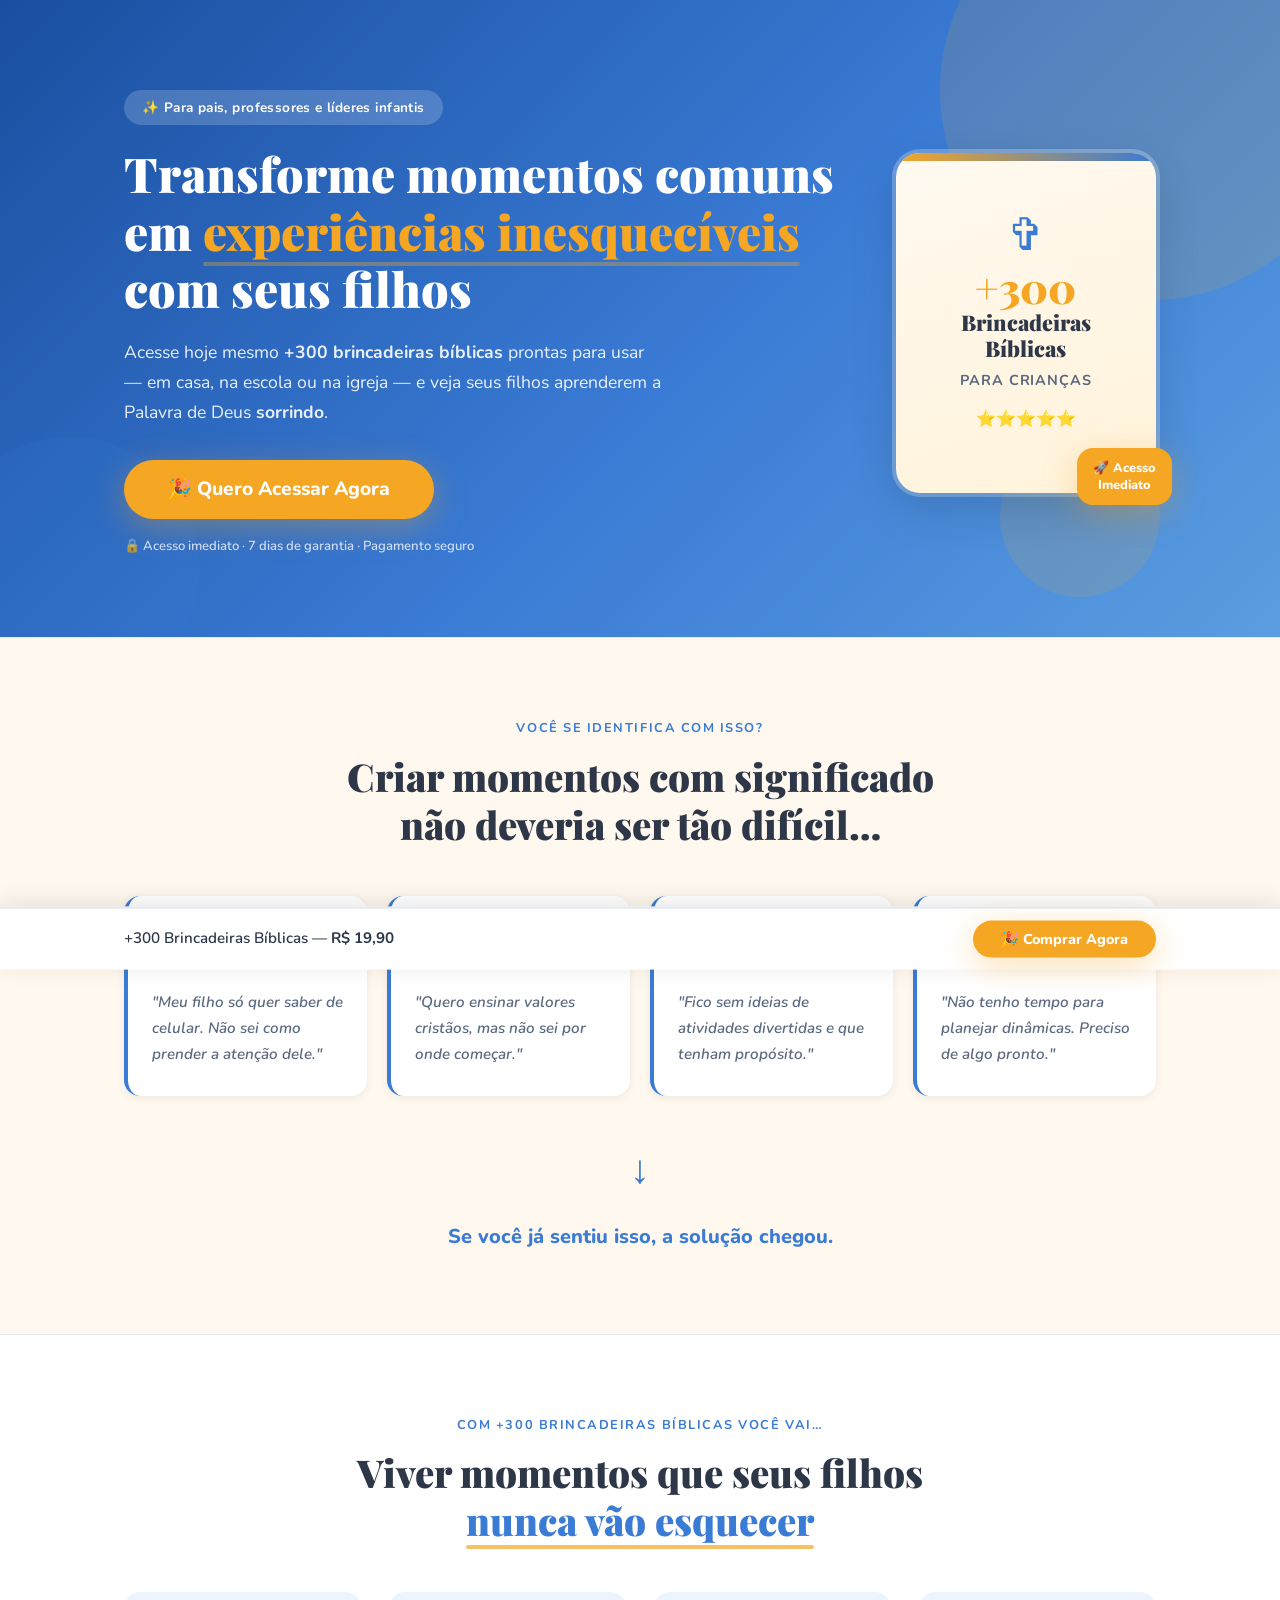
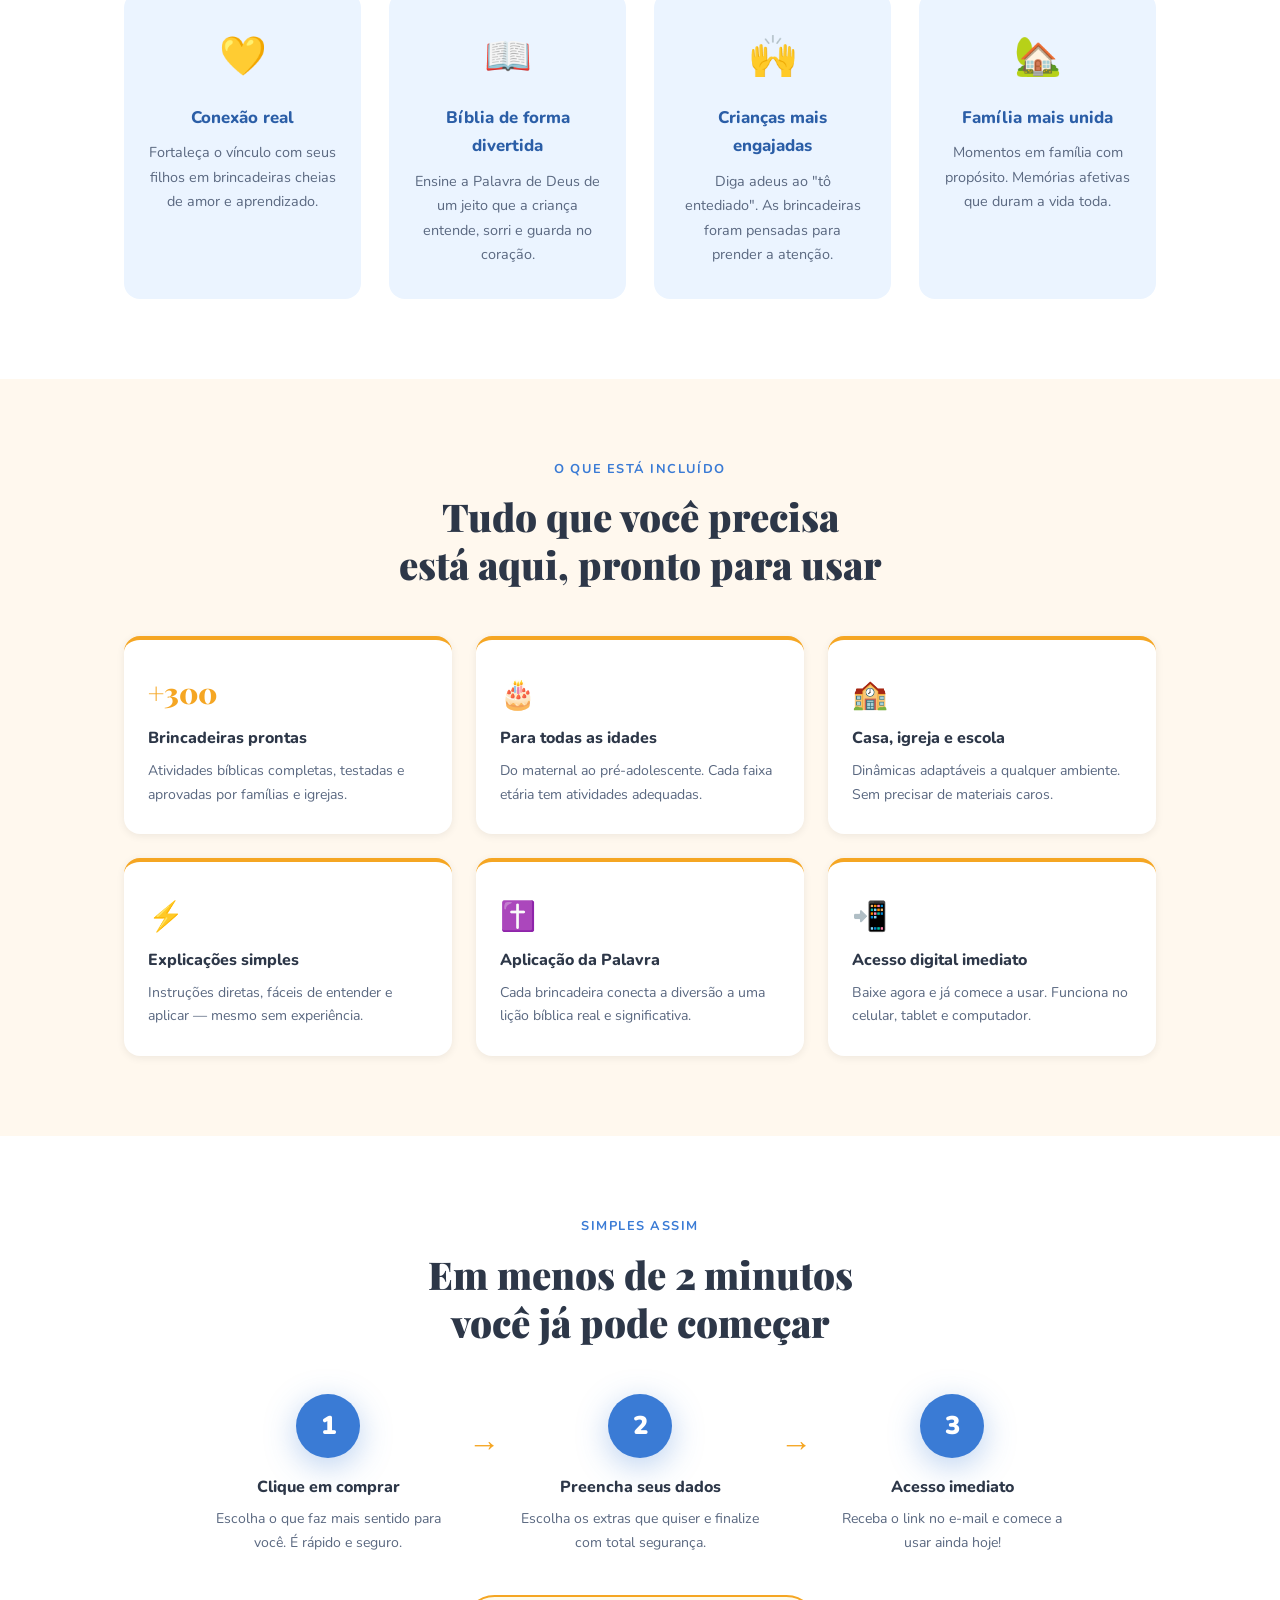
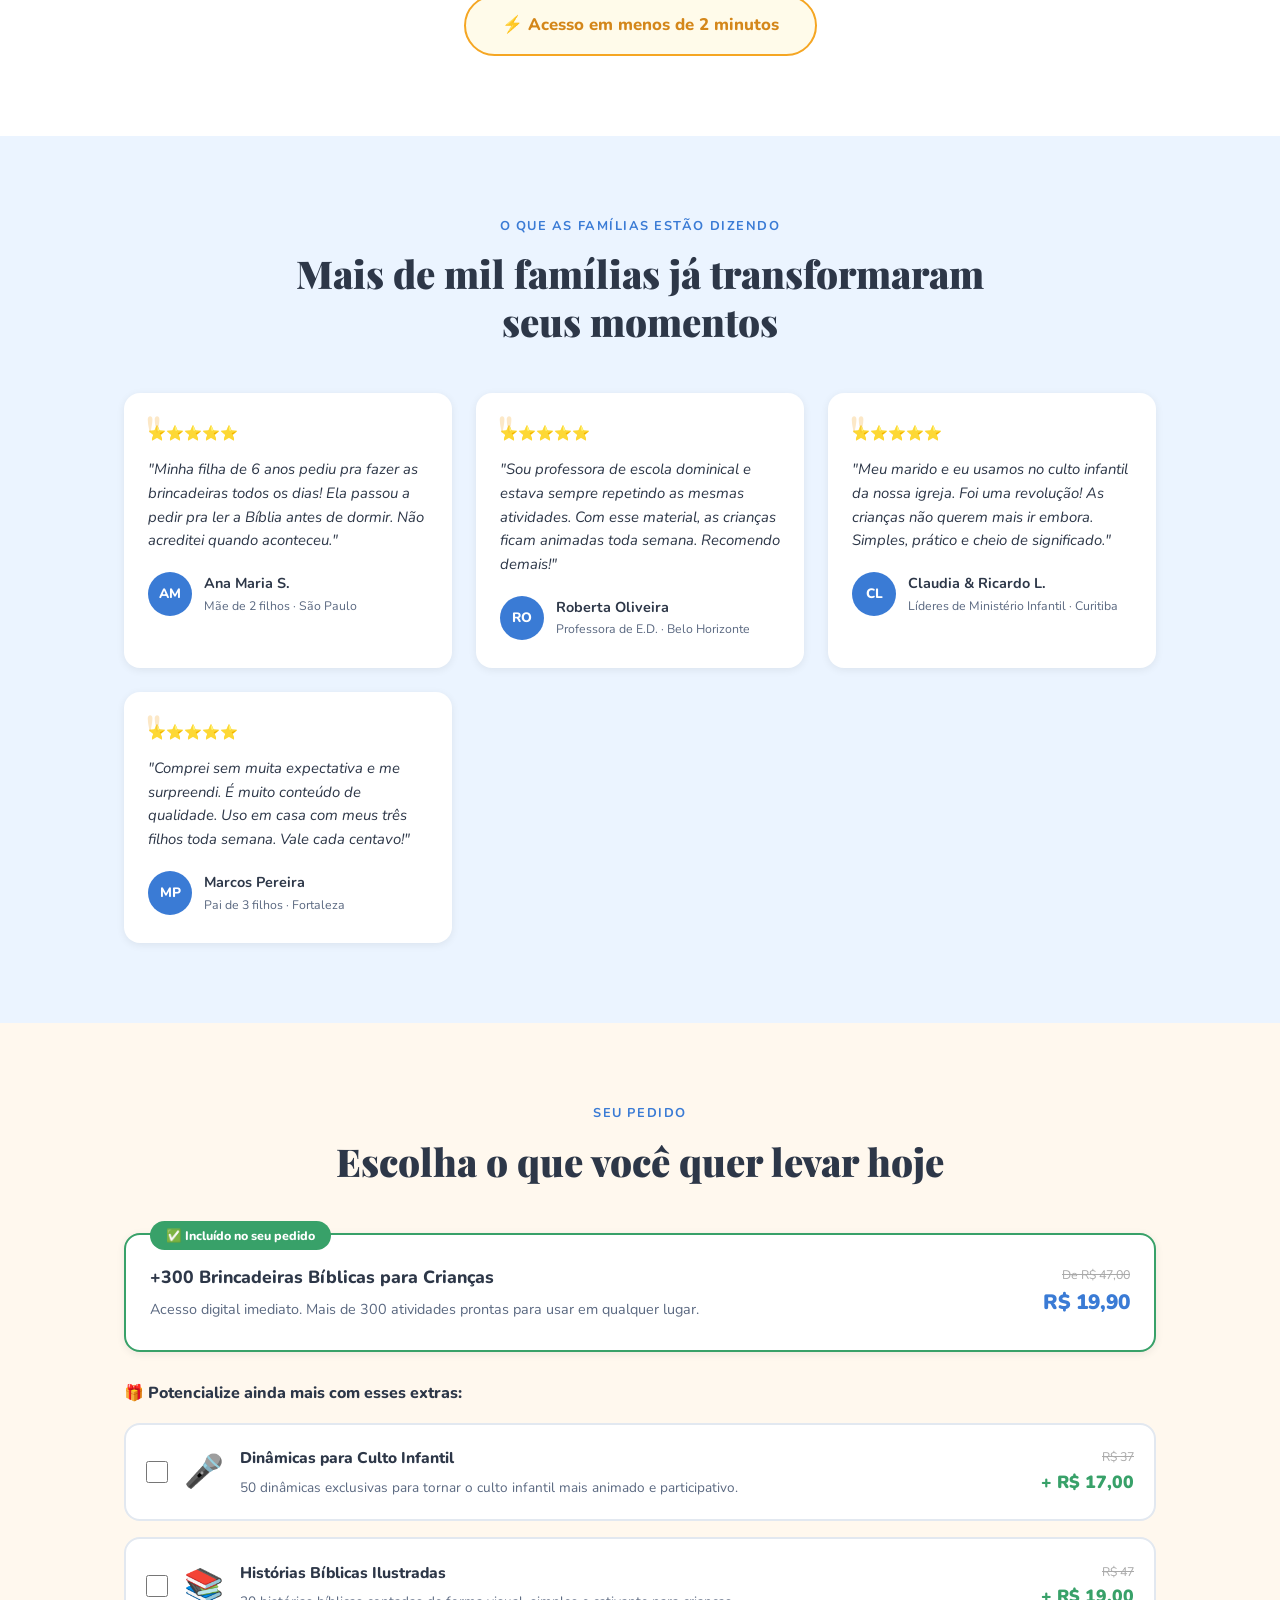
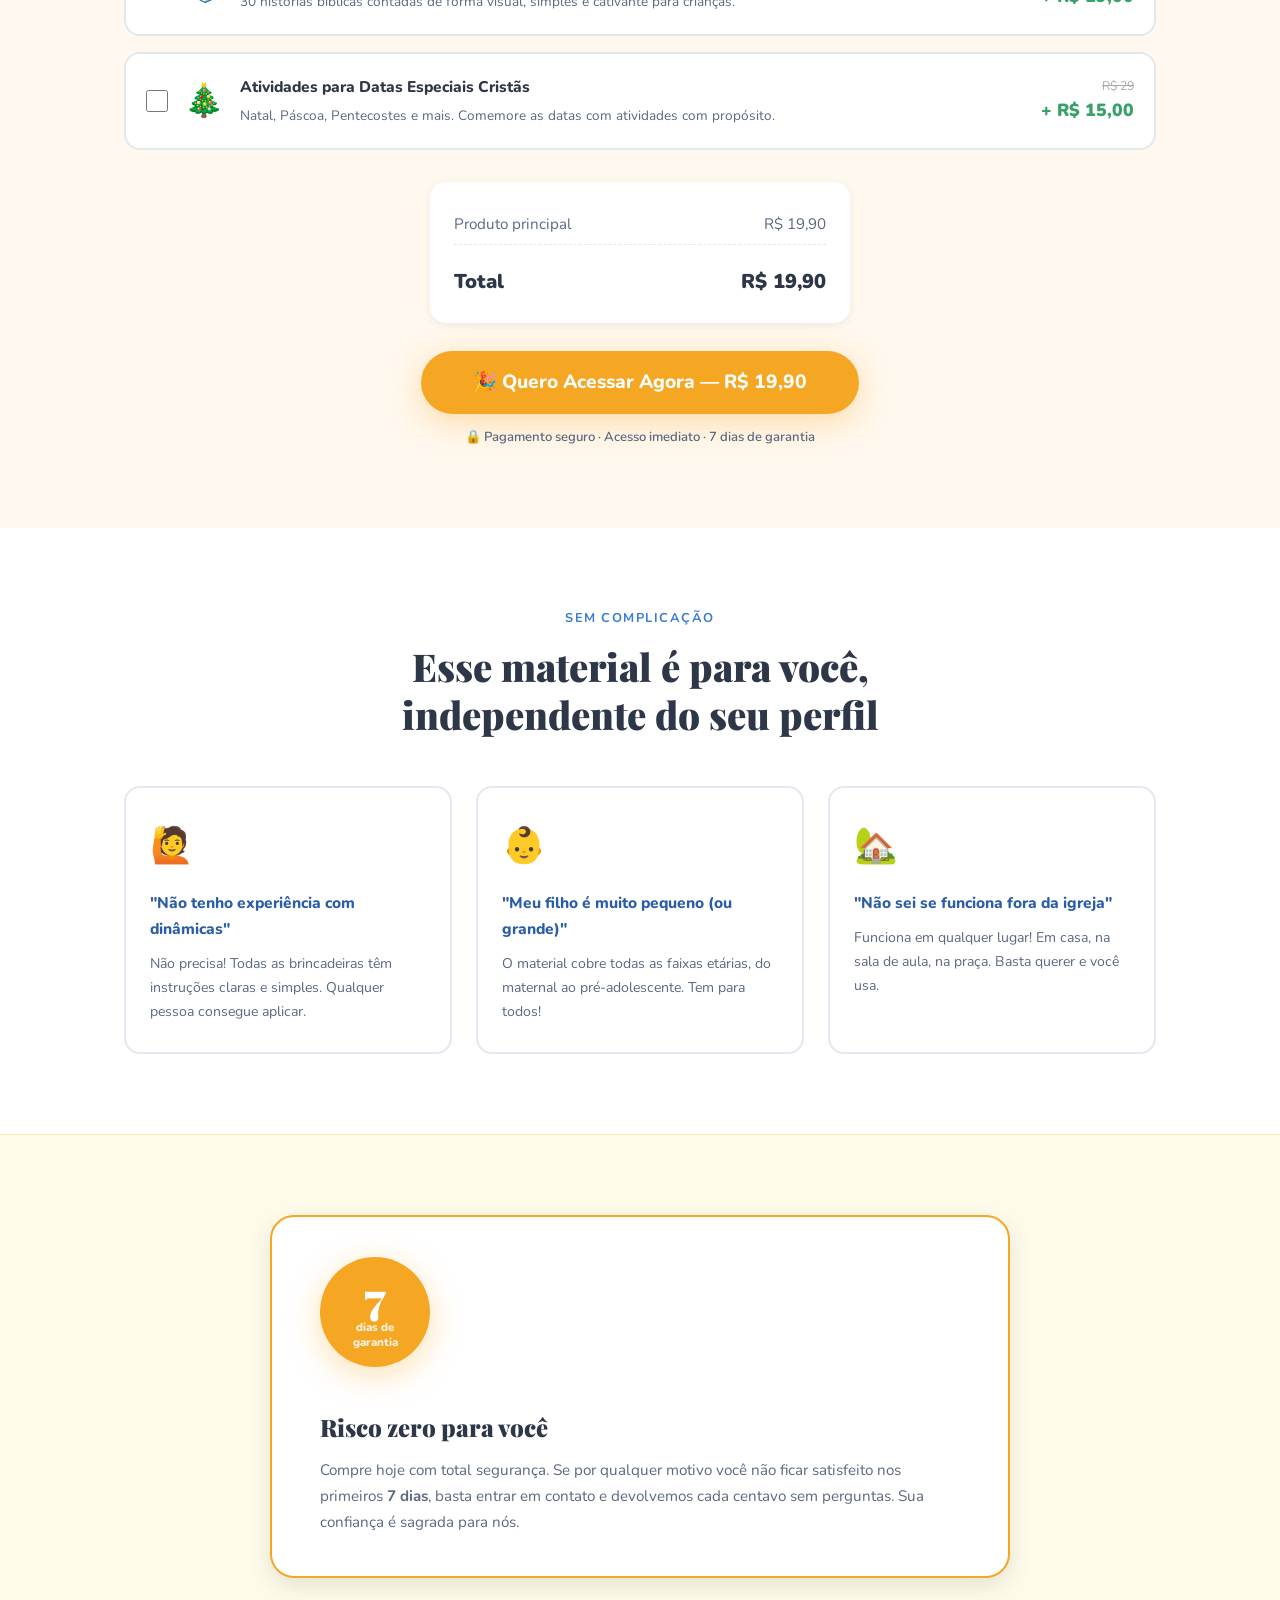
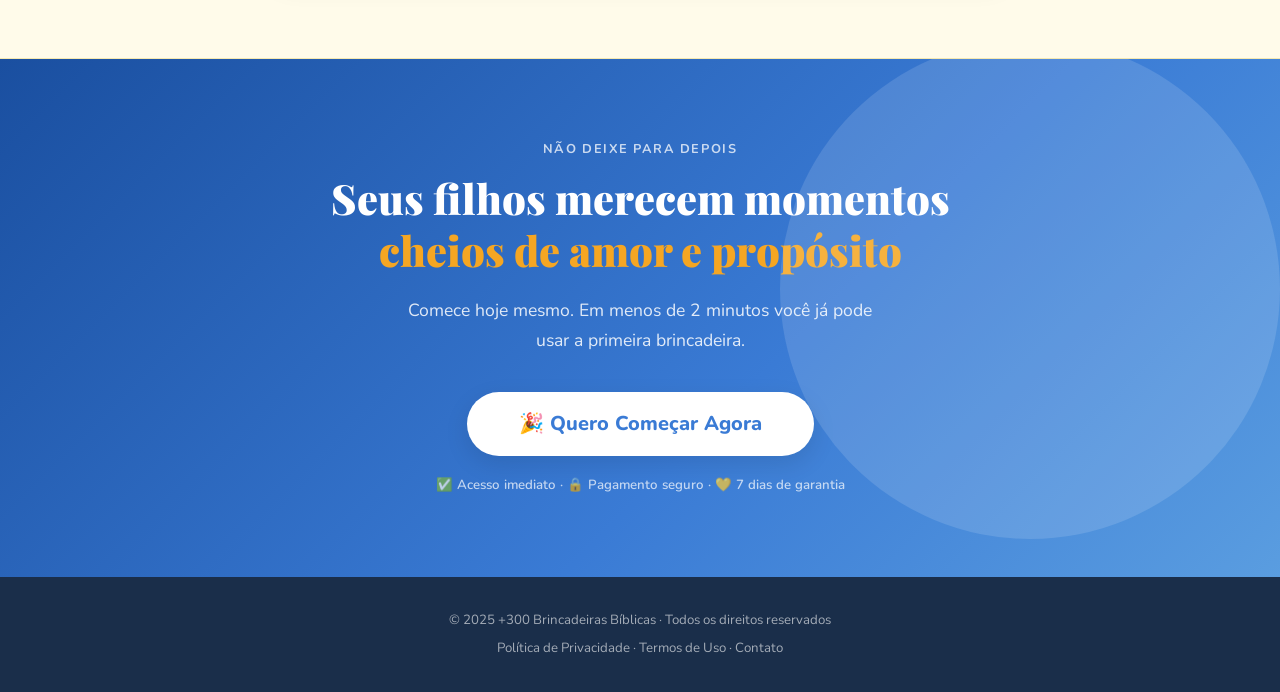
==== commit b5366b98: "Add files via upload" ====
--- a/index.html
+++ b/index.html
@@ -248,8 +248,8 @@
           <p>Acesso digital imediato. Mais de 300 atividades prontas para usar em qualquer lugar.</p>
         </div>
         <div class="order__main-price">
-          <span class="price__old">De R$ 97,00</span>
-          <span class="price__current">R$ 37,00</span>
+          <span class="price__old">De R$ 47,00</span>
+          <span class="price__current">R$ 19,90</span>
         </div>
       </div>
 
@@ -302,7 +302,7 @@
       <div class="order__total fade-in" id="orderTotal">
         <div class="order__total-row">
           <span>Produto principal</span>
-          <span>R$ 37,00</span>
+          <span>R$ 19,90</span>
         </div>
         <div class="order__total-row" id="extrasRow" style="display:none;">
           <span>Extras selecionados</span>
@@ -310,12 +310,12 @@
         </div>
         <div class="order__total-final">
           <span>Total</span>
-          <span id="totalValue">R$ 37,00</span>
+          <span id="totalValue">R$ 19,90</span>
         </div>
       </div>
 
       <button class="btn btn--primary btn--xl order__cta" id="buyBtn">
-        🎉 Quero Acessar Agora — R$ <span id="ctaPrice">37,00</span>
+        🎉 Quero Acessar Agora — R$ <span id="ctaPrice">19,90</span>
       </button>
       <p class="order__guarantee-note">🔒 Pagamento seguro · Acesso imediato · 7 dias de garantia</p>
     </div>
@@ -392,7 +392,7 @@
   <!-- ===== BOTÃO FIXO (STICKY) ===== -->
   <div class="sticky-cta" id="stickyCta">
     <div class="container sticky-cta__inner">
-      <p>+300 Brincadeiras Bíblicas — <strong>R$ <span id="stickyPrice">37,00</span></strong></p>
+      <p>+300 Brincadeiras Bíblicas — <strong>R$ <span id="stickyPrice">19,90</span></strong></p>
       <a href="#order" class="btn btn--primary">🎉 Comprar Agora</a>
     </div>
   </div>
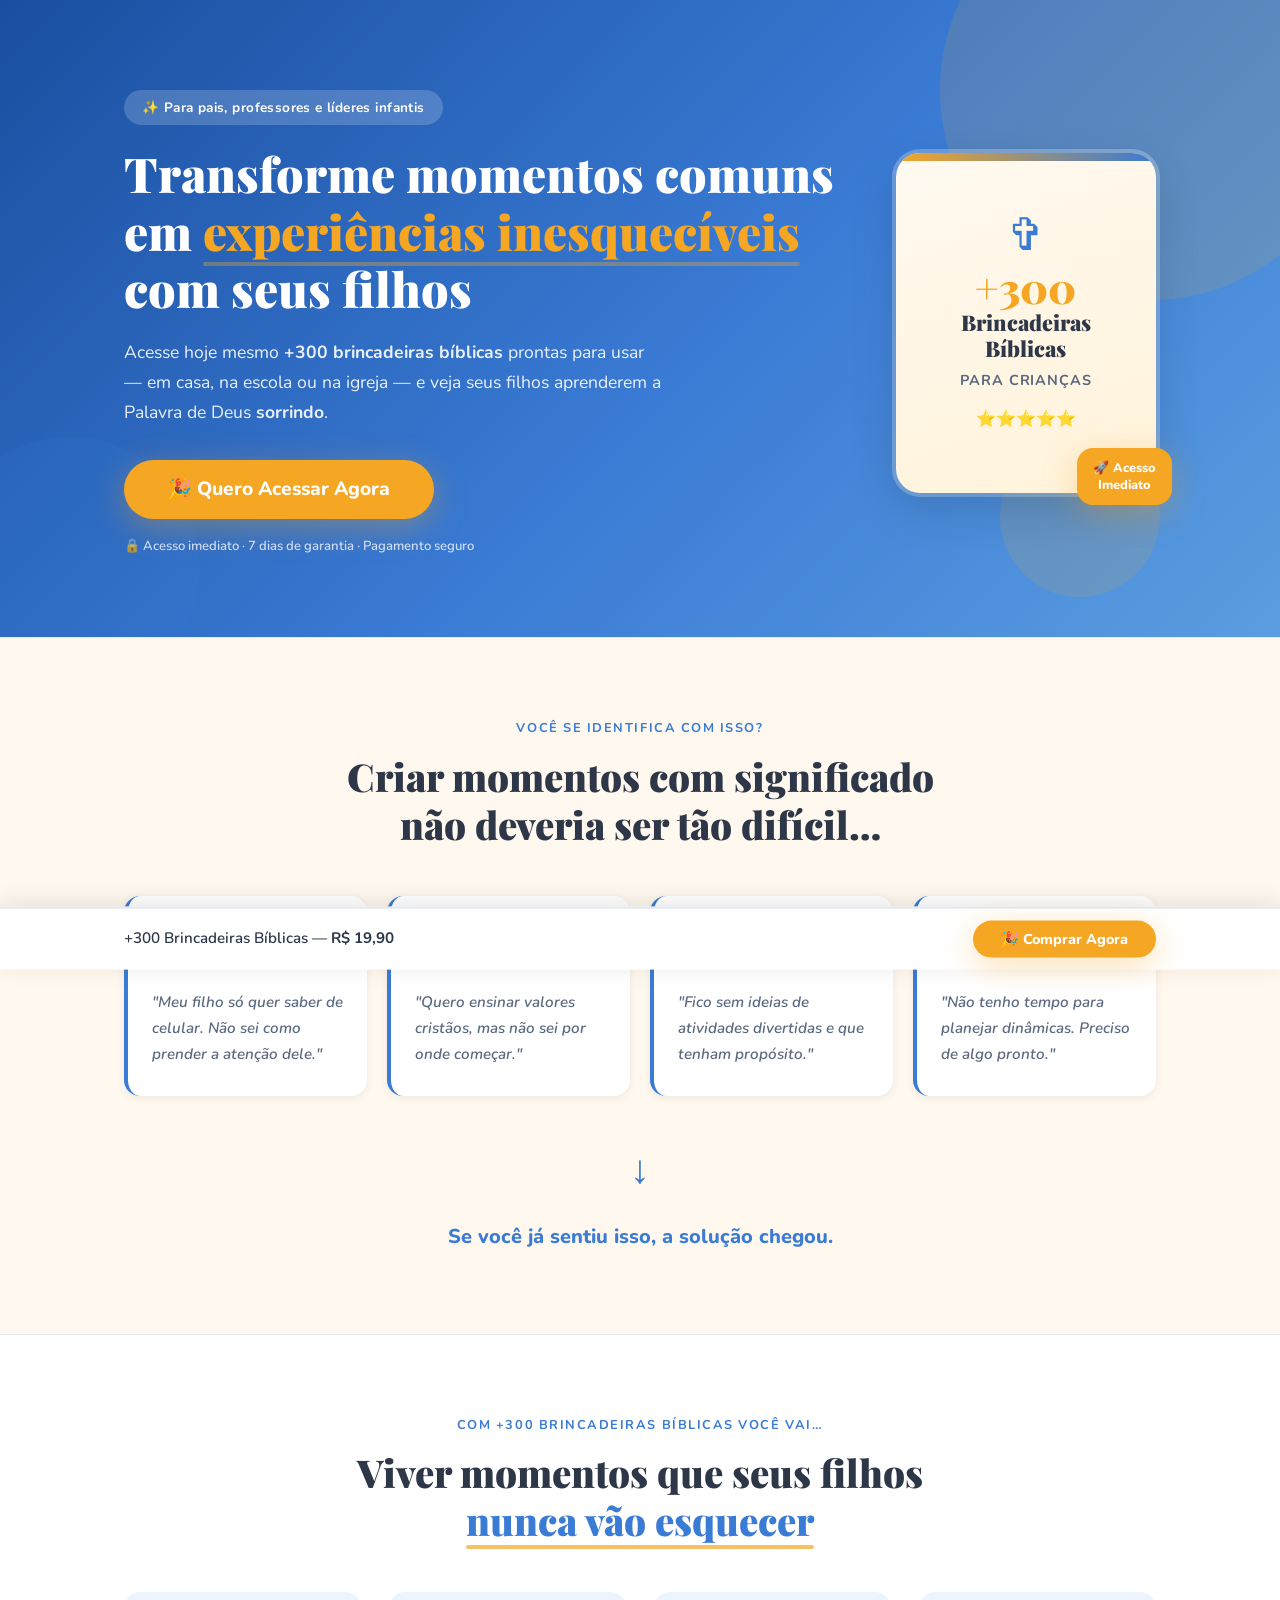
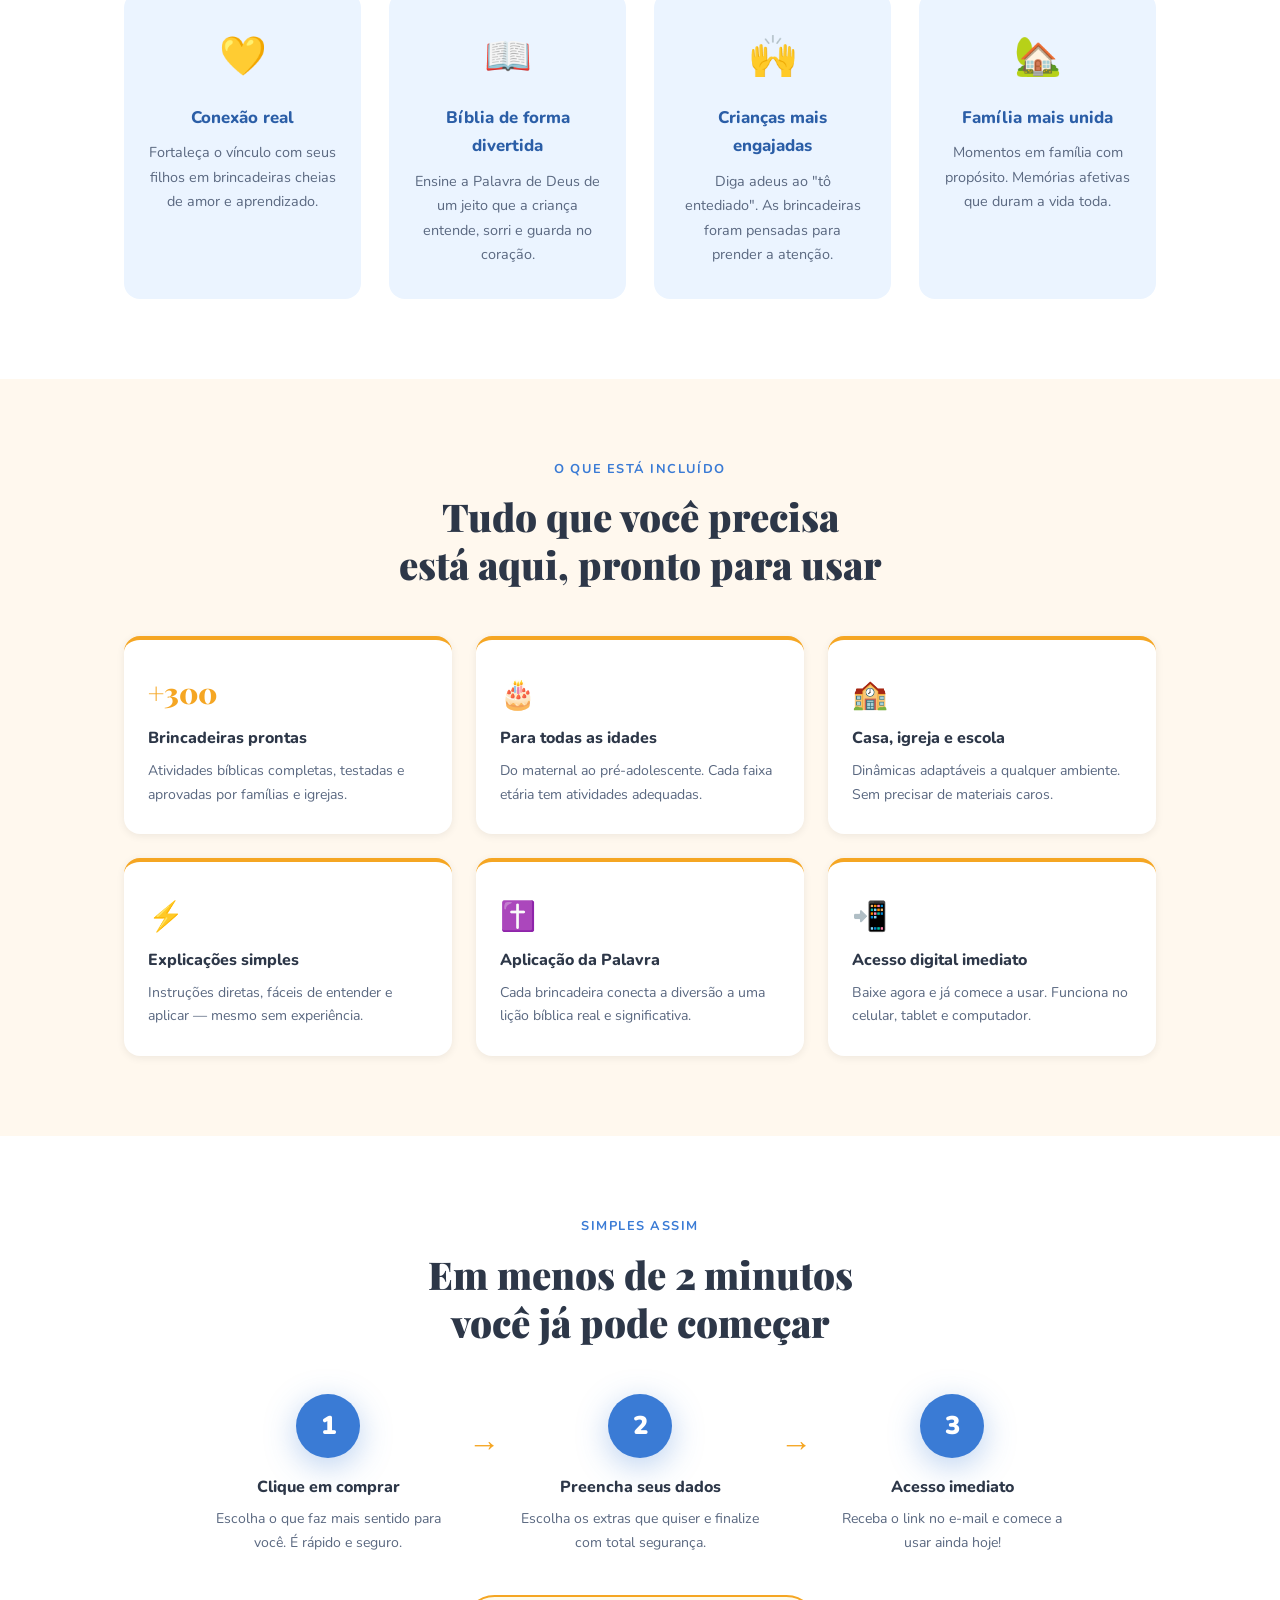
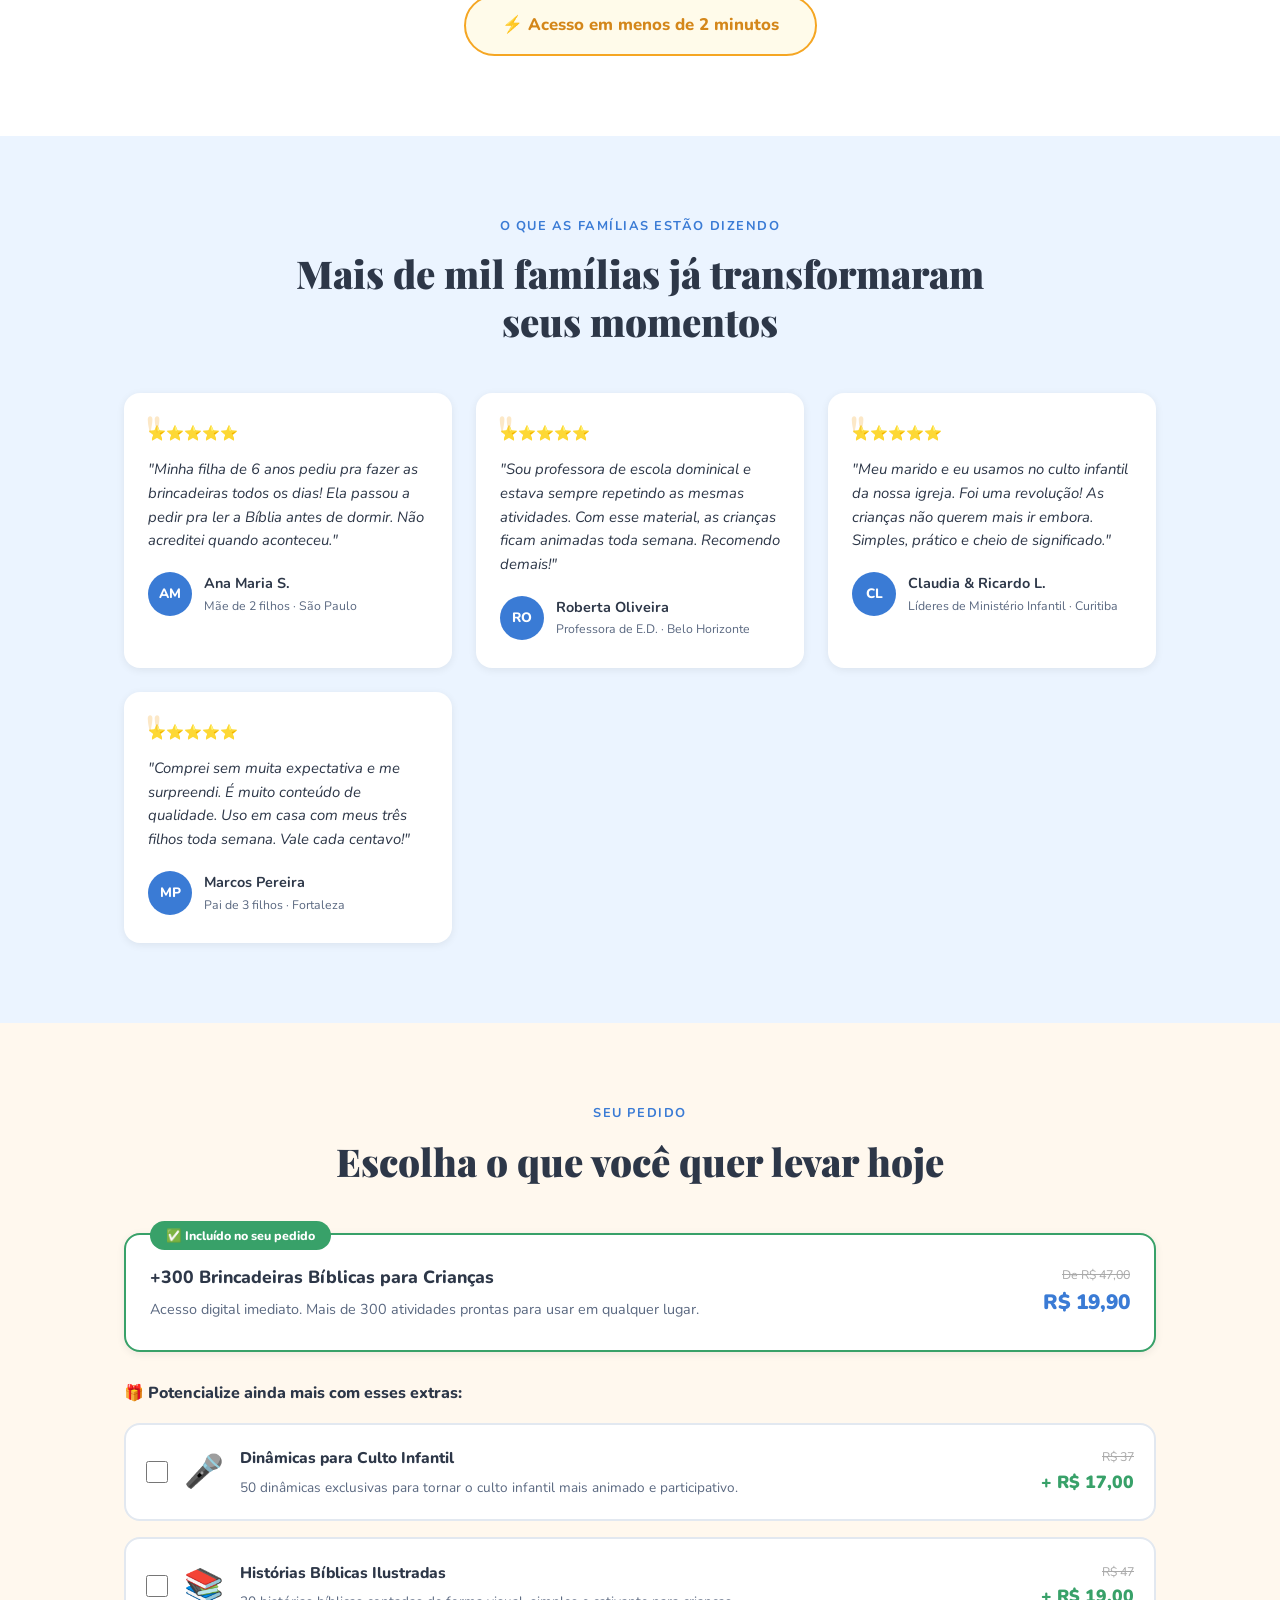
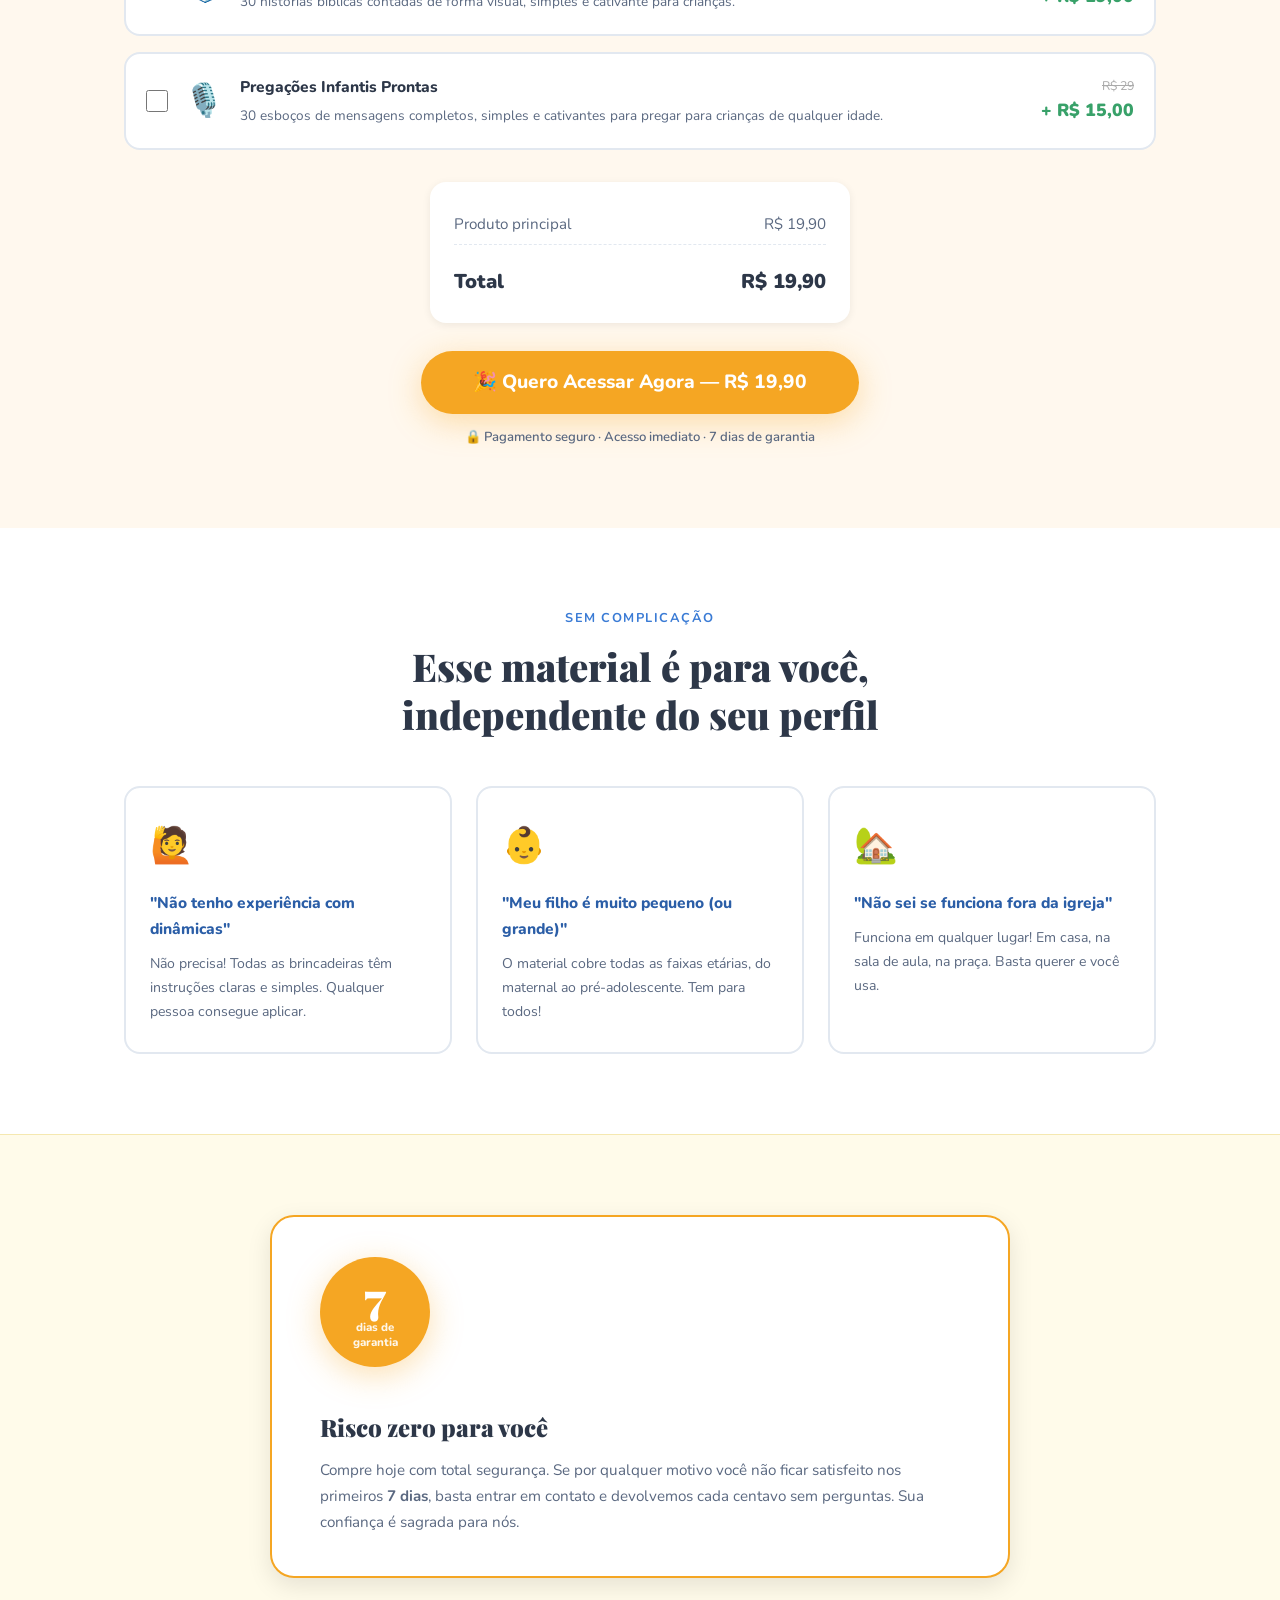
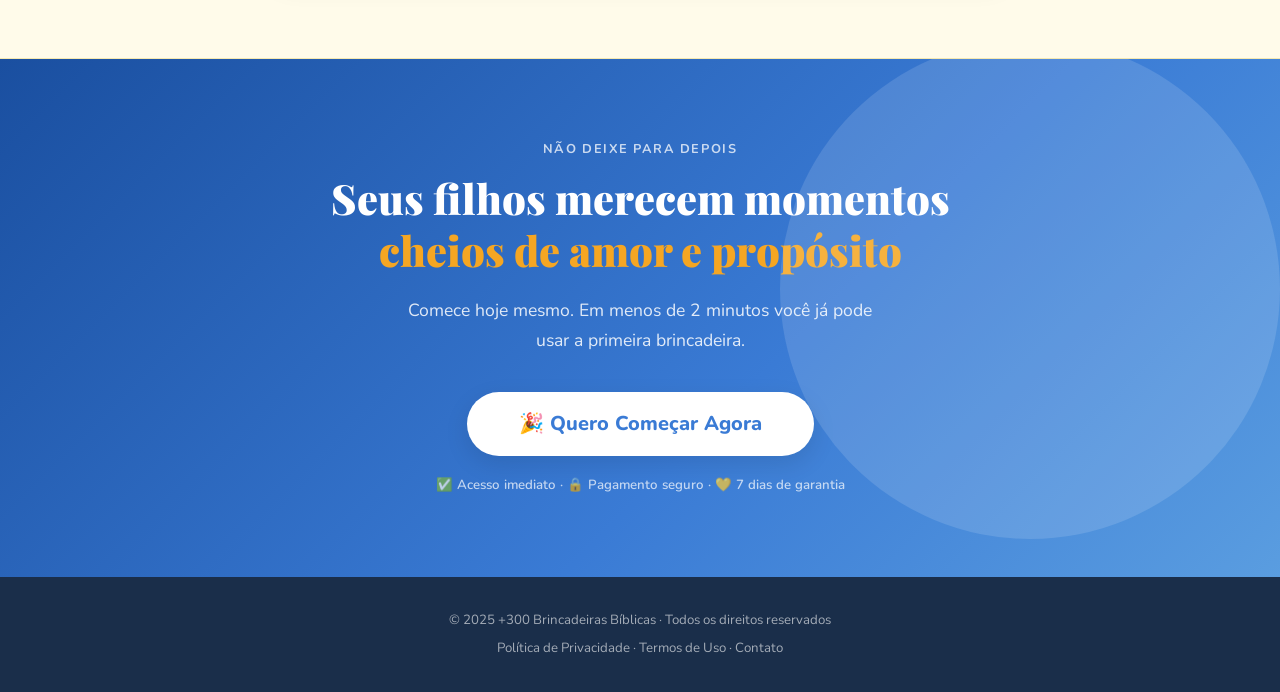
==== commit 549d4d86: "Add files via upload" ====
--- a/index.html
+++ b/index.html
@@ -285,10 +285,10 @@
 
         <label class="bump" id="bump3">
           <input type="checkbox" class="bump__check" data-price="15" data-id="bump3" />
-          <div class="bump__icon">🎄</div>
+          <div class="bump__icon">🎙️</div>
           <div class="bump__info">
-            <h4>Atividades para Datas Especiais Cristãs</h4>
-            <p>Natal, Páscoa, Pentecostes e mais. Comemore as datas com atividades com propósito.</p>
+            <h4>Pregações Infantis Prontas</h4>
+            <p>30 esboços de mensagens completos, simples e cativantes para pregar para crianças de qualquer idade.</p>
           </div>
           <div class="bump__price">
             <span class="price__old">R$ 29</span>
@@ -397,6 +397,29 @@
     </div>
   </div>
 
+  <!-- ===== POPUP DE UPSELL ===== -->
+  <div class="upsell-overlay" id="upsellOverlay">
+    <div class="upsell-modal">
+      <div class="upsell-modal__badge">🔥 Oferta especial para você</div>
+      <h2 class="upsell-modal__title">Espera! Antes de continuar…</h2>
+      <p class="upsell-modal__sub">
+        Que tal levar o <strong>Pacote Completo</strong> por um preço especial?
+        Você recebe tudo — brincadeiras, dinâmicas, histórias ilustradas e pregações prontas — por muito menos do que comprando separado.
+      </p>
+      <div class="upsell-modal__offer">
+        <span class="upsell-modal__old">De R$ 70,90</span>
+        <span class="upsell-modal__price">Pacote Completo em Promoção</span>
+        <span class="upsell-modal__items">✅ +300 Brincadeiras Bíblicas<br/>✅ Dinâmicas para Culto Infantil<br/>✅ Histórias Bíblicas Ilustradas<br/>✅ Pregações Infantis Prontas</span>
+      </div>
+      <button class="btn btn--primary btn--lg upsell-modal__accept" id="upsellAccept">
+        🎉 Sim! Quero o Pacote Completo com desconto
+      </button>
+      <button class="upsell-modal__decline" id="upsellDecline">
+        Não, obrigado. Quero continuar com meu pedido atual.
+      </button>
+    </div>
+  </div>
+
   <script src="script.js"></script>
 </body>
 </html>
--- a/styles.css
+++ b/styles.css
@@ -1031,10 +1031,129 @@
   .sticky-cta__inner p { text-align: center; width: 100%; }
 }
 
+
+/* =============================================
+   POPUP DE UPSELL
+   ============================================= */
+.upsell-overlay {
+  position: fixed;
+  inset: 0;
+  background: rgba(20, 40, 80, 0.72);
+  z-index: 9999;
+  display: flex;
+  align-items: center;
+  justify-content: center;
+  padding: 24px;
+  opacity: 0;
+  pointer-events: none;
+  transition: opacity 0.3s ease;
+}
+.upsell-overlay.active {
+  opacity: 1;
+  pointer-events: all;
+}
+
+.upsell-modal {
+  background: #fff;
+  border-radius: var(--radius-lg);
+  padding: 40px 36px;
+  max-width: 520px;
+  width: 100%;
+  text-align: center;
+  box-shadow: 0 24px 80px rgba(0,0,0,0.25);
+  transform: translateY(24px) scale(0.97);
+  transition: transform 0.3s ease;
+  position: relative;
+}
+.upsell-overlay.active .upsell-modal {
+  transform: translateY(0) scale(1);
+}
+
+.upsell-modal__badge {
+  display: inline-block;
+  background: var(--color-accent);
+  color: #fff;
+  font-size: 0.8rem;
+  font-weight: 800;
+  padding: 5px 18px;
+  border-radius: var(--radius-xl);
+  margin-bottom: 16px;
+  letter-spacing: 0.04em;
+}
+
+.upsell-modal__title {
+  font-family: var(--font-display);
+  font-size: 1.6rem;
+  font-weight: 900;
+  color: var(--color-text);
+  margin-bottom: 12px;
+  line-height: 1.2;
+}
+
+.upsell-modal__sub {
+  font-size: 0.95rem;
+  color: var(--color-text-soft);
+  margin-bottom: 24px;
+  line-height: 1.6;
+}
+
+.upsell-modal__offer {
+  background: var(--color-yellow-soft);
+  border: 2px solid var(--color-accent);
+  border-radius: var(--radius-md);
+  padding: 20px 24px;
+  margin-bottom: 24px;
+}
+.upsell-modal__old {
+  display: block;
+  font-size: 0.82rem;
+  color: #aaa;
+  text-decoration: line-through;
+  margin-bottom: 4px;
+}
+.upsell-modal__price {
+  display: block;
+  font-family: var(--font-display);
+  font-size: 1.2rem;
+  font-weight: 900;
+  color: var(--color-accent-dark);
+  margin-bottom: 14px;
+}
+.upsell-modal__items {
+  display: block;
+  font-size: 0.88rem;
+  color: var(--color-text);
+  font-weight: 700;
+  line-height: 1.9;
+}
+
+.upsell-modal__accept {
+  width: 100%;
+  margin-bottom: 14px;
+  font-size: 1rem;
+}
+
+.upsell-modal__decline {
+  background: none;
+  border: none;
+  color: var(--color-text-soft);
+  font-size: 0.82rem;
+  font-family: var(--font-body);
+  cursor: pointer;
+  text-decoration: underline;
+  padding: 4px;
+  transition: color var(--transition);
+}
+.upsell-modal__decline:hover {
+  color: var(--color-text);
+}
+
 @media (max-width: 480px) {
   .product-cover { width: 200px; height: 270px; }
   .product-cover__label { font-size: 2rem; }
   .product-cover__title { font-size: 1.1rem; }
   .btn--xl { padding: 16px 32px; font-size: 1rem; }
   .section__title { font-size: 1.45rem; }
-}
+  .upsell-modal { padding: 28px 20px; }
+  .upsell-modal__title { font-size: 1.3rem; }
+}
